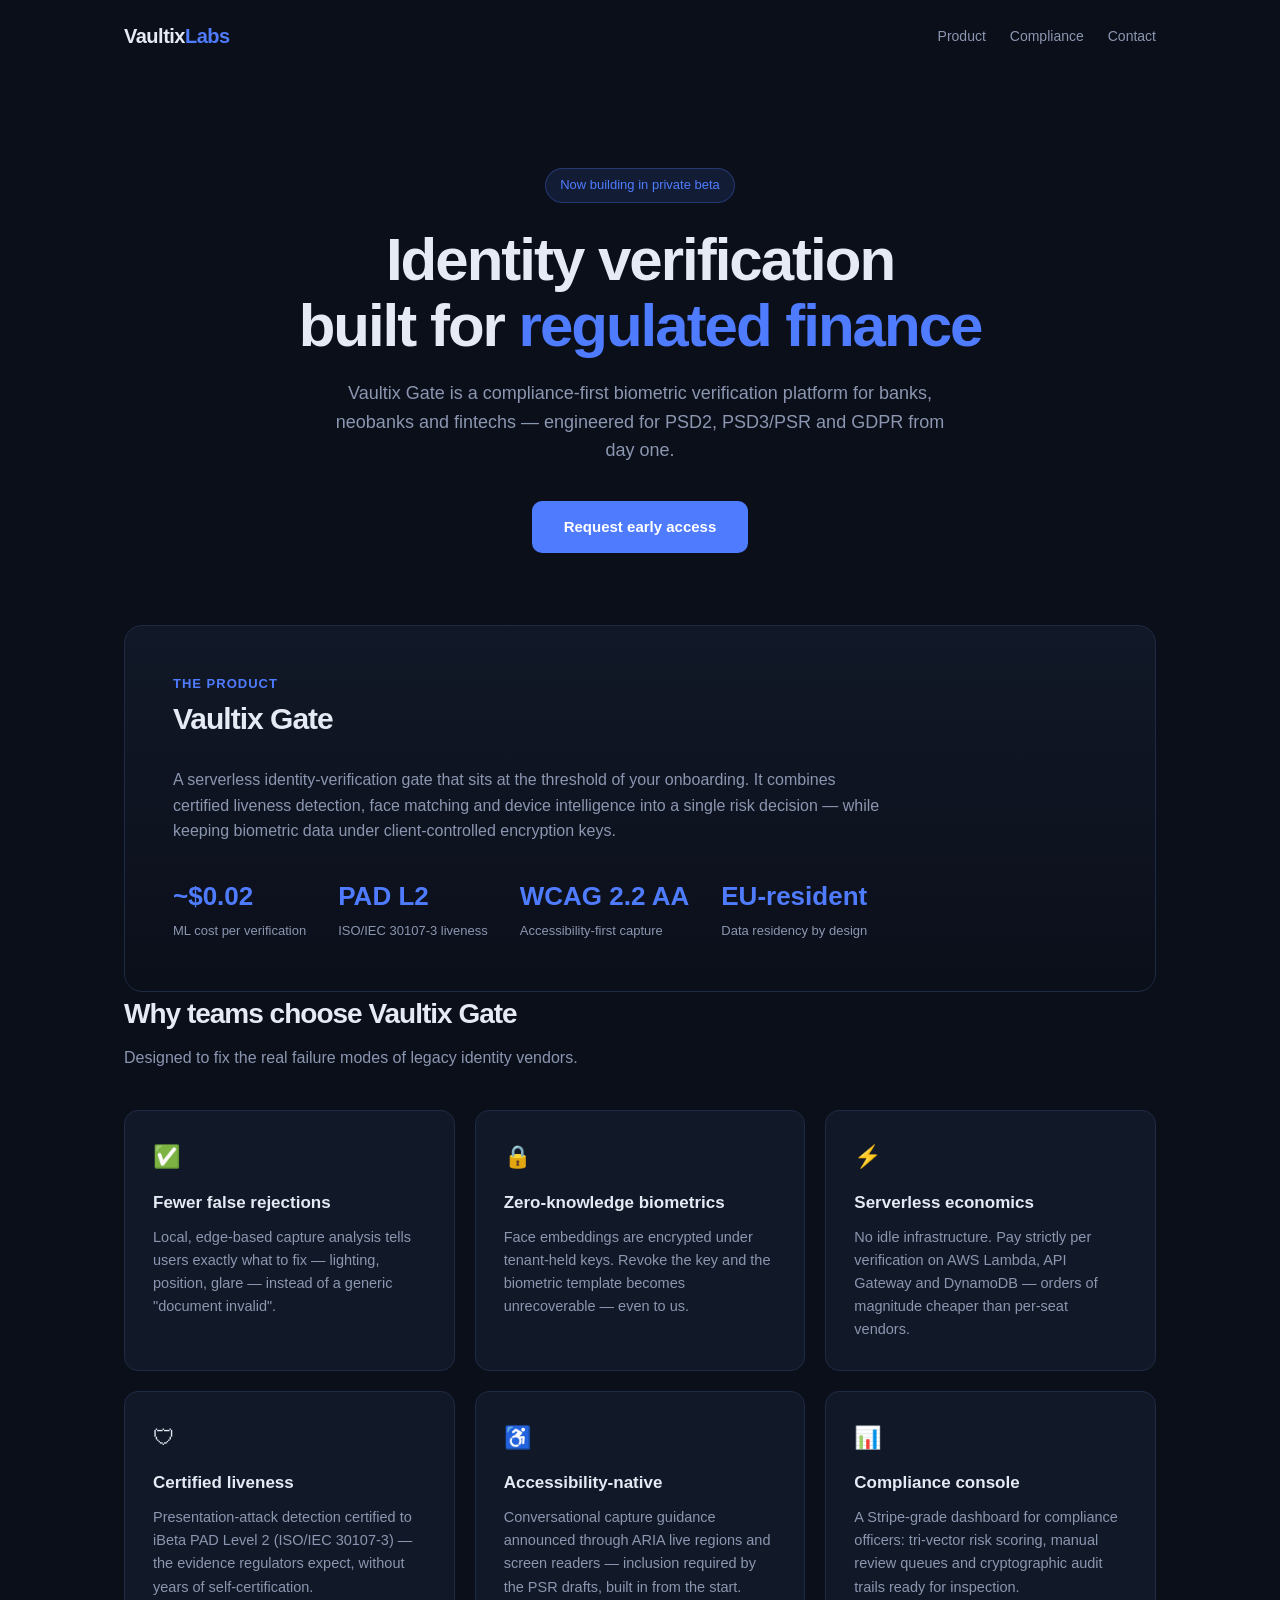
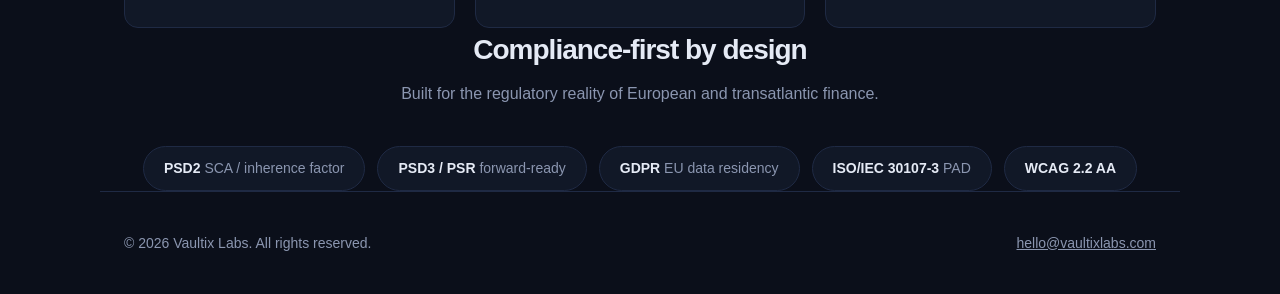
==== index.html @ 45f00c76 "Initial site: Vaultix Labs landing" ====
<!DOCTYPE html>
<html lang="en">
<head>
  <meta charset="UTF-8">
  <meta name="viewport" content="width=device-width, initial-scale=1.0">
  <title>Vaultix Labs — Identity Verification Infrastructure</title>
  <meta name="description" content="Vaultix Gate: compliance-first biometric identity verification for banks, neobanks and fintechs. PSD2/PSD3-ready, GDPR-native, serverless pay-per-use.">
  <link rel="icon" href="data:image/svg+xml,<svg xmlns='http://www.w3.org/2000/svg' viewBox='0 0 100 100'><rect width='100' height='100' rx='20' fill='%230B0F1A'/><path d='M25 25 L50 75 L75 25' stroke='%234F7CFF' stroke-width='10' fill='none' stroke-linecap='round' stroke-linejoin='round'/></svg>">
  <style>
    :root {
      --bg: #0B0F1A;
      --bg-card: #111827;
      --border: #1F2A44;
      --text: #E5EAF5;
      --text-dim: #8B96B0;
      --accent: #4F7CFF;
      --accent-soft: rgba(79, 124, 255, 0.12);
    }
    * { margin: 0; padding: 0; box-sizing: border-box; }
    body {
      font-family: -apple-system, BlinkMacSystemFont, 'Segoe UI', Roboto, Inter, sans-serif;
      background: var(--bg); color: var(--text); line-height: 1.6;
    }
    .container { max-width: 1080px; margin: 0 auto; padding: 0 24px; }

    nav {
      display: flex; justify-content: space-between; align-items: center;
      padding: 20px 24px; max-width: 1080px; margin: 0 auto;
    }
    .logo { font-size: 20px; font-weight: 700; letter-spacing: -0.5px; }
    .logo span { color: var(--accent); }
    .nav-links { display: flex; gap: 24px; }
    .nav-links a { color: var(--text-dim); text-decoration: none; font-size: 14px; }
    .nav-links a:hover { color: var(--text); }

    .hero { text-align: center; padding: 96px 24px 72px; }
    .hero .tag {
      display: inline-block; font-size: 13px; color: var(--accent);
      background: var(--accent-soft); border: 1px solid rgba(79,124,255,.3);
      padding: 6px 14px; border-radius: 999px; margin-bottom: 24px;
    }
    .hero h1 {
      font-size: clamp(36px, 6vw, 60px); font-weight: 800;
      letter-spacing: -2px; line-height: 1.1; margin-bottom: 20px;
    }
    .hero h1 em { font-style: normal; color: var(--accent); }
    .hero p { font-size: 18px; color: var(--text-dim); max-width: 640px; margin: 0 auto 36px; }
    .cta {
      display: inline-block; background: var(--accent); color: #fff;
      padding: 14px 32px; border-radius: 10px; text-decoration: none;
      font-weight: 600; font-size: 15px;
    }
    .cta:hover { filter: brightness(1.15); }

    section { padding: 64px 0; }
    .section-title { font-size: 28px; font-weight: 700; letter-spacing: -1px; margin-bottom: 8px; }
    .section-sub { color: var(--text-dim); margin-bottom: 40px; }

    .grid { display: grid; grid-template-columns: repeat(auto-fit, minmax(300px, 1fr)); gap: 20px; }
    .card {
      background: var(--bg-card); border: 1px solid var(--border);
      border-radius: 14px; padding: 28px;
    }
    .card h3 { font-size: 17px; margin-bottom: 10px; }
    .card p { color: var(--text-dim); font-size: 14.5px; }
    .card .icon { font-size: 22px; margin-bottom: 14px; }

    .badges { display: flex; flex-wrap: wrap; gap: 12px; justify-content: center; }
    .badge {
      border: 1px solid var(--border); border-radius: 999px;
      padding: 10px 20px; font-size: 14px; color: var(--text-dim);
      background: var(--bg-card);
    }
    .badge strong { color: var(--text); }

    .product {
      background: linear-gradient(180deg, var(--bg-card), transparent);
      border: 1px solid var(--border); border-radius: 18px; padding: 48px;
      display: grid; grid-template-columns: 1fr; gap: 24px;
    }
    .product .eyebrow { color: var(--accent); font-size: 13px; font-weight: 600; letter-spacing: 1px; text-transform: uppercase; }
    .product h2 { font-size: 30px; letter-spacing: -1px; }
    .product p { color: var(--text-dim); font-size: 16px; max-width: 720px; }
    .metrics { display: flex; flex-wrap: wrap; gap: 32px; margin-top: 8px; }
    .metric b { display: block; font-size: 26px; color: var(--accent); }
    .metric span { font-size: 13px; color: var(--text-dim); }

    footer {
      border-top: 1px solid var(--border); padding: 40px 24px;
      display: flex; justify-content: space-between; align-items: center;
      flex-wrap: wrap; gap: 16px; max-width: 1080px; margin: 0 auto;
      color: var(--text-dim); font-size: 14px;
    }
    footer a { color: var(--text-dim); }

    @media (max-width: 640px) {
      .nav-links { display: none; }
      .hero { padding: 64px 16px 48px; }
      .product { padding: 32px 24px; }
    }
  </style>
</head>
<body>
  <nav>
    <div class="logo">Vaultix<span>Labs</span></div>
    <div class="nav-links">
      <a href="#product">Product</a>
      <a href="#compliance">Compliance</a>
      <a href="mailto:hello@vaultixlabs.com">Contact</a>
    </div>
  </nav>

  <header class="hero">
    <div class="tag">Now building in private beta</div>
    <h1>Identity verification<br>built for <em>regulated finance</em></h1>
    <p>Vaultix Gate is a compliance-first biometric verification platform for banks, neobanks and fintechs — engineered for PSD2, PSD3/PSR and GDPR from day one.</p>
    <a class="cta" href="mailto:hello@vaultixlabs.com">Request early access</a>
  </header>

  <section id="product" class="container">
    <div class="product">
      <div>
        <div class="eyebrow">The product</div>
        <h2>Vaultix Gate</h2>
      </div>
      <p>A serverless identity-verification gate that sits at the threshold of your onboarding. It combines certified liveness detection, face matching and device intelligence into a single risk decision — while keeping biometric data under client-controlled encryption keys.</p>
      <div class="metrics">
        <div class="metric"><b>~$0.02</b><span>ML cost per verification</span></div>
        <div class="metric"><b>PAD L2</b><span>ISO/IEC 30107-3 liveness</span></div>
        <div class="metric"><b>WCAG 2.2 AA</b><span>Accessibility-first capture</span></div>
        <div class="metric"><b>EU-resident</b><span>Data residency by design</span></div>
      </div>
    </div>
  </section>

  <section class="container">
    <h2 class="section-title">Why teams choose Vaultix Gate</h2>
    <p class="section-sub">Designed to fix the real failure modes of legacy identity vendors.</p>
    <div class="grid">
      <div class="card">
        <div class="icon">&#9989;</div>
        <h3>Fewer false rejections</h3>
        <p>Local, edge-based capture analysis tells users exactly what to fix — lighting, position, glare — instead of a generic "document invalid".</p>
      </div>
      <div class="card">
        <div class="icon">&#128274;</div>
        <h3>Zero-knowledge biometrics</h3>
        <p>Face embeddings are encrypted under tenant-held keys. Revoke the key and the biometric template becomes unrecoverable — even to us.</p>
      </div>
      <div class="card">
        <div class="icon">&#9889;</div>
        <h3>Serverless economics</h3>
        <p>No idle infrastructure. Pay strictly per verification on AWS Lambda, API Gateway and DynamoDB — orders of magnitude cheaper than per-seat vendors.</p>
      </div>
      <div class="card">
        <div class="icon">&#128737;</div>
        <h3>Certified liveness</h3>
        <p>Presentation-attack detection certified to iBeta PAD Level 2 (ISO/IEC 30107-3) — the evidence regulators expect, without years of self-certification.</p>
      </div>
      <div class="card">
        <div class="icon">&#9855;</div>
        <h3>Accessibility-native</h3>
        <p>Conversational capture guidance announced through ARIA live regions and screen readers — inclusion required by the PSR drafts, built in from the start.</p>
      </div>
      <div class="card">
        <div class="icon">&#128202;</div>
        <h3>Compliance console</h3>
        <p>A Stripe-grade dashboard for compliance officers: tri-vector risk scoring, manual review queues and cryptographic audit trails ready for inspection.</p>
      </div>
    </div>
  </section>

  <section id="compliance" class="container">
    <h2 class="section-title" style="text-align:center">Compliance-first by design</h2>
    <p class="section-sub" style="text-align:center">Built for the regulatory reality of European and transatlantic finance.</p>
    <div class="badges">
      <div class="badge"><strong>PSD2</strong> SCA / inherence factor</div>
      <div class="badge"><strong>PSD3 / PSR</strong> forward-ready</div>
      <div class="badge"><strong>GDPR</strong> EU data residency</div>
      <div class="badge"><strong>ISO/IEC 30107-3</strong> PAD</div>
      <div class="badge"><strong>WCAG 2.2 AA</strong></div>
    </div>
  </section>

  <footer>
    <div>© 2026 Vaultix Labs. All rights reserved.</div>
    <div><a href="mailto:hello@vaultixlabs.com">hello@vaultixlabs.com</a></div>
  </footer>
</body>
</html>
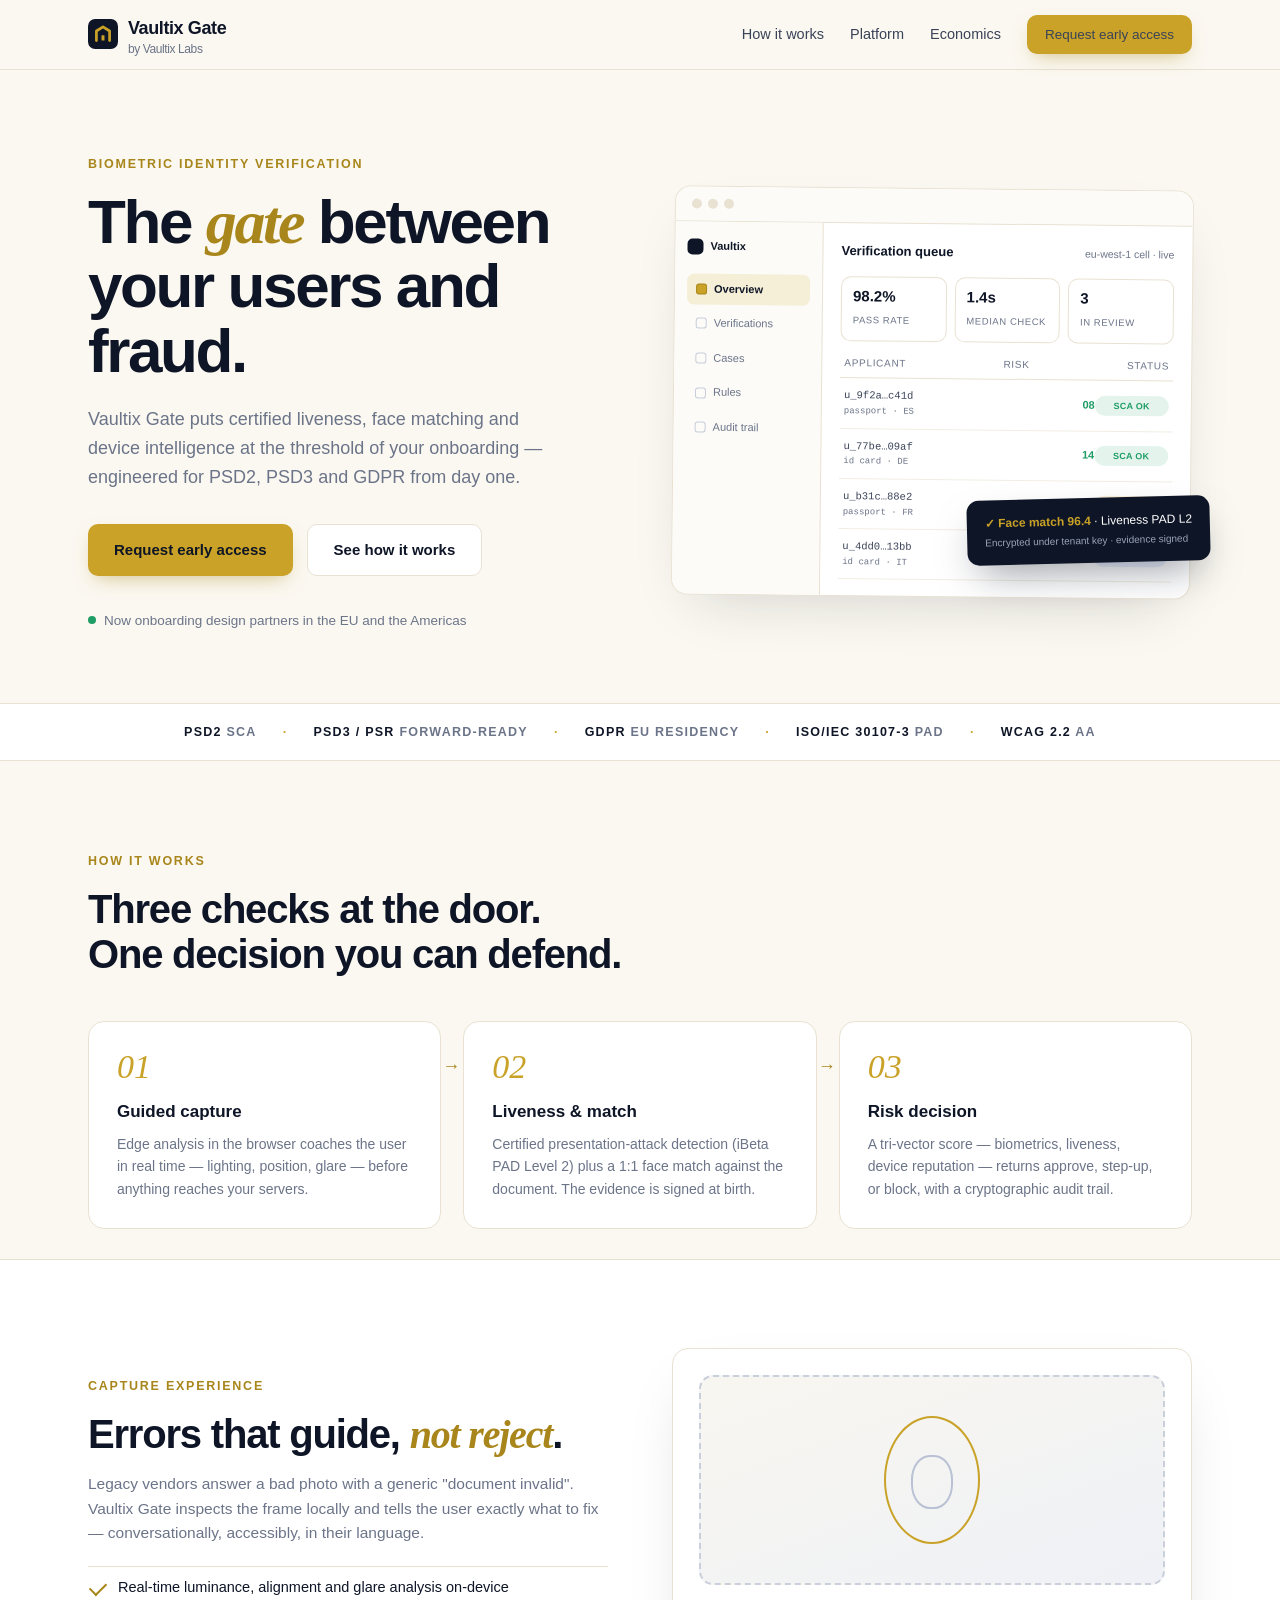
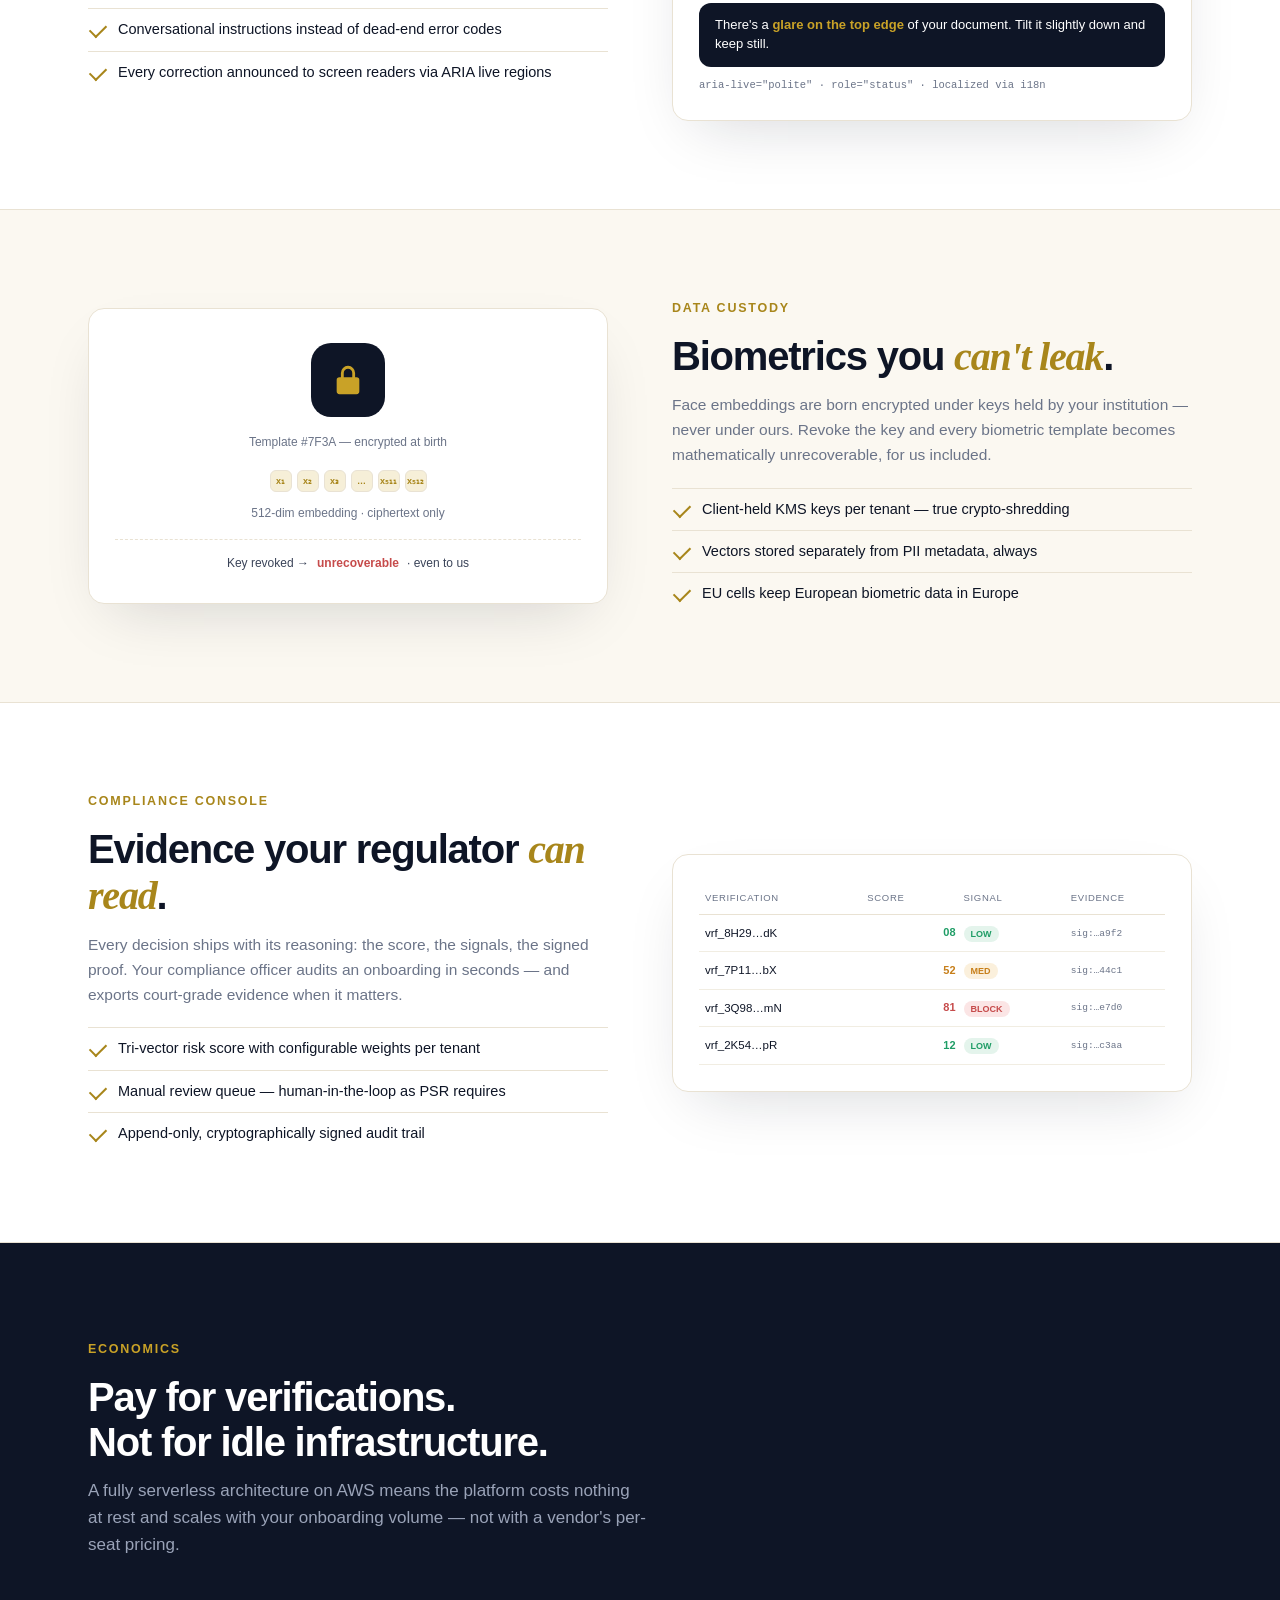
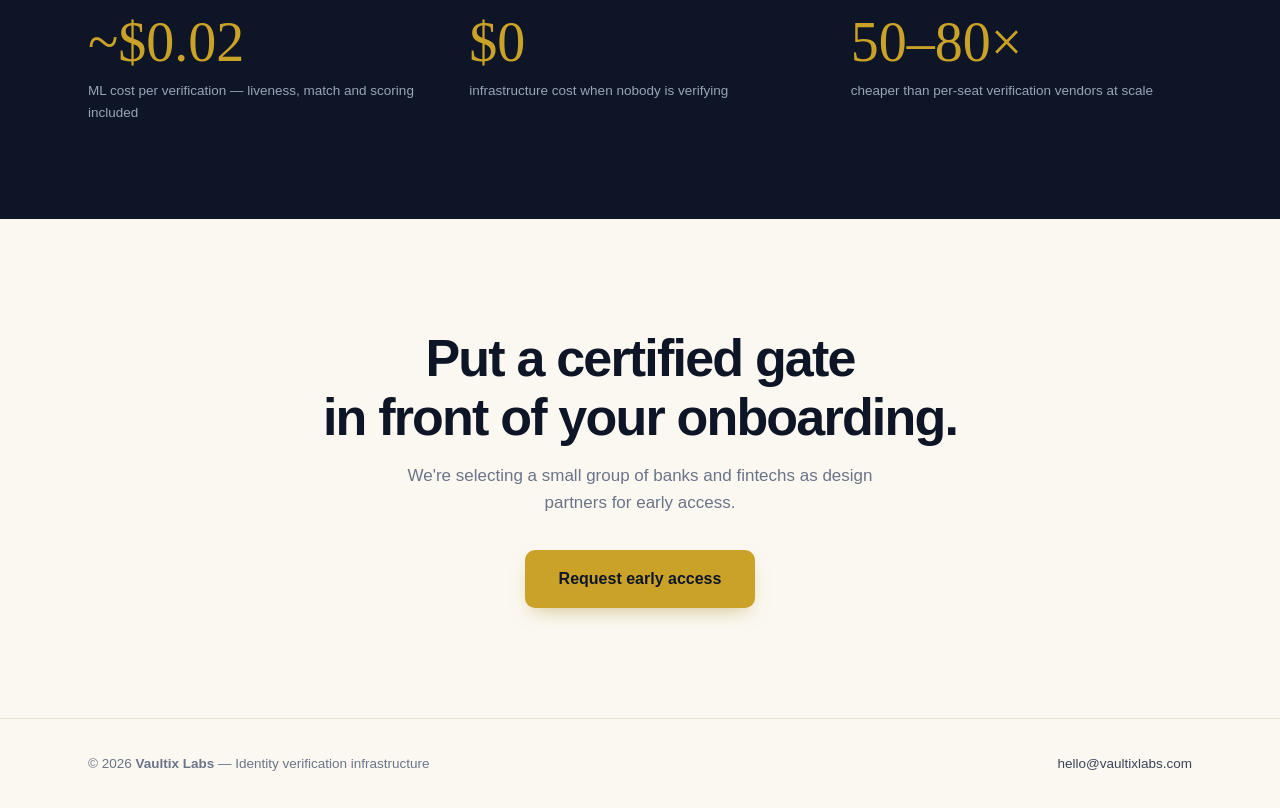
==== commit c3582dd2: "Redesign landing: editorial light theme, product mockup, zigzag features" ====
--- a/index.html
+++ b/index.html
@@ -3,188 +3,421 @@
 <head>
   <meta charset="UTF-8">
   <meta name="viewport" content="width=device-width, initial-scale=1.0">
-  <title>Vaultix Labs — Identity Verification Infrastructure</title>
-  <meta name="description" content="Vaultix Gate: compliance-first biometric identity verification for banks, neobanks and fintechs. PSD2/PSD3-ready, GDPR-native, serverless pay-per-use.">
-  <link rel="icon" href="data:image/svg+xml,<svg xmlns='http://www.w3.org/2000/svg' viewBox='0 0 100 100'><rect width='100' height='100' rx='20' fill='%230B0F1A'/><path d='M25 25 L50 75 L75 25' stroke='%234F7CFF' stroke-width='10' fill='none' stroke-linecap='round' stroke-linejoin='round'/></svg>">
+  <title>Vaultix Gate — Biometric identity verification for regulated finance</title>
+  <meta name="description" content="Vaultix Gate by Vaultix Labs: compliance-first biometric identity verification for banks, neobanks and fintechs. Certified liveness, client-held keys, pay-per-verification.">
+  <link rel="icon" href="data:image/svg+xml,<svg xmlns='http://www.w3.org/2000/svg' viewBox='0 0 100 100'><rect width='100' height='100' rx='22' fill='%230E1526'/><path d='M28 72 V40 L50 26 L72 40 V72' stroke='%23C9A227' stroke-width='8' fill='none' stroke-linecap='round' stroke-linejoin='round'/><rect x='45' y='54' width='10' height='18' rx='2' fill='%23C9A227'/></svg>">
   <style>
     :root {
-      --bg: #0B0F1A;
-      --bg-card: #111827;
-      --border: #1F2A44;
-      --text: #E5EAF5;
-      --text-dim: #8B96B0;
-      --accent: #4F7CFF;
-      --accent-soft: rgba(79, 124, 255, 0.12);
+      --cream: #FBF8F1;
+      --paper: #FFFFFF;
+      --ink: #0E1526;
+      --ink-soft: #3A4358;
+      --muted: #6B7488;
+      --gold: #C9A227;
+      --gold-deep: #A8861B;
+      --gold-tint: #F6EFD8;
+      --line: #E9E2D3;
+      --green: #1F9D66;
+      --amber: #C77F1A;
+      --red: #C64B4B;
+      --radius: 16px;
+      --shadow: 0 24px 60px -24px rgba(14,21,38,.18);
     }
     * { margin: 0; padding: 0; box-sizing: border-box; }
+    html { scroll-behavior: smooth; }
     body {
-      font-family: -apple-system, BlinkMacSystemFont, 'Segoe UI', Roboto, Inter, sans-serif;
-      background: var(--bg); color: var(--text); line-height: 1.6;
-    }
-    .container { max-width: 1080px; margin: 0 auto; padding: 0 24px; }
-
+      font-family: -apple-system, BlinkMacSystemFont, 'Segoe UI', Roboto, 'Helvetica Neue', Arial, sans-serif;
+      background: var(--cream); color: var(--ink); line-height: 1.6;
+      -webkit-font-smoothing: antialiased;
+    }
+    .serif { font-family: Georgia, 'Times New Roman', serif; font-style: italic; color: var(--gold-deep); }
+    .container { max-width: 1160px; margin: 0 auto; padding: 0 28px; }
+    .eyebrow {
+      font-size: 12.5px; font-weight: 700; letter-spacing: .14em;
+      text-transform: uppercase; color: var(--gold-deep); margin-bottom: 16px;
+    }
+    h2 { font-size: clamp(28px, 3.6vw, 40px); font-weight: 800; letter-spacing: -1.2px; line-height: 1.12; }
+    .lead { color: var(--muted); font-size: 17px; }
+    .btn {
+      display: inline-flex; align-items: center; gap: 8px;
+      font-weight: 650; font-size: 15px; padding: 13px 26px;
+      border-radius: 10px; text-decoration: none; transition: .18s;
+    }
+    .btn-gold { background: var(--gold); color: var(--ink); box-shadow: 0 8px 20px -8px rgba(168,134,27,.55); }
+    .btn-gold:hover { background: var(--gold-deep); color: #fff; transform: translateY(-1px); }
+    .btn-ghost { border: 1.5px solid var(--line); color: var(--ink); background: var(--paper); }
+    .btn-ghost:hover { border-color: var(--gold); }
+
+    /* ---------- NAV ---------- */
     nav {
-      display: flex; justify-content: space-between; align-items: center;
-      padding: 20px 24px; max-width: 1080px; margin: 0 auto;
-    }
-    .logo { font-size: 20px; font-weight: 700; letter-spacing: -0.5px; }
-    .logo span { color: var(--accent); }
-    .nav-links { display: flex; gap: 24px; }
-    .nav-links a { color: var(--text-dim); text-decoration: none; font-size: 14px; }
-    .nav-links a:hover { color: var(--text); }
-
-    .hero { text-align: center; padding: 96px 24px 72px; }
-    .hero .tag {
-      display: inline-block; font-size: 13px; color: var(--accent);
-      background: var(--accent-soft); border: 1px solid rgba(79,124,255,.3);
-      padding: 6px 14px; border-radius: 999px; margin-bottom: 24px;
-    }
-    .hero h1 {
-      font-size: clamp(36px, 6vw, 60px); font-weight: 800;
-      letter-spacing: -2px; line-height: 1.1; margin-bottom: 20px;
-    }
-    .hero h1 em { font-style: normal; color: var(--accent); }
-    .hero p { font-size: 18px; color: var(--text-dim); max-width: 640px; margin: 0 auto 36px; }
-    .cta {
-      display: inline-block; background: var(--accent); color: #fff;
-      padding: 14px 32px; border-radius: 10px; text-decoration: none;
-      font-weight: 600; font-size: 15px;
-    }
-    .cta:hover { filter: brightness(1.15); }
-
-    section { padding: 64px 0; }
-    .section-title { font-size: 28px; font-weight: 700; letter-spacing: -1px; margin-bottom: 8px; }
-    .section-sub { color: var(--text-dim); margin-bottom: 40px; }
-
-    .grid { display: grid; grid-template-columns: repeat(auto-fit, minmax(300px, 1fr)); gap: 20px; }
-    .card {
-      background: var(--bg-card); border: 1px solid var(--border);
-      border-radius: 14px; padding: 28px;
-    }
-    .card h3 { font-size: 17px; margin-bottom: 10px; }
-    .card p { color: var(--text-dim); font-size: 14.5px; }
-    .card .icon { font-size: 22px; margin-bottom: 14px; }
-
-    .badges { display: flex; flex-wrap: wrap; gap: 12px; justify-content: center; }
-    .badge {
-      border: 1px solid var(--border); border-radius: 999px;
-      padding: 10px 20px; font-size: 14px; color: var(--text-dim);
-      background: var(--bg-card);
-    }
-    .badge strong { color: var(--text); }
-
-    .product {
-      background: linear-gradient(180deg, var(--bg-card), transparent);
-      border: 1px solid var(--border); border-radius: 18px; padding: 48px;
-      display: grid; grid-template-columns: 1fr; gap: 24px;
-    }
-    .product .eyebrow { color: var(--accent); font-size: 13px; font-weight: 600; letter-spacing: 1px; text-transform: uppercase; }
-    .product h2 { font-size: 30px; letter-spacing: -1px; }
-    .product p { color: var(--text-dim); font-size: 16px; max-width: 720px; }
-    .metrics { display: flex; flex-wrap: wrap; gap: 32px; margin-top: 8px; }
-    .metric b { display: block; font-size: 26px; color: var(--accent); }
-    .metric span { font-size: 13px; color: var(--text-dim); }
-
-    footer {
-      border-top: 1px solid var(--border); padding: 40px 24px;
-      display: flex; justify-content: space-between; align-items: center;
-      flex-wrap: wrap; gap: 16px; max-width: 1080px; margin: 0 auto;
-      color: var(--text-dim); font-size: 14px;
-    }
-    footer a { color: var(--text-dim); }
-
-    @media (max-width: 640px) {
-      .nav-links { display: none; }
-      .hero { padding: 64px 16px 48px; }
-      .product { padding: 32px 24px; }
+      position: sticky; top: 0; z-index: 50;
+      background: rgba(251,248,241,.88); backdrop-filter: blur(10px);
+      border-bottom: 1px solid var(--line);
+    }
+    .nav-inner { max-width: 1160px; margin: 0 auto; padding: 14px 28px; display: flex; align-items: center; justify-content: space-between; }
+    .brand { display: flex; align-items: center; gap: 10px; font-weight: 800; font-size: 18px; letter-spacing: -.4px; text-decoration: none; color: var(--ink); }
+    .brand .mark { width: 30px; height: 30px; }
+    .brand small { font-weight: 500; color: var(--muted); font-size: 12px; display: block; line-height: 1; }
+    .nav-links { display: flex; align-items: center; gap: 26px; }
+    .nav-links a { color: var(--ink-soft); text-decoration: none; font-size: 14.5px; font-weight: 500; }
+    .nav-links a:hover { color: var(--ink); }
+    .nav-links .btn { padding: 9px 18px; font-size: 13.5px; }
+
+    /* ---------- HERO ---------- */
+    .hero { padding: 84px 0 72px; }
+    .hero-grid { display: grid; grid-template-columns: 1.02fr 1fr; gap: 56px; align-items: center; }
+    .hero h1 { font-size: clamp(40px, 5.2vw, 62px); font-weight: 800; letter-spacing: -2.4px; line-height: 1.04; margin-bottom: 22px; }
+    .hero .sub { font-size: 18px; color: var(--muted); max-width: 470px; margin-bottom: 32px; }
+    .hero .cta-row { display: flex; gap: 14px; flex-wrap: wrap; margin-bottom: 34px; }
+    .hero .proof { font-size: 13.5px; color: var(--muted); display: flex; align-items: center; gap: 8px; }
+    .proof .dot { width: 8px; height: 8px; border-radius: 50%; background: var(--green); }
+
+    /* ---------- PRODUCT MOCKUP ---------- */
+    .mockup-wrap { position: relative; }
+    .mockup {
+      background: var(--paper); border: 1px solid var(--line);
+      border-radius: var(--radius); box-shadow: var(--shadow); overflow: hidden;
+      transform: rotate(.6deg);
+    }
+    .mock-chrome { display: flex; gap: 6px; padding: 12px 16px; border-bottom: 1px solid var(--line); background: #FCFBF8; }
+    .mock-chrome i { width: 10px; height: 10px; border-radius: 50%; background: var(--line); }
+    .mock-body { display: grid; grid-template-columns: 148px 1fr; min-height: 360px; }
+    .mock-side { border-right: 1px solid var(--line); padding: 16px 12px; background: #FCFBF8; }
+    .mock-side .logo-row { display: flex; align-items: center; gap: 7px; margin-bottom: 18px; }
+    .mock-side .logo-row i { width: 16px; height: 16px; border-radius: 5px; background: var(--ink); }
+    .mock-side .logo-row b { font-size: 11px; }
+    .nav-item { font-size: 11px; color: var(--muted); padding: 7px 9px; border-radius: 7px; margin-bottom: 3px; display: flex; align-items: center; gap: 7px; }
+    .nav-item i { width: 11px; height: 11px; border-radius: 3px; border: 1.5px solid #C7CDD9; }
+    .nav-item.on { background: var(--gold-tint); color: var(--ink); font-weight: 600; }
+    .nav-item.on i { border-color: var(--gold-deep); background: var(--gold); }
+    .mock-main { padding: 18px 18px 16px; }
+    .mock-title { display: flex; justify-content: space-between; align-items: center; margin-bottom: 14px; }
+    .mock-title b { font-size: 13px; }
+    .mock-title span { font-size: 10.5px; color: var(--muted); }
+    .kpis { display: flex; gap: 8px; margin-bottom: 14px; }
+    .kpi { flex: 1; border: 1px solid var(--line); border-radius: 10px; padding: 10px 11px; }
+    .kpi b { font-size: 15px; display: block; line-height: 1.2; }
+    .kpi span { font-size: 9.5px; color: var(--muted); text-transform: uppercase; letter-spacing: .06em; }
+    .queue-head { display: flex; justify-content: space-between; font-size: 10px; color: var(--muted); text-transform: uppercase; letter-spacing: .07em; padding: 0 4px 6px; border-bottom: 1px solid var(--line); }
+    .qrow { display: grid; grid-template-columns: 1fr 44px 74px; align-items: center; padding: 9px 4px; border-bottom: 1px solid #F1EDE2; font-size: 11px; }
+    .qrow .hash { font-family: 'SF Mono', Consolas, monospace; font-size: 10.5px; color: var(--ink-soft); }
+    .qrow .hash small { display: block; font-size: 9px; color: var(--muted); font-family: inherit; }
+    .pill { font-size: 9px; font-weight: 700; padding: 3px 8px; border-radius: 999px; text-align: center; letter-spacing: .03em; }
+    .pill.low { background: #E4F4EC; color: var(--green); }
+    .pill.med { background: #FBF0DC; color: var(--amber); }
+    .pill.rev { background: #EAEFFD; color: #4F6FD8; }
+    .score { font-weight: 700; font-size: 11px; text-align: right; }
+    .score.low { color: var(--green); } .score.med { color: var(--amber); }
+    .float-card {
+      position: absolute; right: -18px; bottom: 34px;
+      background: var(--ink); color: #fff; border-radius: 12px;
+      padding: 14px 18px; box-shadow: 0 18px 40px -14px rgba(14,21,38,.5);
+      font-size: 12px; transform: rotate(-1.4deg);
+    }
+    .float-card .chk { color: var(--gold); font-weight: 700; }
+    .float-card small { display: block; color: #9AA3B8; font-size: 10px; margin-top: 2px; }
+
+    /* ---------- TRUST STRIP ---------- */
+    .trust { border-top: 1px solid var(--line); border-bottom: 1px solid var(--line); background: var(--paper); }
+    .trust-inner { display: flex; justify-content: center; flex-wrap: wrap; gap: 10px 26px; padding: 18px 28px; font-size: 12.5px; letter-spacing: .1em; text-transform: uppercase; font-weight: 600; color: var(--muted); }
+    .trust-inner b { color: var(--ink); font-weight: 700; }
+    .trust-inner .sep { color: var(--gold); }
+
+    /* ---------- HOW IT WORKS ---------- */
+    .how { padding: 90px 0 30px; }
+    .steps { display: grid; grid-template-columns: repeat(3, 1fr); gap: 22px; margin-top: 44px; }
+    .step { background: var(--paper); border: 1px solid var(--line); border-radius: var(--radius); padding: 28px; position: relative; }
+    .step .num { font-family: Georgia, serif; font-style: italic; font-size: 34px; color: var(--gold); line-height: 1; margin-bottom: 14px; }
+    .step h3 { font-size: 17px; margin-bottom: 8px; }
+    .step p { font-size: 14px; color: var(--muted); }
+    .step::after {
+      content: '→'; position: absolute; top: 30px; right: -20px; font-size: 18px;
+      color: var(--gold-deep); font-weight: 700;
+    }
+    .step:last-child::after { display: none; }
+
+    /* ---------- ZIGZAG FEATURES ---------- */
+    .feature { padding: 88px 0; }
+    .feature:nth-of-type(even) { background: var(--paper); border-top: 1px solid var(--line); border-bottom: 1px solid var(--line); }
+    .feat-grid { display: grid; grid-template-columns: 1fr 1fr; gap: 64px; align-items: center; }
+    .feat-grid.flip .feat-copy { order: 2; }
+    .feat-copy h2 { margin-bottom: 14px; }
+    .feat-copy p { color: var(--muted); font-size: 15.5px; margin-bottom: 20px; }
+    .feat-copy ul { list-style: none; }
+    .feat-copy li { font-size: 14.5px; padding: 9px 0 9px 30px; position: relative; border-top: 1px solid var(--line); }
+    .feat-copy li::before {
+      content: ''; position: absolute; left: 2px; top: 15px;
+      width: 14px; height: 8px; border-left: 2.5px solid var(--gold-deep);
+      border-bottom: 2.5px solid var(--gold-deep); transform: rotate(-45deg);
+    }
+
+    /* mini visuals inside features */
+    .vis {
+      background: var(--paper); border: 1px solid var(--line); border-radius: var(--radius);
+      box-shadow: var(--shadow); padding: 26px; position: relative; overflow: hidden;
+    }
+    .capture-frame { border: 2px dashed #C9CFDB; border-radius: 14px; height: 210px; display: flex; align-items: center; justify-content: center; position: relative; background: linear-gradient(160deg,#F8F6F0,#EFF1F6); }
+    .face-oval { width: 96px; height: 128px; border: 2.5px solid var(--gold); border-radius: 50%; position: relative; }
+    .face-oval::after { content: ''; position: absolute; left: 50%; top: 30%; width: 38px; height: 50px; border: 2px solid #B9C2D4; border-radius: 45%; transform: translateX(-50%); }
+    .guide-bubble {
+      margin-top: 18px; background: var(--ink); color: #fff; border-radius: 12px;
+      padding: 13px 16px; font-size: 13px; line-height: 1.45;
+    }
+    .guide-bubble b { color: var(--gold); }
+    .aria-tag { margin-top: 10px; font-size: 10.5px; color: var(--muted); font-family: Consolas, monospace; }
+
+    .vault-card { text-align: center; padding: 8px 0 4px; }
+    .keyring { width: 74px; height: 74px; margin: 0 auto 16px; border-radius: 20px; background: var(--ink); display: flex; align-items: center; justify-content: center; }
+    .vector-row { display: flex; justify-content: center; gap: 5px; margin: 18px 0 12px; }
+    .vector-row i { width: 22px; height: 22px; border-radius: 6px; background: var(--gold-tint); border: 1px solid var(--line); font-size: 9px; font-style: normal; display: flex; align-items: center; justify-content: center; color: var(--gold-deep); font-weight: 700; }
+    .vault-card .cap { font-size: 12px; color: var(--muted); }
+    .shred { margin-top: 16px; border-top: 1px dashed var(--line); padding-top: 14px; font-size: 12px; color: var(--ink-soft); display: flex; justify-content: center; gap: 8px; align-items: center; }
+    .shred b { color: var(--red); }
+
+    .mini-table { font-size: 11.5px; width: 100%; }
+    .mini-table .mrow { display: grid; grid-template-columns: 1.4fr .8fr .9fr .8fr; gap: 8px; padding: 9px 6px; border-bottom: 1px solid #F1EDE2; align-items: center; }
+    .mini-table .mrow.head { font-size: 9.5px; text-transform: uppercase; letter-spacing: .07em; color: var(--muted); border-bottom: 1px solid var(--line); }
+    .badge-risk { font-size: 9px; font-weight: 700; padding: 3px 7px; border-radius: 999px; text-align: center; }
+    .badge-risk.low { background: #E4F4EC; color: var(--green); }
+    .badge-risk.med { background: #FBF0DC; color: var(--amber); }
+    .badge-risk.high { background: #FBE5E5; color: var(--red); }
+    .evid { font-family: Consolas, monospace; font-size: 9.5px; color: var(--muted); }
+
+    /* ---------- ECONOMICS ---------- */
+    .econ { padding: 96px 0; background: var(--ink); color: #fff; }
+    .econ .eyebrow { color: var(--gold); }
+    .econ h2 { color: #fff; max-width: 640px; }
+    .econ .lead { color: #9AA3B8; max-width: 560px; margin-top: 12px; }
+    .econ-grid { display: grid; grid-template-columns: repeat(3,1fr); gap: 40px; margin-top: 56px; }
+    .econ .big { font-family: Georgia, serif; font-size: clamp(42px,4.6vw,56px); color: var(--gold); line-height: 1; }
+    .econ .lbl { font-size: 13.5px; color: #9AA3B8; margin-top: 10px; }
+
+    /* ---------- CTA ---------- */
+    .cta-band { padding: 110px 0; text-align: center; }
+    .cta-band h2 { font-size: clamp(32px,4.4vw,52px); letter-spacing: -1.8px; margin-bottom: 16px; }
+    .cta-band .lead { max-width: 520px; margin: 0 auto 34px; }
+
+    footer { border-top: 1px solid var(--line); padding: 34px 0; }
+    .foot-inner { display: flex; justify-content: space-between; align-items: center; flex-wrap: wrap; gap: 14px; font-size: 13.5px; color: var(--muted); }
+    .foot-inner a { color: var(--ink-soft); text-decoration: none; }
+    .foot-inner a:hover { color: var(--gold-deep); }
+
+    @media (max-width: 920px) {
+      .hero-grid, .feat-grid { grid-template-columns: 1fr; gap: 40px; }
+      .feat-grid.flip .feat-copy { order: 0; }
+      .steps { grid-template-columns: 1fr; }
+      .step::after { display: none; }
+      .econ-grid { grid-template-columns: 1fr; gap: 32px; }
+      .float-card { right: 8px; }
+      .nav-links a:not(.btn) { display: none; }
     }
   </style>
 </head>
 <body>
-  <nav>
-    <div class="logo">Vaultix<span>Labs</span></div>
+
+<nav>
+  <div class="nav-inner">
+    <a class="brand" href="#">
+      <svg class="mark" viewBox="0 0 100 100" fill="none"><rect width="100" height="100" rx="24" fill="#0E1526"/><path d="M28 72 V40 L50 26 L72 40 V72" stroke="#C9A227" stroke-width="9" stroke-linecap="round" stroke-linejoin="round"/><rect x="45" y="54" width="10" height="18" rx="2" fill="#C9A227"/></svg>
+      <span>Vaultix Gate<small>by Vaultix Labs</small></span>
+    </a>
     <div class="nav-links">
-      <a href="#product">Product</a>
-      <a href="#compliance">Compliance</a>
-      <a href="mailto:hello@vaultixlabs.com">Contact</a>
-    </div>
-  </nav>
-
-  <header class="hero">
-    <div class="tag">Now building in private beta</div>
-    <h1>Identity verification<br>built for <em>regulated finance</em></h1>
-    <p>Vaultix Gate is a compliance-first biometric verification platform for banks, neobanks and fintechs — engineered for PSD2, PSD3/PSR and GDPR from day one.</p>
-    <a class="cta" href="mailto:hello@vaultixlabs.com">Request early access</a>
-  </header>
-
-  <section id="product" class="container">
-    <div class="product">
-      <div>
-        <div class="eyebrow">The product</div>
-        <h2>Vaultix Gate</h2>
-      </div>
-      <p>A serverless identity-verification gate that sits at the threshold of your onboarding. It combines certified liveness detection, face matching and device intelligence into a single risk decision — while keeping biometric data under client-controlled encryption keys.</p>
-      <div class="metrics">
-        <div class="metric"><b>~$0.02</b><span>ML cost per verification</span></div>
-        <div class="metric"><b>PAD L2</b><span>ISO/IEC 30107-3 liveness</span></div>
-        <div class="metric"><b>WCAG 2.2 AA</b><span>Accessibility-first capture</span></div>
-        <div class="metric"><b>EU-resident</b><span>Data residency by design</span></div>
-      </div>
-    </div>
-  </section>
-
-  <section class="container">
-    <h2 class="section-title">Why teams choose Vaultix Gate</h2>
-    <p class="section-sub">Designed to fix the real failure modes of legacy identity vendors.</p>
-    <div class="grid">
-      <div class="card">
-        <div class="icon">&#9989;</div>
-        <h3>Fewer false rejections</h3>
-        <p>Local, edge-based capture analysis tells users exactly what to fix — lighting, position, glare — instead of a generic "document invalid".</p>
-      </div>
-      <div class="card">
-        <div class="icon">&#128274;</div>
-        <h3>Zero-knowledge biometrics</h3>
-        <p>Face embeddings are encrypted under tenant-held keys. Revoke the key and the biometric template becomes unrecoverable — even to us.</p>
-      </div>
-      <div class="card">
-        <div class="icon">&#9889;</div>
-        <h3>Serverless economics</h3>
-        <p>No idle infrastructure. Pay strictly per verification on AWS Lambda, API Gateway and DynamoDB — orders of magnitude cheaper than per-seat vendors.</p>
-      </div>
-      <div class="card">
-        <div class="icon">&#128737;</div>
-        <h3>Certified liveness</h3>
-        <p>Presentation-attack detection certified to iBeta PAD Level 2 (ISO/IEC 30107-3) — the evidence regulators expect, without years of self-certification.</p>
-      </div>
-      <div class="card">
-        <div class="icon">&#9855;</div>
-        <h3>Accessibility-native</h3>
-        <p>Conversational capture guidance announced through ARIA live regions and screen readers — inclusion required by the PSR drafts, built in from the start.</p>
-      </div>
-      <div class="card">
-        <div class="icon">&#128202;</div>
-        <h3>Compliance console</h3>
-        <p>A Stripe-grade dashboard for compliance officers: tri-vector risk scoring, manual review queues and cryptographic audit trails ready for inspection.</p>
-      </div>
-    </div>
-  </section>
-
-  <section id="compliance" class="container">
-    <h2 class="section-title" style="text-align:center">Compliance-first by design</h2>
-    <p class="section-sub" style="text-align:center">Built for the regulatory reality of European and transatlantic finance.</p>
-    <div class="badges">
-      <div class="badge"><strong>PSD2</strong> SCA / inherence factor</div>
-      <div class="badge"><strong>PSD3 / PSR</strong> forward-ready</div>
-      <div class="badge"><strong>GDPR</strong> EU data residency</div>
-      <div class="badge"><strong>ISO/IEC 30107-3</strong> PAD</div>
-      <div class="badge"><strong>WCAG 2.2 AA</strong></div>
-    </div>
-  </section>
-
-  <footer>
-    <div>© 2026 Vaultix Labs. All rights reserved.</div>
-    <div><a href="mailto:hello@vaultixlabs.com">hello@vaultixlabs.com</a></div>
-  </footer>
+      <a href="#how">How it works</a>
+      <a href="#features">Platform</a>
+      <a href="#economics">Economics</a>
+      <a class="btn btn-gold" href="mailto:hello@vaultixlabs.com">Request early access</a>
+    </div>
+  </div>
+</nav>
+
+<!-- ============ HERO ============ -->
+<header class="hero">
+  <div class="container hero-grid">
+    <div>
+      <div class="eyebrow">Biometric identity verification</div>
+      <h1>The <span class="serif">gate</span> between your users and fraud.</h1>
+      <p class="sub">Vaultix Gate puts certified liveness, face matching and device intelligence at the threshold of your onboarding — engineered for PSD2, PSD3 and GDPR from day one.</p>
+      <div class="cta-row">
+        <a class="btn btn-gold" href="mailto:hello@vaultixlabs.com">Request early access</a>
+        <a class="btn btn-ghost" href="#how">See how it works</a>
+      </div>
+      <div class="proof"><span class="dot"></span> Now onboarding design partners in the EU and the Americas</div>
+    </div>
+
+    <!-- product mockup -->
+    <div class="mockup-wrap">
+      <div class="mockup">
+        <div class="mock-chrome"><i></i><i></i><i></i></div>
+        <div class="mock-body">
+          <div class="mock-side">
+            <div class="logo-row"><i></i><b>Vaultix</b></div>
+            <div class="nav-item on"><i></i>Overview</div>
+            <div class="nav-item"><i></i>Verifications</div>
+            <div class="nav-item"><i></i>Cases</div>
+            <div class="nav-item"><i></i>Rules</div>
+            <div class="nav-item"><i></i>Audit trail</div>
+          </div>
+          <div class="mock-main">
+            <div class="mock-title"><b>Verification queue</b><span>eu-west-1 cell · live</span></div>
+            <div class="kpis">
+              <div class="kpi"><b>98.2%</b><span>pass rate</span></div>
+              <div class="kpi"><b>1.4s</b><span>median check</span></div>
+              <div class="kpi"><b>3</b><span>in review</span></div>
+            </div>
+            <div class="queue-head"><span>Applicant</span><span style="text-align:right">Risk</span><span style="text-align:right">Status</span></div>
+            <div class="qrow"><div class="hash">u_9f2a…c41d<small>passport · ES</small></div><div class="score low">08</div><div class="pill low">SCA OK</div></div>
+            <div class="qrow"><div class="hash">u_77be…09af<small>id card · DE</small></div><div class="score low">14</div><div class="pill low">SCA OK</div></div>
+            <div class="qrow"><div class="hash">u_b31c…88e2<small>passport · FR</small></div><div class="score med">47</div><div class="pill med">STEP-UP</div></div>
+            <div class="qrow"><div class="hash">u_4dd0…13bb<small>id card · IT</small></div><div class="score low">11</div><div class="pill rev">REVIEW</div></div>
+          </div>
+        </div>
+      </div>
+      <div class="float-card">
+        <span class="chk">✓ Face match 96.4</span> · Liveness PAD&nbsp;L2
+        <small>Encrypted under tenant key · evidence signed</small>
+      </div>
+    </div>
+  </div>
+</header>
+
+<!-- ============ TRUST STRIP ============ -->
+<div class="trust">
+  <div class="trust-inner">
+    <span><b>PSD2</b> SCA</span><span class="sep">·</span>
+    <span><b>PSD3 / PSR</b> forward-ready</span><span class="sep">·</span>
+    <span><b>GDPR</b> EU residency</span><span class="sep">·</span>
+    <span><b>ISO/IEC 30107-3</b> PAD</span><span class="sep">·</span>
+    <span><b>WCAG 2.2</b> AA</span>
+  </div>
+</div>
+
+<!-- ============ HOW IT WORKS ============ -->
+<section id="how" class="how">
+  <div class="container">
+    <div class="eyebrow">How it works</div>
+    <h2>Three checks at the door.<br>One decision you can defend.</h2>
+    <div class="steps">
+      <div class="step">
+        <div class="num">01</div>
+        <h3>Guided capture</h3>
+        <p>Edge analysis in the browser coaches the user in real time — lighting, position, glare — before anything reaches your servers.</p>
+      </div>
+      <div class="step">
+        <div class="num">02</div>
+        <h3>Liveness &amp; match</h3>
+        <p>Certified presentation-attack detection (iBeta PAD Level 2) plus a 1:1 face match against the document. The evidence is signed at birth.</p>
+      </div>
+      <div class="step">
+        <div class="num">03</div>
+        <h3>Risk decision</h3>
+        <p>A tri-vector score — biometrics, liveness, device reputation — returns approve, step-up, or block, with a cryptographic audit trail.</p>
+      </div>
+    </div>
+  </div>
+</section>
+
+<!-- ============ FEATURE 1: capture UX ============ -->
+<section id="features" class="feature">
+  <div class="container feat-grid">
+    <div class="feat-copy">
+      <div class="eyebrow">Capture experience</div>
+      <h2>Errors that guide, <span class="serif">not reject</span>.</h2>
+      <p>Legacy vendors answer a bad photo with a generic "document invalid". Vaultix Gate inspects the frame locally and tells the user exactly what to fix — conversationally, accessibly, in their language.</p>
+      <ul>
+        <li>Real-time luminance, alignment and glare analysis on-device</li>
+        <li>Conversational instructions instead of dead-end error codes</li>
+        <li>Every correction announced to screen readers via ARIA live regions</li>
+      </ul>
+    </div>
+    <div class="vis">
+      <div class="capture-frame"><div class="face-oval"></div></div>
+      <div class="guide-bubble">There's a <b>glare on the top edge</b> of your document. Tilt it slightly down and keep still.</div>
+      <div class="aria-tag">aria-live="polite" · role="status" · localized via i18n</div>
+    </div>
+  </div>
+</section>
+
+<!-- ============ FEATURE 2: zero-knowledge ============ -->
+<section class="feature">
+  <div class="container feat-grid flip">
+    <div class="feat-copy">
+      <div class="eyebrow">Data custody</div>
+      <h2>Biometrics you <span class="serif">can't leak</span>.</h2>
+      <p>Face embeddings are born encrypted under keys held by your institution — never under ours. Revoke the key and every biometric template becomes mathematically unrecoverable, for us included.</p>
+      <ul>
+        <li>Client-held KMS keys per tenant — true crypto-shredding</li>
+        <li>Vectors stored separately from PII metadata, always</li>
+        <li>EU cells keep European biometric data in Europe</li>
+      </ul>
+    </div>
+    <div class="vis">
+      <div class="vault-card">
+        <div class="keyring">
+          <svg width="34" height="34" viewBox="0 0 24 24" fill="none"><path d="M12 2a5 5 0 0 0-5 5v3H6a2 2 0 0 0-2 2v8a2 2 0 0 0 2 2h12a2 2 0 0 0 2-2v-8a2 2 0 0 0-2-2h-1V7a5 5 0 0 0-5-5zm-3 8V7a3 3 0 1 1 6 0v3H9z" fill="#C9A227"/></svg>
+        </div>
+        <div class="cap">Template #7F3A — encrypted at birth</div>
+        <div class="vector-row"><i>x₁</i><i>x₂</i><i>x₃</i><i>…</i><i>x₅₁₁</i><i>x₅₁₂</i></div>
+        <div class="cap">512-dim embedding · ciphertext only</div>
+        <div class="shred">Key revoked → <b>unrecoverable</b> · even to us</div>
+      </div>
+    </div>
+  </div>
+</section>
+
+<!-- ============ FEATURE 3: compliance console ============ -->
+<section class="feature">
+  <div class="container feat-grid">
+    <div class="feat-copy">
+      <div class="eyebrow">Compliance console</div>
+      <h2>Evidence your regulator <span class="serif">can read</span>.</h2>
+      <p>Every decision ships with its reasoning: the score, the signals, the signed proof. Your compliance officer audits an onboarding in seconds — and exports court-grade evidence when it matters.</p>
+      <ul>
+        <li>Tri-vector risk score with configurable weights per tenant</li>
+        <li>Manual review queue — human-in-the-loop as PSR requires</li>
+        <li>Append-only, cryptographically signed audit trail</li>
+      </ul>
+    </div>
+    <div class="vis">
+      <div class="mini-table">
+        <div class="mrow head"><span>Verification</span><span>Score</span><span>Signal</span><span>Evidence</span></div>
+        <div class="mrow"><span>vrf_8H29…dK</span><span class="score low">08</span><span><span class="badge-risk low">LOW</span></span><span class="evid">sig:…a9f2</span></div>
+        <div class="mrow"><span>vrf_7P11…bX</span><span class="score med">52</span><span><span class="badge-risk med">MED</span></span><span class="evid">sig:…44c1</span></div>
+        <div class="mrow"><span>vrf_3Q98…mN</span><span class="score" style="color:var(--red)">81</span><span><span class="badge-risk high">BLOCK</span></span><span class="evid">sig:…e7d0</span></div>
+        <div class="mrow"><span>vrf_2K54…pR</span><span class="score low">12</span><span><span class="badge-risk low">LOW</span></span><span class="evid">sig:…c3aa</span></div>
+      </div>
+    </div>
+  </div>
+</section>
+
+<!-- ============ ECONOMICS ============ -->
+<section id="economics" class="econ">
+  <div class="container">
+    <div class="eyebrow">Economics</div>
+    <h2>Pay for verifications.<br>Not for idle infrastructure.</h2>
+    <p class="lead">A fully serverless architecture on AWS means the platform costs nothing at rest and scales with your onboarding volume — not with a vendor's per-seat pricing.</p>
+    <div class="econ-grid">
+      <div><div class="big">~$0.02</div><div class="lbl">ML cost per verification — liveness, match and scoring included</div></div>
+      <div><div class="big">$0</div><div class="lbl">infrastructure cost when nobody is verifying</div></div>
+      <div><div class="big">50–80×</div><div class="lbl">cheaper than per-seat verification vendors at scale</div></div>
+    </div>
+  </div>
+</section>
+
+<!-- ============ CTA ============ -->
+<section class="cta-band">
+  <div class="container">
+    <h2>Put a certified gate<br>in front of your onboarding.</h2>
+    <p class="lead">We're selecting a small group of banks and fintechs as design partners for early access.</p>
+    <a class="btn btn-gold" href="mailto:hello@vaultixlabs.com" style="font-size:16px;padding:16px 34px;">Request early access</a>
+  </div>
+</section>
+
+<footer>
+  <div class="container foot-inner">
+    <span>© 2026 <b>Vaultix Labs</b> — Identity verification infrastructure</span>
+    <span><a href="mailto:hello@vaultixlabs.com">hello@vaultixlabs.com</a></span>
+  </div>
+</footer>
+
 </body>
 </html>
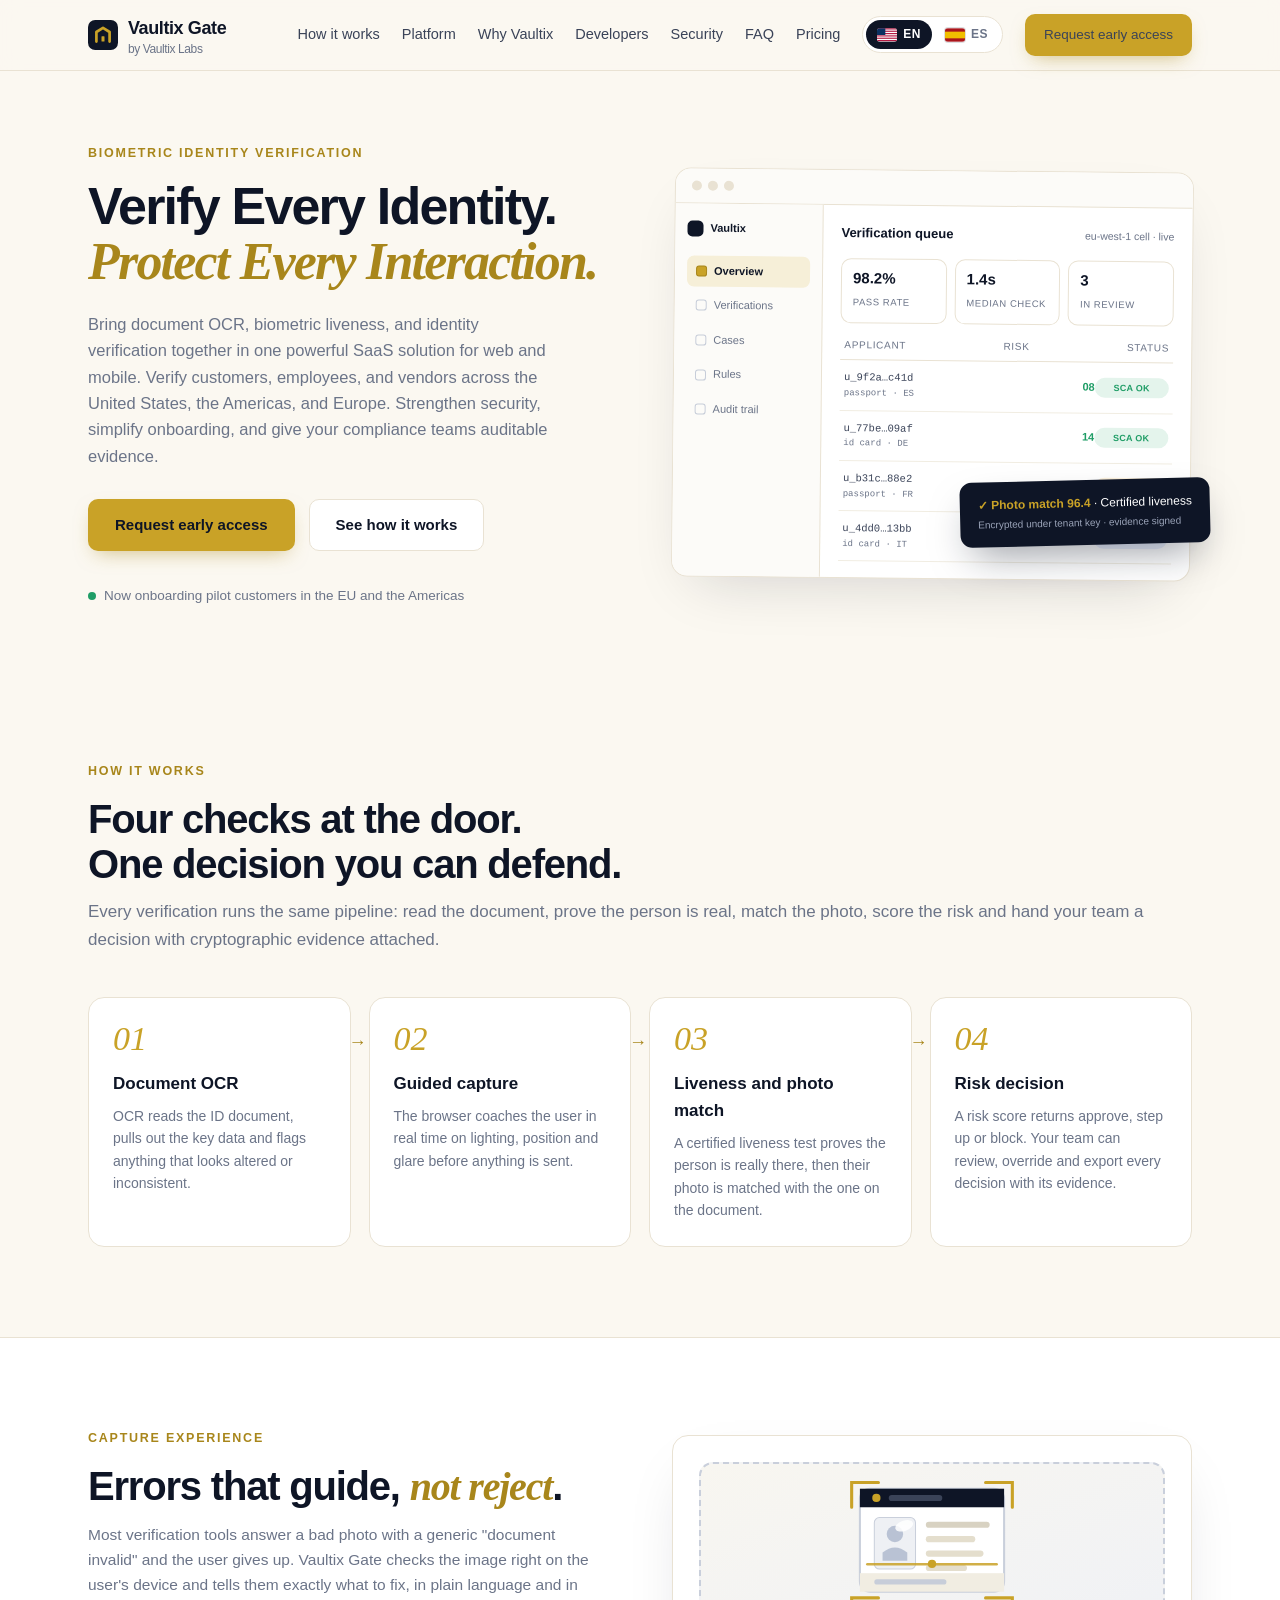
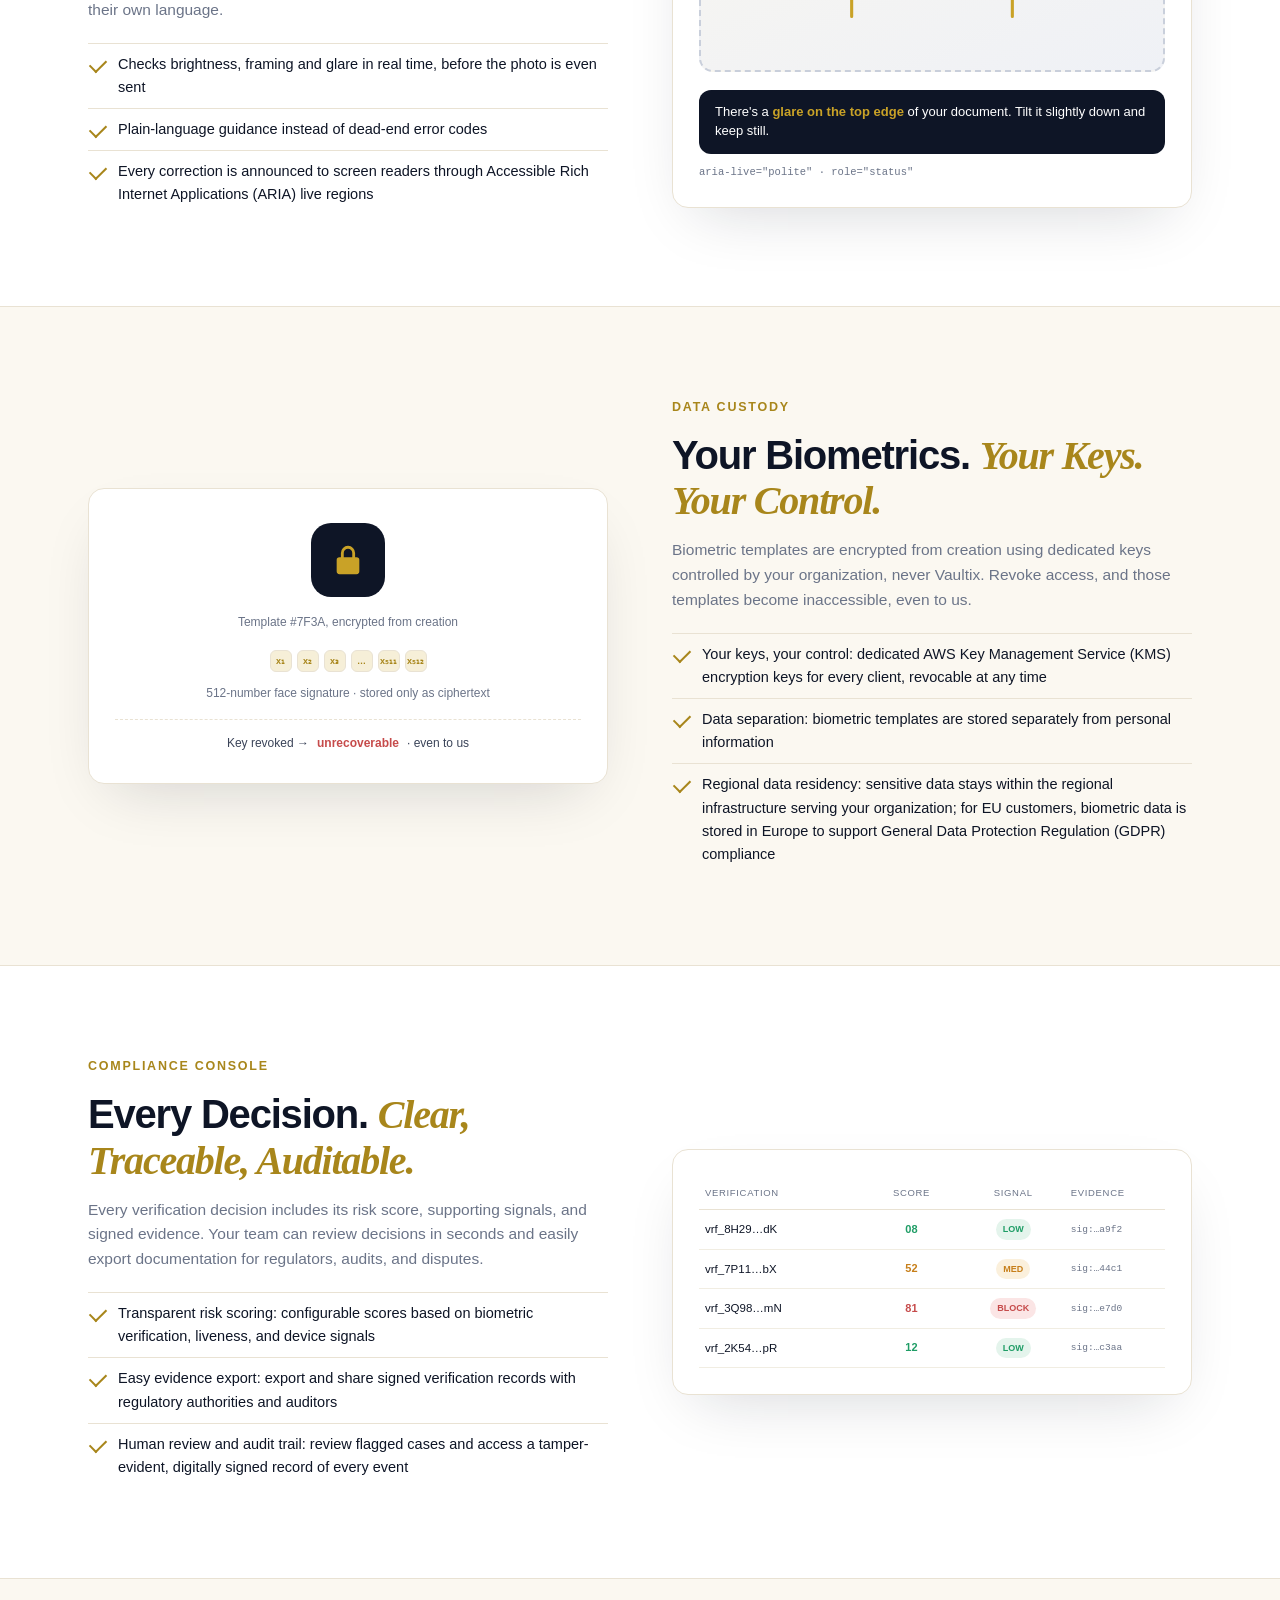
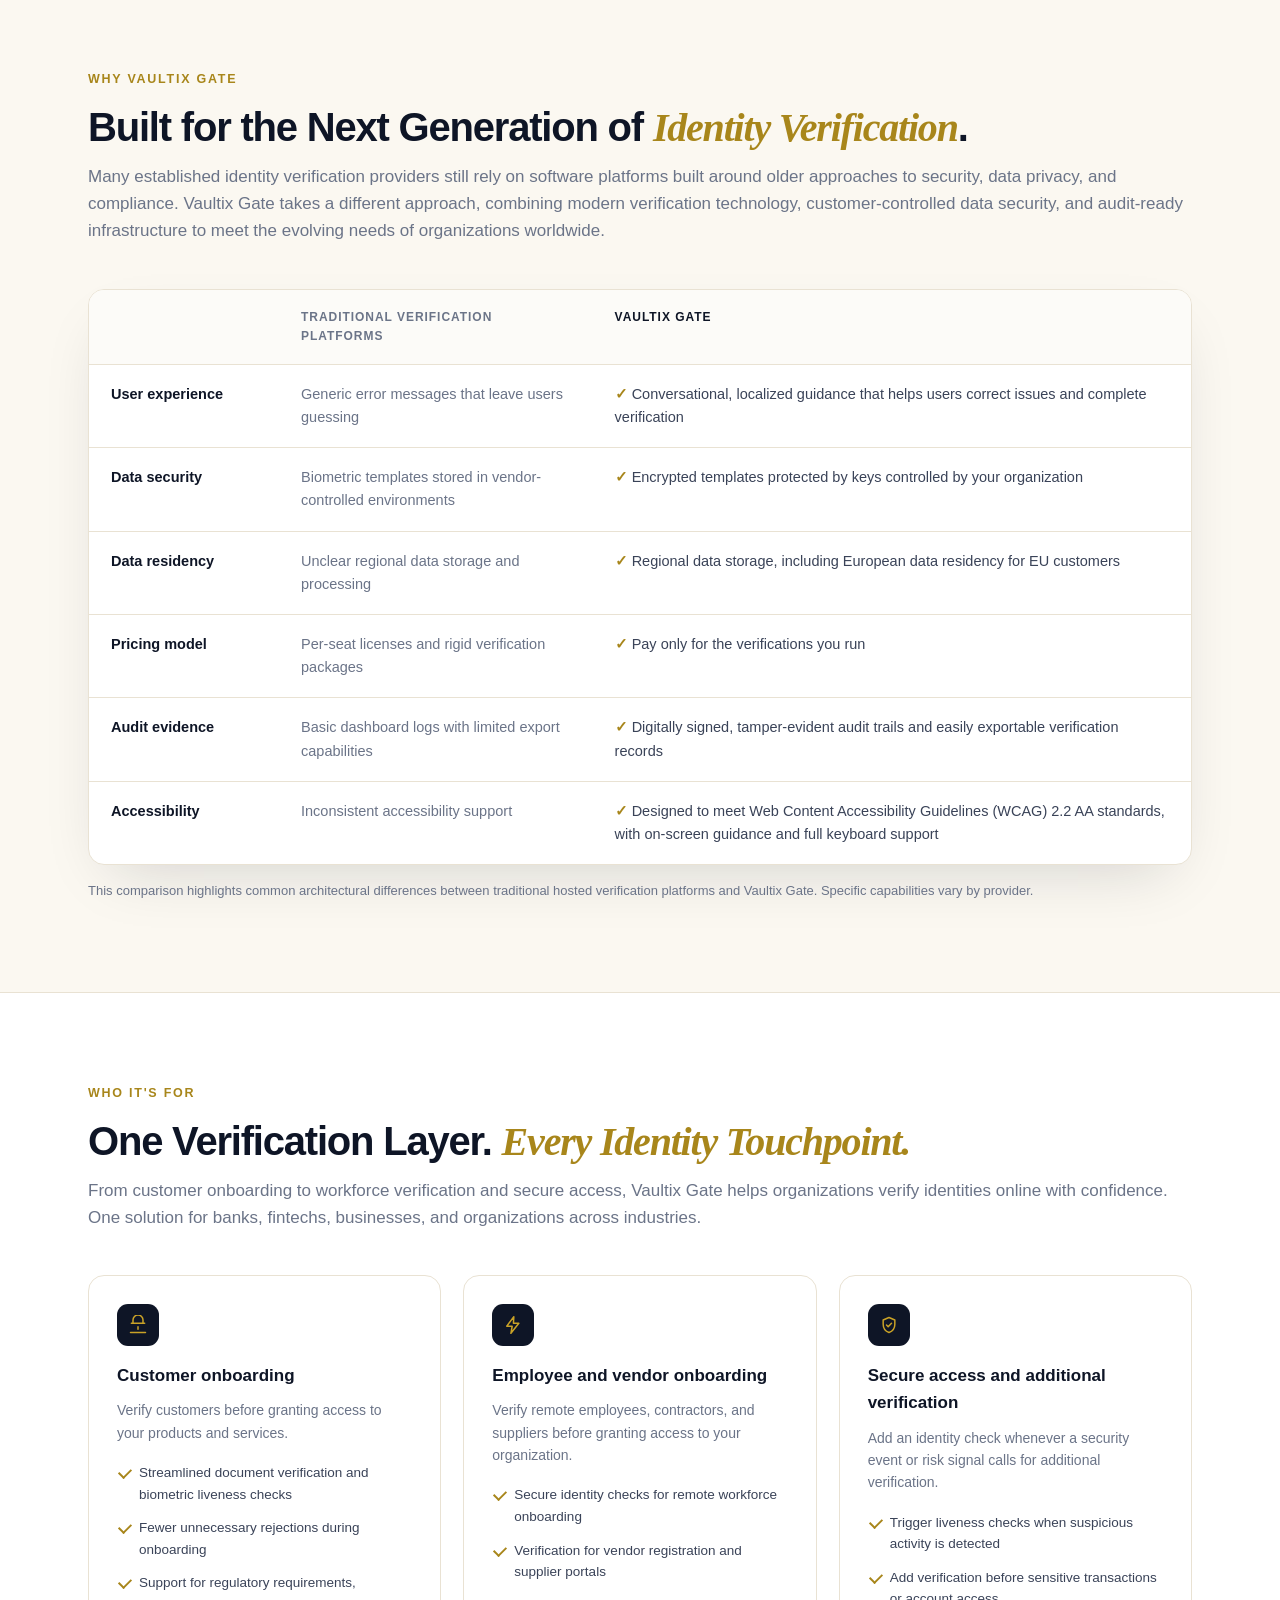
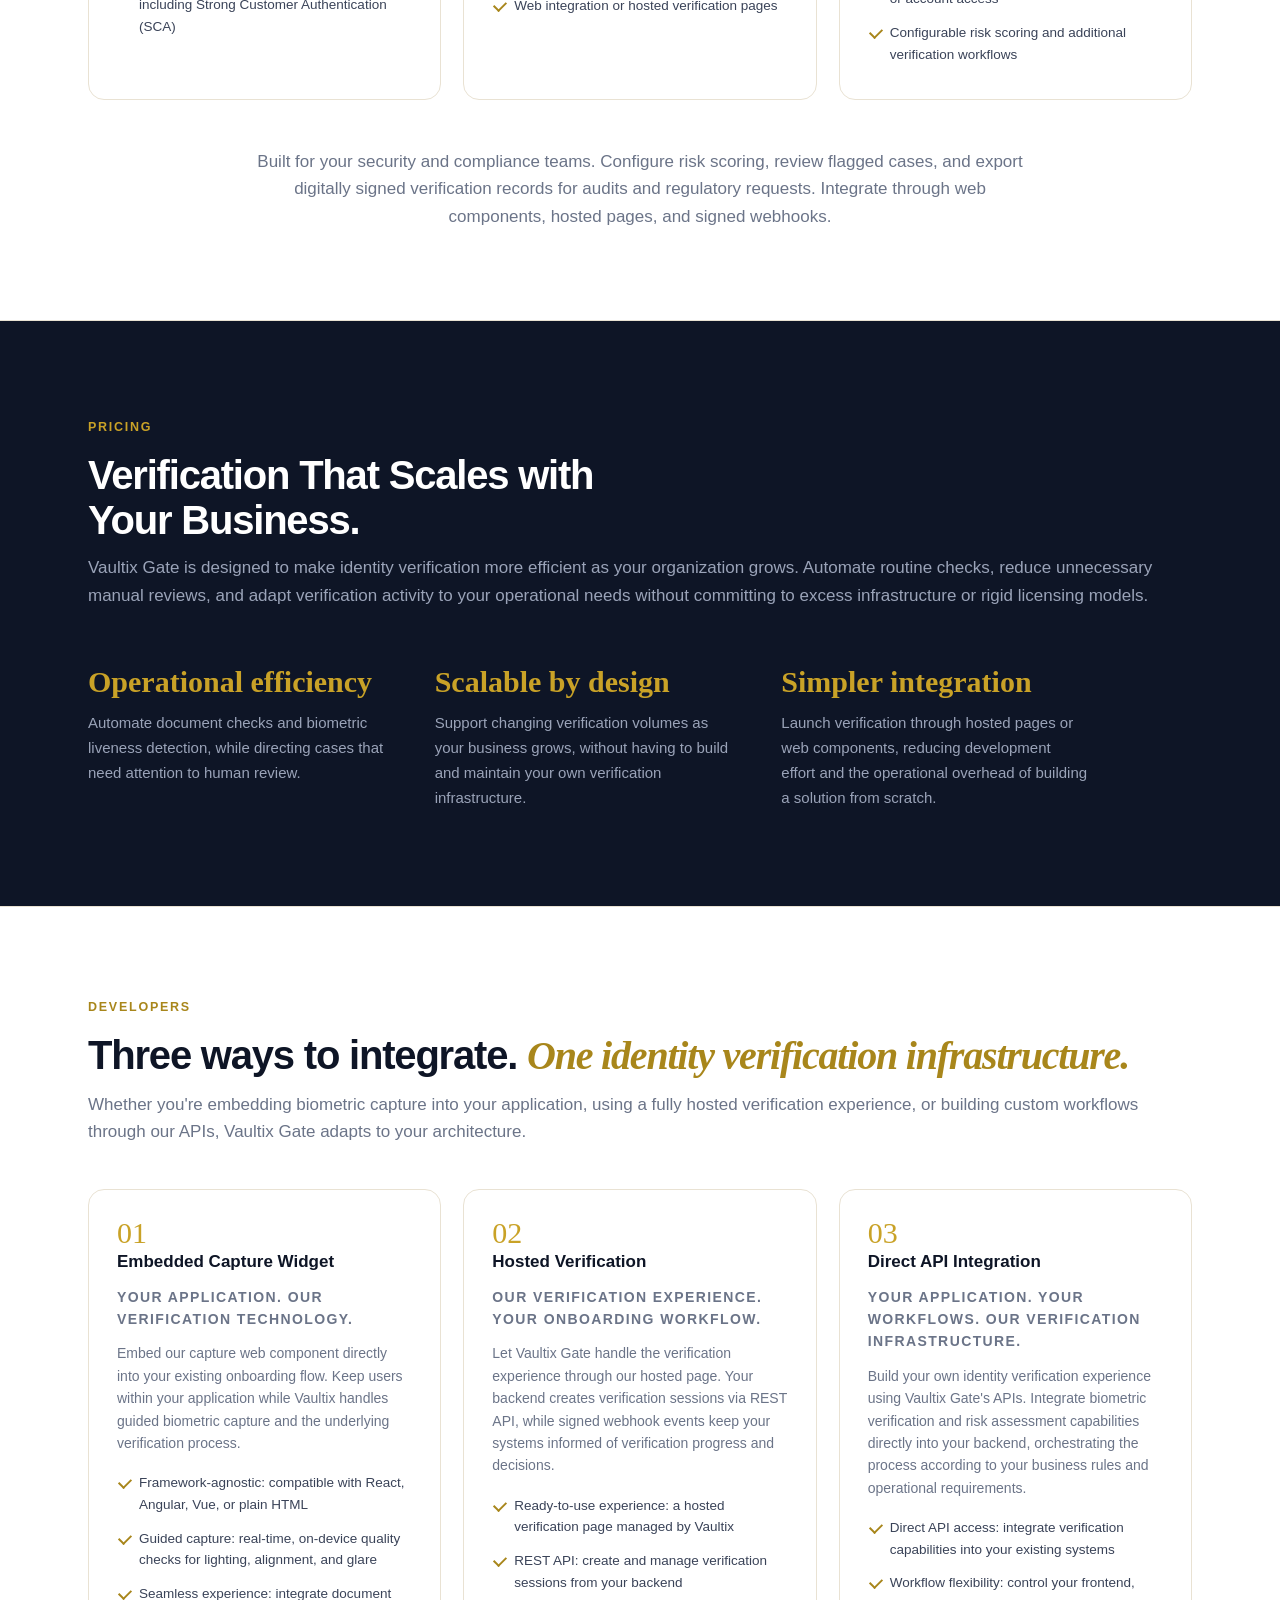
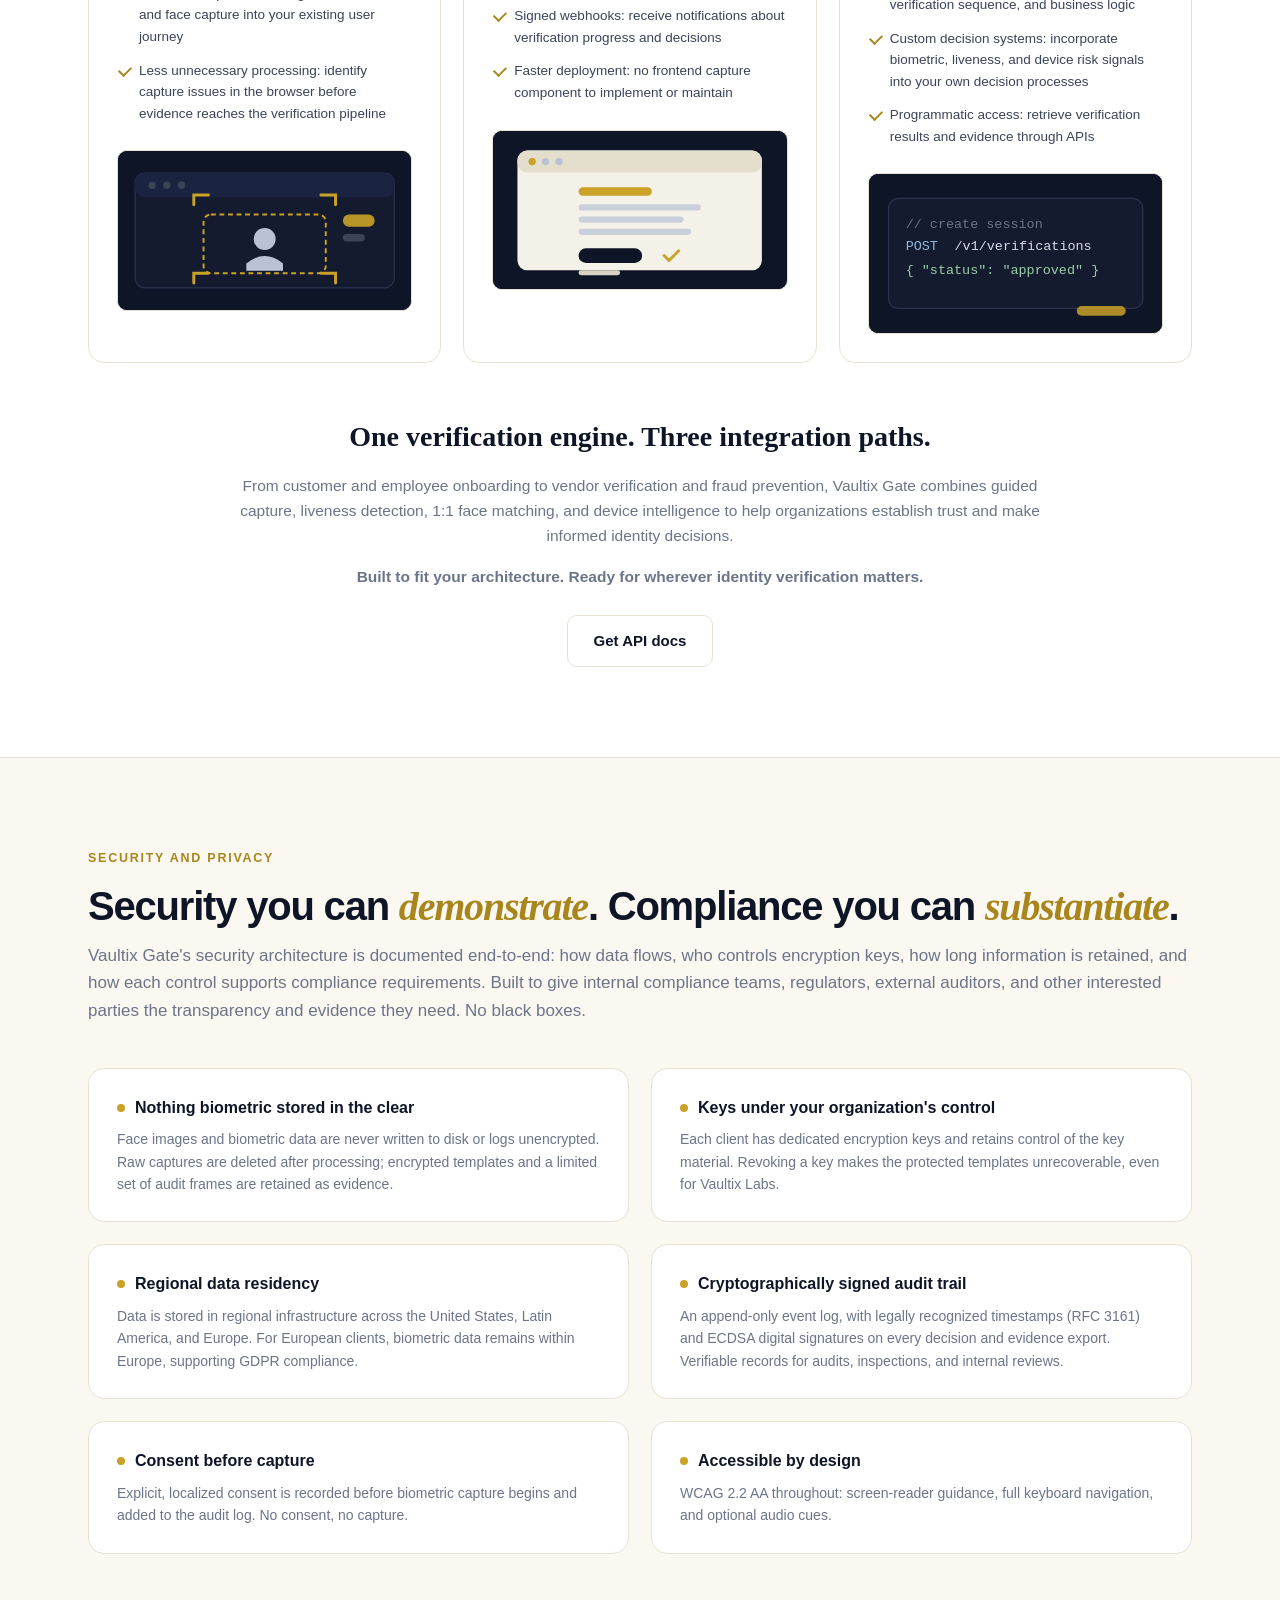
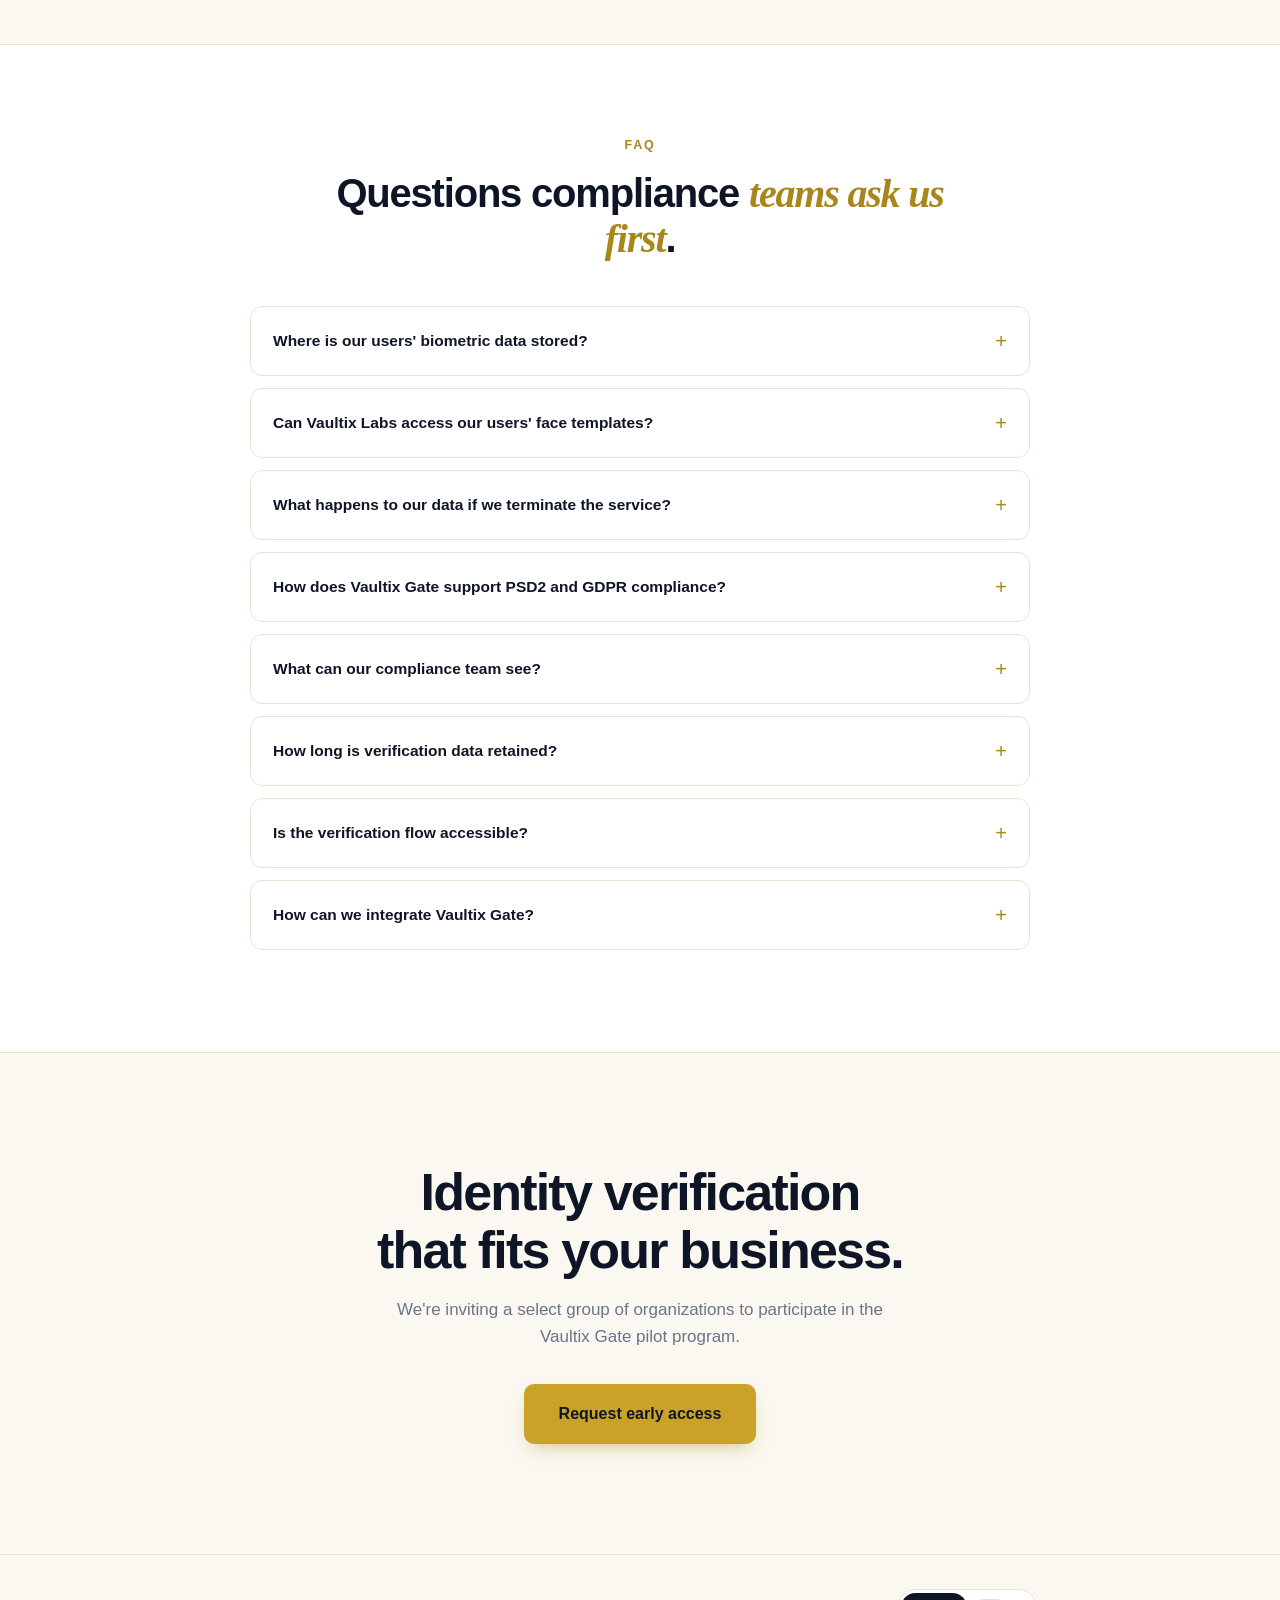
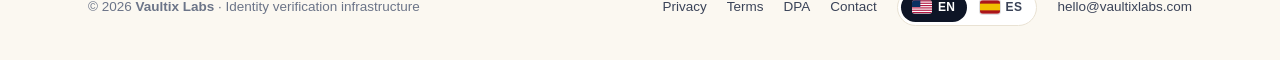
==== commit c7f7de34: "Full bilingual (EN/ES) Vaultix Gate marketing site All pages, shared stylesheet, SEO metadata, and A" ====
--- a/index.html
+++ b/index.html
@@ -3,245 +3,150 @@
 <head>
   <meta charset="UTF-8">
   <meta name="viewport" content="width=device-width, initial-scale=1.0">
-  <title>Vaultix Gate — Biometric identity verification for regulated finance</title>
-  <meta name="description" content="Vaultix Gate by Vaultix Labs: compliance-first biometric identity verification for banks, neobanks and fintechs. Certified liveness, client-held keys, pay-per-verification.">
+  <title>Identity Verification SaaS for Businesses | Vaultix Labs</title>
+  <meta name="description" content="Verify customers, employees, and vendors across the US, the Americas, and Europe. Discover Vaultix Labs, the identity verification SaaS built for business.">
+  <link rel="canonical" href="https://vaultixlabs.com/">
+  <link rel="alternate" hreflang="en" href="https://vaultixlabs.com/">
+  <link rel="alternate" hreflang="es" href="https://vaultixlabs.com/es/">
+  <link rel="alternate" hreflang="x-default" href="https://vaultixlabs.com/">
+
+  <!-- Open Graph -->
+  <meta property="og:type" content="website">
+  <meta property="og:site_name" content="Vaultix Labs">
+  <meta property="og:title" content="Identity Verification SaaS for Businesses | Vaultix Labs">
+  <meta property="og:description" content="Verify customers, employees, and vendors across the US, the Americas, and Europe. Discover Vaultix Labs, the identity verification SaaS built for business.">
+  <meta property="og:url" content="https://vaultixlabs.com/">
+  <meta property="og:locale" content="en_US">
+  <meta property="og:locale:alternate" content="es_ES">
+  <meta property="og:image" content="https://vaultixlabs.com/assets/og-image.png">
+  <meta property="og:image:width" content="1200">
+  <meta property="og:image:height" content="630">
+
+  <!-- Twitter -->
+  <meta name="twitter:card" content="summary_large_image">
+  <meta name="twitter:title" content="Identity Verification SaaS for Businesses | Vaultix Labs">
+  <meta name="twitter:description" content="Verify customers, employees, and vendors across the US, the Americas, and Europe.">
+  <meta name="twitter:image" content="https://vaultixlabs.com/assets/og-image.png">
+
   <link rel="icon" href="data:image/svg+xml,<svg xmlns='http://www.w3.org/2000/svg' viewBox='0 0 100 100'><rect width='100' height='100' rx='22' fill='%230E1526'/><path d='M28 72 V40 L50 26 L72 40 V72' stroke='%23C9A227' stroke-width='8' fill='none' stroke-linecap='round' stroke-linejoin='round'/><rect x='45' y='54' width='10' height='18' rx='2' fill='%23C9A227'/></svg>">
-  <style>
-    :root {
-      --cream: #FBF8F1;
-      --paper: #FFFFFF;
-      --ink: #0E1526;
-      --ink-soft: #3A4358;
-      --muted: #6B7488;
-      --gold: #C9A227;
-      --gold-deep: #A8861B;
-      --gold-tint: #F6EFD8;
-      --line: #E9E2D3;
-      --green: #1F9D66;
-      --amber: #C77F1A;
-      --red: #C64B4B;
-      --radius: 16px;
-      --shadow: 0 24px 60px -24px rgba(14,21,38,.18);
-    }
-    * { margin: 0; padding: 0; box-sizing: border-box; }
-    html { scroll-behavior: smooth; }
-    body {
-      font-family: -apple-system, BlinkMacSystemFont, 'Segoe UI', Roboto, 'Helvetica Neue', Arial, sans-serif;
-      background: var(--cream); color: var(--ink); line-height: 1.6;
-      -webkit-font-smoothing: antialiased;
-    }
-    .serif { font-family: Georgia, 'Times New Roman', serif; font-style: italic; color: var(--gold-deep); }
-    .container { max-width: 1160px; margin: 0 auto; padding: 0 28px; }
-    .eyebrow {
-      font-size: 12.5px; font-weight: 700; letter-spacing: .14em;
-      text-transform: uppercase; color: var(--gold-deep); margin-bottom: 16px;
-    }
-    h2 { font-size: clamp(28px, 3.6vw, 40px); font-weight: 800; letter-spacing: -1.2px; line-height: 1.12; }
-    .lead { color: var(--muted); font-size: 17px; }
-    .btn {
-      display: inline-flex; align-items: center; gap: 8px;
-      font-weight: 650; font-size: 15px; padding: 13px 26px;
-      border-radius: 10px; text-decoration: none; transition: .18s;
-    }
-    .btn-gold { background: var(--gold); color: var(--ink); box-shadow: 0 8px 20px -8px rgba(168,134,27,.55); }
-    .btn-gold:hover { background: var(--gold-deep); color: #fff; transform: translateY(-1px); }
-    .btn-ghost { border: 1.5px solid var(--line); color: var(--ink); background: var(--paper); }
-    .btn-ghost:hover { border-color: var(--gold); }
-
-    /* ---------- NAV ---------- */
-    nav {
-      position: sticky; top: 0; z-index: 50;
-      background: rgba(251,248,241,.88); backdrop-filter: blur(10px);
-      border-bottom: 1px solid var(--line);
-    }
-    .nav-inner { max-width: 1160px; margin: 0 auto; padding: 14px 28px; display: flex; align-items: center; justify-content: space-between; }
-    .brand { display: flex; align-items: center; gap: 10px; font-weight: 800; font-size: 18px; letter-spacing: -.4px; text-decoration: none; color: var(--ink); }
-    .brand .mark { width: 30px; height: 30px; }
-    .brand small { font-weight: 500; color: var(--muted); font-size: 12px; display: block; line-height: 1; }
-    .nav-links { display: flex; align-items: center; gap: 26px; }
-    .nav-links a { color: var(--ink-soft); text-decoration: none; font-size: 14.5px; font-weight: 500; }
-    .nav-links a:hover { color: var(--ink); }
-    .nav-links .btn { padding: 9px 18px; font-size: 13.5px; }
-
-    /* ---------- HERO ---------- */
-    .hero { padding: 84px 0 72px; }
-    .hero-grid { display: grid; grid-template-columns: 1.02fr 1fr; gap: 56px; align-items: center; }
-    .hero h1 { font-size: clamp(40px, 5.2vw, 62px); font-weight: 800; letter-spacing: -2.4px; line-height: 1.04; margin-bottom: 22px; }
-    .hero .sub { font-size: 18px; color: var(--muted); max-width: 470px; margin-bottom: 32px; }
-    .hero .cta-row { display: flex; gap: 14px; flex-wrap: wrap; margin-bottom: 34px; }
-    .hero .proof { font-size: 13.5px; color: var(--muted); display: flex; align-items: center; gap: 8px; }
-    .proof .dot { width: 8px; height: 8px; border-radius: 50%; background: var(--green); }
-
-    /* ---------- PRODUCT MOCKUP ---------- */
-    .mockup-wrap { position: relative; }
-    .mockup {
-      background: var(--paper); border: 1px solid var(--line);
-      border-radius: var(--radius); box-shadow: var(--shadow); overflow: hidden;
-      transform: rotate(.6deg);
-    }
-    .mock-chrome { display: flex; gap: 6px; padding: 12px 16px; border-bottom: 1px solid var(--line); background: #FCFBF8; }
-    .mock-chrome i { width: 10px; height: 10px; border-radius: 50%; background: var(--line); }
-    .mock-body { display: grid; grid-template-columns: 148px 1fr; min-height: 360px; }
-    .mock-side { border-right: 1px solid var(--line); padding: 16px 12px; background: #FCFBF8; }
-    .mock-side .logo-row { display: flex; align-items: center; gap: 7px; margin-bottom: 18px; }
-    .mock-side .logo-row i { width: 16px; height: 16px; border-radius: 5px; background: var(--ink); }
-    .mock-side .logo-row b { font-size: 11px; }
-    .nav-item { font-size: 11px; color: var(--muted); padding: 7px 9px; border-radius: 7px; margin-bottom: 3px; display: flex; align-items: center; gap: 7px; }
-    .nav-item i { width: 11px; height: 11px; border-radius: 3px; border: 1.5px solid #C7CDD9; }
-    .nav-item.on { background: var(--gold-tint); color: var(--ink); font-weight: 600; }
-    .nav-item.on i { border-color: var(--gold-deep); background: var(--gold); }
-    .mock-main { padding: 18px 18px 16px; }
-    .mock-title { display: flex; justify-content: space-between; align-items: center; margin-bottom: 14px; }
-    .mock-title b { font-size: 13px; }
-    .mock-title span { font-size: 10.5px; color: var(--muted); }
-    .kpis { display: flex; gap: 8px; margin-bottom: 14px; }
-    .kpi { flex: 1; border: 1px solid var(--line); border-radius: 10px; padding: 10px 11px; }
-    .kpi b { font-size: 15px; display: block; line-height: 1.2; }
-    .kpi span { font-size: 9.5px; color: var(--muted); text-transform: uppercase; letter-spacing: .06em; }
-    .queue-head { display: flex; justify-content: space-between; font-size: 10px; color: var(--muted); text-transform: uppercase; letter-spacing: .07em; padding: 0 4px 6px; border-bottom: 1px solid var(--line); }
-    .qrow { display: grid; grid-template-columns: 1fr 44px 74px; align-items: center; padding: 9px 4px; border-bottom: 1px solid #F1EDE2; font-size: 11px; }
-    .qrow .hash { font-family: 'SF Mono', Consolas, monospace; font-size: 10.5px; color: var(--ink-soft); }
-    .qrow .hash small { display: block; font-size: 9px; color: var(--muted); font-family: inherit; }
-    .pill { font-size: 9px; font-weight: 700; padding: 3px 8px; border-radius: 999px; text-align: center; letter-spacing: .03em; }
-    .pill.low { background: #E4F4EC; color: var(--green); }
-    .pill.med { background: #FBF0DC; color: var(--amber); }
-    .pill.rev { background: #EAEFFD; color: #4F6FD8; }
-    .score { font-weight: 700; font-size: 11px; text-align: right; }
-    .score.low { color: var(--green); } .score.med { color: var(--amber); }
-    .float-card {
-      position: absolute; right: -18px; bottom: 34px;
-      background: var(--ink); color: #fff; border-radius: 12px;
-      padding: 14px 18px; box-shadow: 0 18px 40px -14px rgba(14,21,38,.5);
-      font-size: 12px; transform: rotate(-1.4deg);
-    }
-    .float-card .chk { color: var(--gold); font-weight: 700; }
-    .float-card small { display: block; color: #9AA3B8; font-size: 10px; margin-top: 2px; }
-
-    /* ---------- TRUST STRIP ---------- */
-    .trust { border-top: 1px solid var(--line); border-bottom: 1px solid var(--line); background: var(--paper); }
-    .trust-inner { display: flex; justify-content: center; flex-wrap: wrap; gap: 10px 26px; padding: 18px 28px; font-size: 12.5px; letter-spacing: .1em; text-transform: uppercase; font-weight: 600; color: var(--muted); }
-    .trust-inner b { color: var(--ink); font-weight: 700; }
-    .trust-inner .sep { color: var(--gold); }
-
-    /* ---------- HOW IT WORKS ---------- */
-    .how { padding: 90px 0 30px; }
-    .steps { display: grid; grid-template-columns: repeat(3, 1fr); gap: 22px; margin-top: 44px; }
-    .step { background: var(--paper); border: 1px solid var(--line); border-radius: var(--radius); padding: 28px; position: relative; }
-    .step .num { font-family: Georgia, serif; font-style: italic; font-size: 34px; color: var(--gold); line-height: 1; margin-bottom: 14px; }
-    .step h3 { font-size: 17px; margin-bottom: 8px; }
-    .step p { font-size: 14px; color: var(--muted); }
-    .step::after {
-      content: '→'; position: absolute; top: 30px; right: -20px; font-size: 18px;
-      color: var(--gold-deep); font-weight: 700;
-    }
-    .step:last-child::after { display: none; }
-
-    /* ---------- ZIGZAG FEATURES ---------- */
-    .feature { padding: 88px 0; }
-    .feature:nth-of-type(even) { background: var(--paper); border-top: 1px solid var(--line); border-bottom: 1px solid var(--line); }
-    .feat-grid { display: grid; grid-template-columns: 1fr 1fr; gap: 64px; align-items: center; }
-    .feat-grid.flip .feat-copy { order: 2; }
-    .feat-copy h2 { margin-bottom: 14px; }
-    .feat-copy p { color: var(--muted); font-size: 15.5px; margin-bottom: 20px; }
-    .feat-copy ul { list-style: none; }
-    .feat-copy li { font-size: 14.5px; padding: 9px 0 9px 30px; position: relative; border-top: 1px solid var(--line); }
-    .feat-copy li::before {
-      content: ''; position: absolute; left: 2px; top: 15px;
-      width: 14px; height: 8px; border-left: 2.5px solid var(--gold-deep);
-      border-bottom: 2.5px solid var(--gold-deep); transform: rotate(-45deg);
-    }
-
-    /* mini visuals inside features */
-    .vis {
-      background: var(--paper); border: 1px solid var(--line); border-radius: var(--radius);
-      box-shadow: var(--shadow); padding: 26px; position: relative; overflow: hidden;
-    }
-    .capture-frame { border: 2px dashed #C9CFDB; border-radius: 14px; height: 210px; display: flex; align-items: center; justify-content: center; position: relative; background: linear-gradient(160deg,#F8F6F0,#EFF1F6); }
-    .face-oval { width: 96px; height: 128px; border: 2.5px solid var(--gold); border-radius: 50%; position: relative; }
-    .face-oval::after { content: ''; position: absolute; left: 50%; top: 30%; width: 38px; height: 50px; border: 2px solid #B9C2D4; border-radius: 45%; transform: translateX(-50%); }
-    .guide-bubble {
-      margin-top: 18px; background: var(--ink); color: #fff; border-radius: 12px;
-      padding: 13px 16px; font-size: 13px; line-height: 1.45;
-    }
-    .guide-bubble b { color: var(--gold); }
-    .aria-tag { margin-top: 10px; font-size: 10.5px; color: var(--muted); font-family: Consolas, monospace; }
-
-    .vault-card { text-align: center; padding: 8px 0 4px; }
-    .keyring { width: 74px; height: 74px; margin: 0 auto 16px; border-radius: 20px; background: var(--ink); display: flex; align-items: center; justify-content: center; }
-    .vector-row { display: flex; justify-content: center; gap: 5px; margin: 18px 0 12px; }
-    .vector-row i { width: 22px; height: 22px; border-radius: 6px; background: var(--gold-tint); border: 1px solid var(--line); font-size: 9px; font-style: normal; display: flex; align-items: center; justify-content: center; color: var(--gold-deep); font-weight: 700; }
-    .vault-card .cap { font-size: 12px; color: var(--muted); }
-    .shred { margin-top: 16px; border-top: 1px dashed var(--line); padding-top: 14px; font-size: 12px; color: var(--ink-soft); display: flex; justify-content: center; gap: 8px; align-items: center; }
-    .shred b { color: var(--red); }
-
-    .mini-table { font-size: 11.5px; width: 100%; }
-    .mini-table .mrow { display: grid; grid-template-columns: 1.4fr .8fr .9fr .8fr; gap: 8px; padding: 9px 6px; border-bottom: 1px solid #F1EDE2; align-items: center; }
-    .mini-table .mrow.head { font-size: 9.5px; text-transform: uppercase; letter-spacing: .07em; color: var(--muted); border-bottom: 1px solid var(--line); }
-    .badge-risk { font-size: 9px; font-weight: 700; padding: 3px 7px; border-radius: 999px; text-align: center; }
-    .badge-risk.low { background: #E4F4EC; color: var(--green); }
-    .badge-risk.med { background: #FBF0DC; color: var(--amber); }
-    .badge-risk.high { background: #FBE5E5; color: var(--red); }
-    .evid { font-family: Consolas, monospace; font-size: 9.5px; color: var(--muted); }
-
-    /* ---------- ECONOMICS ---------- */
-    .econ { padding: 96px 0; background: var(--ink); color: #fff; }
-    .econ .eyebrow { color: var(--gold); }
-    .econ h2 { color: #fff; max-width: 640px; }
-    .econ .lead { color: #9AA3B8; max-width: 560px; margin-top: 12px; }
-    .econ-grid { display: grid; grid-template-columns: repeat(3,1fr); gap: 40px; margin-top: 56px; }
-    .econ .big { font-family: Georgia, serif; font-size: clamp(42px,4.6vw,56px); color: var(--gold); line-height: 1; }
-    .econ .lbl { font-size: 13.5px; color: #9AA3B8; margin-top: 10px; }
-
-    /* ---------- CTA ---------- */
-    .cta-band { padding: 110px 0; text-align: center; }
-    .cta-band h2 { font-size: clamp(32px,4.4vw,52px); letter-spacing: -1.8px; margin-bottom: 16px; }
-    .cta-band .lead { max-width: 520px; margin: 0 auto 34px; }
-
-    footer { border-top: 1px solid var(--line); padding: 34px 0; }
-    .foot-inner { display: flex; justify-content: space-between; align-items: center; flex-wrap: wrap; gap: 14px; font-size: 13.5px; color: var(--muted); }
-    .foot-inner a { color: var(--ink-soft); text-decoration: none; }
-    .foot-inner a:hover { color: var(--gold-deep); }
-
-    @media (max-width: 920px) {
-      .hero-grid, .feat-grid { grid-template-columns: 1fr; gap: 40px; }
-      .feat-grid.flip .feat-copy { order: 0; }
-      .steps { grid-template-columns: 1fr; }
-      .step::after { display: none; }
-      .econ-grid { grid-template-columns: 1fr; gap: 32px; }
-      .float-card { right: 8px; }
-      .nav-links a:not(.btn) { display: none; }
-    }
-  </style>
+  <link rel="stylesheet" href="assets/css/site.css?v=12">
+
+  <script type="application/ld+json">
+  {
+    "@context": "https://schema.org",
+    "@graph": [
+      {
+        "@type": "Organization",
+        "@id": "https://vaultixlabs.com/#org",
+        "name": "Vaultix Labs",
+        "url": "https://vaultixlabs.com/",
+        "email": "hello@vaultixlabs.com",
+        "logo": "https://vaultixlabs.com/assets/logo.svg"
+      },
+      {
+        "@type": "WebSite",
+        "@id": "https://vaultixlabs.com/#website",
+        "url": "https://vaultixlabs.com/",
+        "name": "Vaultix Labs",
+        "publisher": { "@id": "https://vaultixlabs.com/#org" },
+        "inLanguage": ["en", "es"]
+      },
+      {
+        "@type": "SoftwareApplication",
+        "name": "Vaultix Gate",
+        "applicationCategory": "SecurityApplication",
+        "operatingSystem": "Web",
+        "url": "https://vaultixlabs.com/",
+        "description": "Compliance-first biometric identity verification for banks, neobanks and fintechs: certified liveness, face matching, device intelligence and a cryptographic audit trail.",
+        "provider": { "@id": "https://vaultixlabs.com/#org" }
+      },
+      {
+        "@type": "FAQPage",
+        "@id": "https://vaultixlabs.com/#faq",
+        "mainEntity": [
+          {
+            "@type": "Question",
+            "name": "Where is our users' biometric data stored?",
+            "acceptedAnswer": { "@type": "Answer", "text": "Vaultix Gate operates across the United States, Latin America, and Europe. For customers in the European Union, biometric data is stored in Europe, supporting GDPR compliance." }
+          },
+          {
+            "@type": "Question",
+            "name": "Can Vaultix Labs access our users' face templates?",
+            "acceptedAnswer": { "@type": "Answer", "text": "No. Face data is encrypted with keys controlled by your organization. Vaultix operates the matching infrastructure but never holds the key material, making templates unreadable to us." }
+          },
+          {
+            "@type": "Question",
+            "name": "What happens to our data if we terminate the service?",
+            "acceptedAnswer": { "@type": "Answer", "text": "Revoking or destroying your encryption keys makes every stored biometric template mathematically unrecoverable, even to Vaultix. Metadata is deleted or exported according to your retention policy." }
+          },
+          {
+            "@type": "Question",
+            "name": "How does Vaultix Gate support PSD2 and GDPR compliance?",
+            "acceptedAnswer": { "@type": "Answer", "text": "The platform supports GDPR data minimization and EU data residency. Approved verifications can issue a signed SCA attestation for the Payment Services Directive 2 (PSD2) something-you-are factor. We also provide DPIA documentation, including data-flow maps and records of processing." }
+          },
+          {
+            "@type": "Question",
+            "name": "What can our compliance team see?",
+            "acceptedAnswer": { "@type": "Answer", "text": "A dedicated dashboard provides the full verification queue, risk scores based on three signals (face match, liveness, and device reputation), configurable signal weighting, and a review queue for borderline cases. Exportable evidence packages include timestamps and digital signatures." }
+          },
+          {
+            "@type": "Question",
+            "name": "How long is verification data retained?",
+            "acceptedAnswer": { "@type": "Answer", "text": "Retention is configurable per client. Audit frames are stored in tamper-resistant storage, with a default retention period of 12 to 24 months to support dispute resolution and regulatory evidence requirements. Metadata follows your defined retention policy." }
+          },
+          {
+            "@type": "Question",
+            "name": "Is the verification flow accessible?",
+            "acceptedAnswer": { "@type": "Answer", "text": "Yes. The capture widget meets WCAG 2.2 AA, with full keyboard navigation, screen-reader guidance, optional audio cues, and conversational error messages in your users' language." }
+          },
+          {
+            "@type": "Question",
+            "name": "How can we integrate Vaultix Gate?",
+            "acceptedAnswer": { "@type": "Answer", "text": "Choose the integration path that fits your architecture: embed our capture web component in your application, use our hosted verification page, or build a custom experience through direct API integration. Your backend can receive signed webhooks for verification events, and you can test the integration in a sandbox first." }
+          }
+        ]
+      }
+    ]
+  }
+  </script>
 </head>
 <body>
 
 <nav>
   <div class="nav-inner">
-    <a class="brand" href="#">
+    <a class="brand" href="#top">
       <svg class="mark" viewBox="0 0 100 100" fill="none"><rect width="100" height="100" rx="24" fill="#0E1526"/><path d="M28 72 V40 L50 26 L72 40 V72" stroke="#C9A227" stroke-width="9" stroke-linecap="round" stroke-linejoin="round"/><rect x="45" y="54" width="10" height="18" rx="2" fill="#C9A227"/></svg>
       <span>Vaultix Gate<small>by Vaultix Labs</small></span>
     </a>
-    <div class="nav-links">
+    <button class="nav-toggle" id="navToggle" aria-label="Menu" aria-expanded="false">☰</button>
+    <div class="nav-links" id="navLinks">
       <a href="#how">How it works</a>
       <a href="#features">Platform</a>
-      <a href="#economics">Economics</a>
-      <a class="btn btn-gold" href="mailto:hello@vaultixlabs.com">Request early access</a>
+      <a href="#why">Why Vaultix</a>
+      <a href="#developers">Developers</a>
+      <a href="#security">Security</a>
+      <a href="#faq">FAQ</a>
+      <a href="#pricing">Pricing</a>
+      <span class="lang-switch" aria-label="Language">
+        <a href="/" class="active" hreflang="en" aria-label="English" title="English" aria-current="true"><svg class="flag" viewBox="0 0 24 16" aria-hidden="true" focusable="false"><rect width="24" height="16" fill="#fff"/><g fill="#B31942"><rect width="24" height="1.4"/><rect y="2.8" width="24" height="1.4"/><rect y="5.6" width="24" height="1.4"/><rect y="8.4" width="24" height="1.4"/><rect y="11.2" width="24" height="1.4"/><rect y="14" width="24" height="1.4"/></g><rect width="10" height="8" fill="#0A3161"/></svg><span>EN</span></a><a href="/es/" hreflang="es" aria-label="Español" title="Español"><svg class="flag" viewBox="0 0 24 16" aria-hidden="true" focusable="false"><rect width="24" height="16" fill="#AA151B"/><rect y="4" width="24" height="8" fill="#F1BF00"/></svg><span>ES</span></a>
+      </span>
+      <a class="btn btn-gold" href="mailto:hello@vaultixlabs.com?subject=Early%20access%20request">Request early access</a>
     </div>
   </div>
 </nav>
 
 <!-- ============ HERO ============ -->
-<header class="hero">
+<header class="hero" id="top">
   <div class="container hero-grid">
     <div>
       <div class="eyebrow">Biometric identity verification</div>
-      <h1>The <span class="serif">gate</span> between your users and fraud.</h1>
-      <p class="sub">Vaultix Gate puts certified liveness, face matching and device intelligence at the threshold of your onboarding — engineered for PSD2, PSD3 and GDPR from day one.</p>
+      <h1>Verify Every Identity. <span class="serif">Protect Every Interaction.</span></h1>
+      <p class="sub">Bring document OCR, biometric liveness, and identity verification together in one powerful SaaS solution for web and mobile. Verify customers, employees, and vendors across the United States, the Americas, and Europe. Strengthen security, simplify onboarding, and give your compliance teams auditable evidence.</p>
       <div class="cta-row">
-        <a class="btn btn-gold" href="mailto:hello@vaultixlabs.com">Request early access</a>
+        <a class="btn btn-gold" href="mailto:hello@vaultixlabs.com?subject=Early%20access%20request">Request early access</a>
         <a class="btn btn-ghost" href="#how">See how it works</a>
       </div>
-      <div class="proof"><span class="dot"></span> Now onboarding design partners in the EU and the Americas</div>
+      <div class="proof"><span class="dot"></span> Now onboarding pilot customers in the EU and the Americas</div>
     </div>
 
     <!-- product mockup -->
@@ -273,81 +178,101 @@
         </div>
       </div>
       <div class="float-card">
-        <span class="chk">✓ Face match 96.4</span> · Liveness PAD&nbsp;L2
+        <span class="chk">✓ Photo match 96.4</span> · Certified liveness
         <small>Encrypted under tenant key · evidence signed</small>
       </div>
     </div>
   </div>
 </header>
 
-<!-- ============ TRUST STRIP ============ -->
-<div class="trust">
-  <div class="trust-inner">
-    <span><b>PSD2</b> SCA</span><span class="sep">·</span>
-    <span><b>PSD3 / PSR</b> forward-ready</span><span class="sep">·</span>
-    <span><b>GDPR</b> EU residency</span><span class="sep">·</span>
-    <span><b>ISO/IEC 30107-3</b> PAD</span><span class="sep">·</span>
-    <span><b>WCAG 2.2</b> AA</span>
-  </div>
-</div>
-
 <!-- ============ HOW IT WORKS ============ -->
-<section id="how" class="how">
-  <div class="container">
-    <div class="eyebrow">How it works</div>
-    <h2>Three checks at the door.<br>One decision you can defend.</h2>
+<section id="how" class="section">
+  <div class="container">
+    <div class="section-head">
+      <div class="eyebrow">How it works</div>
+      <h2>Four checks at the door.<br>One decision you can defend.</h2>
+      <p class="lead">Every verification runs the same pipeline: read the document, prove the person is real, match the photo, score the risk and hand your team a decision with cryptographic evidence attached.</p>
+    </div>
     <div class="steps">
       <div class="step">
         <div class="num">01</div>
-        <h3>Guided capture</h3>
-        <p>Edge analysis in the browser coaches the user in real time — lighting, position, glare — before anything reaches your servers.</p>
+        <h3>Document OCR</h3>
+        <p>OCR reads the ID document, pulls out the key data and flags anything that looks altered or inconsistent.</p>
       </div>
       <div class="step">
         <div class="num">02</div>
-        <h3>Liveness &amp; match</h3>
-        <p>Certified presentation-attack detection (iBeta PAD Level 2) plus a 1:1 face match against the document. The evidence is signed at birth.</p>
+        <h3>Guided capture</h3>
+        <p>The browser coaches the user in real time on lighting, position and glare before anything is sent.</p>
       </div>
       <div class="step">
         <div class="num">03</div>
+        <h3>Liveness and photo match</h3>
+        <p>A certified liveness test proves the person is really there, then their photo is matched with the one on the document.</p>
+      </div>
+      <div class="step">
+        <div class="num">04</div>
         <h3>Risk decision</h3>
-        <p>A tri-vector score — biometrics, liveness, device reputation — returns approve, step-up, or block, with a cryptographic audit trail.</p>
+        <p>A risk score returns approve, step up or block. Your team can review, override and export every decision with its evidence.</p>
       </div>
     </div>
   </div>
 </section>
 
 <!-- ============ FEATURE 1: capture UX ============ -->
-<section id="features" class="feature">
+<section id="features" class="feature section alt">
   <div class="container feat-grid">
     <div class="feat-copy">
       <div class="eyebrow">Capture experience</div>
       <h2>Errors that guide, <span class="serif">not reject</span>.</h2>
-      <p>Legacy vendors answer a bad photo with a generic "document invalid". Vaultix Gate inspects the frame locally and tells the user exactly what to fix — conversationally, accessibly, in their language.</p>
+      <p>Most verification tools answer a bad photo with a generic "document invalid" and the user gives up. Vaultix Gate checks the image right on the user's device and tells them exactly what to fix, in plain language and in their own language.</p>
       <ul>
-        <li>Real-time luminance, alignment and glare analysis on-device</li>
-        <li>Conversational instructions instead of dead-end error codes</li>
-        <li>Every correction announced to screen readers via ARIA live regions</li>
+        <li>Checks brightness, framing and glare in real time, before the photo is even sent</li>
+        <li>Plain-language guidance instead of dead-end error codes</li>
+        <li>Every correction is announced to screen readers through Accessible Rich Internet Applications (ARIA) live regions</li>
       </ul>
     </div>
     <div class="vis">
-      <div class="capture-frame"><div class="face-oval"></div></div>
+      <div class="capture-frame">
+        <svg viewBox="0 0 280 200" width="100%" height="100%" preserveAspectRatio="xMidYMid meet" aria-hidden="true">
+          <rect x="70" y="24" width="140" height="100" rx="10" fill="#FFFFFF" stroke="#C9CFDB" stroke-width="2"/>
+          <rect x="70" y="24" width="140" height="18" fill="#0E1526"/>
+          <circle cx="86" cy="33" r="4" fill="#C9A227"/>
+          <rect x="98" y="30" width="52" height="6" rx="3" fill="#3A4358"/>
+          <rect x="84" y="52" width="40" height="50" rx="5" fill="#EEF0F4" stroke="#C9CFDB"/>
+          <circle cx="104" cy="68" r="8" fill="#B9C2D4"/>
+          <path d="M92 86 q12 -10 24 0 v8 h-24z" fill="#B9C2D4"/>
+          <ellipse cx="113" cy="60" rx="9" ry="5" fill="#fff" opacity=".85" transform="rotate(-20 113 60)"/>
+          <rect x="134" y="56" width="62" height="6" rx="3" fill="#D8D2C2"/>
+          <rect x="134" y="70" width="48" height="6" rx="3" fill="#E4DECD"/>
+          <rect x="134" y="84" width="56" height="6" rx="3" fill="#E4DECD"/>
+          <rect x="134" y="98" width="40" height="6" rx="3" fill="#E4DECD"/>
+          <rect x="70" y="106" width="140" height="18" fill="#F1EDE2"/>
+          <rect x="84" y="112" width="70" height="5" rx="2.5" fill="#C7CDD9"/>
+          <path d="M62 42 V18 H88" fill="none" stroke="#C9A227" stroke-width="3" stroke-linecap="round"/>
+          <path d="M218 42 V18 H192" fill="none" stroke="#C9A227" stroke-width="3" stroke-linecap="round"/>
+          <path d="M62 148 V130 H88" fill="none" stroke="#C9A227" stroke-width="3" stroke-linecap="round"/>
+          <path d="M218 148 V130 H192" fill="none" stroke="#C9A227" stroke-width="3" stroke-linecap="round"/>
+          <rect x="76" y="96" width="128" height="2.5" rx="1.25" fill="#C9A227" opacity=".85"/>
+          <circle cx="140" cy="97" r="4" fill="#C9A227"/>
+        </svg>
+      </div>
       <div class="guide-bubble">There's a <b>glare on the top edge</b> of your document. Tilt it slightly down and keep still.</div>
-      <div class="aria-tag">aria-live="polite" · role="status" · localized via i18n</div>
+      <div class="aria-tag">aria-live="polite" · role="status"</div>
     </div>
   </div>
 </section>
 
 <!-- ============ FEATURE 2: zero-knowledge ============ -->
-<section class="feature">
+<section class="feature section">
   <div class="container feat-grid flip">
     <div class="feat-copy">
       <div class="eyebrow">Data custody</div>
-      <h2>Biometrics you <span class="serif">can't leak</span>.</h2>
-      <p>Face embeddings are born encrypted under keys held by your institution — never under ours. Revoke the key and every biometric template becomes mathematically unrecoverable, for us included.</p>
+      <h2>Your Biometrics. <span class="serif">Your Keys. Your Control.</span></h2>
+      <p>Biometric templates are encrypted from creation using dedicated keys controlled by your organization, never Vaultix. Revoke access, and those templates become inaccessible, even to us.</p>
       <ul>
-        <li>Client-held KMS keys per tenant — true crypto-shredding</li>
-        <li>Vectors stored separately from PII metadata, always</li>
-        <li>EU cells keep European biometric data in Europe</li>
+        <li>Your keys, your control: dedicated AWS Key Management Service (KMS) encryption keys for every client, revocable at any time</li>
+        <li>Data separation: biometric templates are stored separately from personal information</li>
+        <li>Regional data residency: sensitive data stays within the regional infrastructure serving your organization; for EU customers, biometric data is stored in Europe to support General Data Protection Regulation (GDPR) compliance</li>
       </ul>
     </div>
     <div class="vis">
@@ -355,9 +280,9 @@
         <div class="keyring">
           <svg width="34" height="34" viewBox="0 0 24 24" fill="none"><path d="M12 2a5 5 0 0 0-5 5v3H6a2 2 0 0 0-2 2v8a2 2 0 0 0 2 2h12a2 2 0 0 0 2-2v-8a2 2 0 0 0-2-2h-1V7a5 5 0 0 0-5-5zm-3 8V7a3 3 0 1 1 6 0v3H9z" fill="#C9A227"/></svg>
         </div>
-        <div class="cap">Template #7F3A — encrypted at birth</div>
+        <div class="cap">Template #7F3A, encrypted from creation</div>
         <div class="vector-row"><i>x₁</i><i>x₂</i><i>x₃</i><i>…</i><i>x₅₁₁</i><i>x₅₁₂</i></div>
-        <div class="cap">512-dim embedding · ciphertext only</div>
+        <div class="cap">512-number face signature · stored only as ciphertext</div>
         <div class="shred">Key revoked → <b>unrecoverable</b> · even to us</div>
       </div>
     </div>
@@ -365,16 +290,16 @@
 </section>
 
 <!-- ============ FEATURE 3: compliance console ============ -->
-<section class="feature">
+<section class="feature section alt">
   <div class="container feat-grid">
     <div class="feat-copy">
       <div class="eyebrow">Compliance console</div>
-      <h2>Evidence your regulator <span class="serif">can read</span>.</h2>
-      <p>Every decision ships with its reasoning: the score, the signals, the signed proof. Your compliance officer audits an onboarding in seconds — and exports court-grade evidence when it matters.</p>
+      <h2>Every Decision. <span class="serif">Clear, Traceable, Auditable.</span></h2>
+      <p>Every verification decision includes its risk score, supporting signals, and signed evidence. Your team can review decisions in seconds and easily export documentation for regulators, audits, and disputes.</p>
       <ul>
-        <li>Tri-vector risk score with configurable weights per tenant</li>
-        <li>Manual review queue — human-in-the-loop as PSR requires</li>
-        <li>Append-only, cryptographically signed audit trail</li>
+        <li>Transparent risk scoring: configurable scores based on biometric verification, liveness, and device signals</li>
+        <li>Easy evidence export: export and share signed verification records with regulatory authorities and auditors</li>
+        <li>Human review and audit trail: review flagged cases and access a tamper-evident, digitally signed record of every event</li>
       </ul>
     </div>
     <div class="vis">
@@ -389,16 +314,256 @@
   </div>
 </section>
 
+<!-- ============ WHY VAULTIX (comparison) ============ -->
+<section id="why" class="section">
+  <div class="container">
+    <div class="section-head">
+      <div class="eyebrow">Why Vaultix Gate</div>
+      <h2>Built for the Next Generation of <span class="serif">Identity Verification</span>.</h2>
+      <p class="lead">Many established identity verification providers still rely on software platforms built around older approaches to security, data privacy, and compliance. Vaultix Gate takes a different approach, combining modern verification technology, customer-controlled data security, and audit-ready infrastructure to meet the evolving needs of organizations worldwide.</p>
+    </div>
+    <div class="compare-wrap">
+      <table class="compare">
+        <thead>
+          <tr>
+            <th></th>
+            <th>Traditional verification platforms</th>
+            <th class="us">Vaultix Gate</th>
+          </tr>
+        </thead>
+        <tbody>
+          <tr>
+            <td>User experience</td>
+            <td class="them">Generic error messages that leave users guessing</td>
+            <td class="us-cell"><span class="tick">✓</span> Conversational, localized guidance that helps users correct issues and complete verification</td>
+          </tr>
+          <tr>
+            <td>Data security</td>
+            <td class="them">Biometric templates stored in vendor-controlled environments</td>
+            <td class="us-cell"><span class="tick">✓</span> Encrypted templates protected by keys controlled by your organization</td>
+          </tr>
+          <tr>
+            <td>Data residency</td>
+            <td class="them">Unclear regional data storage and processing</td>
+            <td class="us-cell"><span class="tick">✓</span> Regional data storage, including European data residency for EU customers</td>
+          </tr>
+          <tr>
+            <td>Pricing model</td>
+            <td class="them">Per-seat licenses and rigid verification packages</td>
+            <td class="us-cell"><span class="tick">✓</span> Pay only for the verifications you run</td>
+          </tr>
+          <tr>
+            <td>Audit evidence</td>
+            <td class="them">Basic dashboard logs with limited export capabilities</td>
+            <td class="us-cell"><span class="tick">✓</span> Digitally signed, tamper-evident audit trails and easily exportable verification records</td>
+          </tr>
+          <tr>
+            <td>Accessibility</td>
+            <td class="them">Inconsistent accessibility support</td>
+            <td class="us-cell"><span class="tick">✓</span> Designed to meet Web Content Accessibility Guidelines (WCAG) 2.2 AA standards, with on-screen guidance and full keyboard support</td>
+          </tr>
+        </tbody>
+      </table>
+    </div>
+    <p class="compare-note">This comparison highlights common architectural differences between traditional hosted verification platforms and Vaultix Gate. Specific capabilities vary by provider.</p>
+  </div>
+</section>
+
+<!-- ============ AUDIENCE ============ -->
+<section id="audience" class="section alt">
+  <div class="container">
+    <div class="section-head">
+      <div class="eyebrow">Who it's for</div>
+      <h2>One Verification Layer. <span class="serif">Every Identity Touchpoint.</span></h2>
+      <p class="lead">From customer onboarding to workforce verification and secure access, Vaultix Gate helps organizations verify identities online with confidence. One solution for banks, fintechs, businesses, and organizations across industries.</p>
+    </div>
+    <div class="cards-3">
+      <div class="card">
+        <div class="icon"><svg viewBox="0 0 24 24" fill="none"><path d="M3 21h18M4 10h16M6 10V6a6 6 0 0 1 12 0v4M12 14v3" stroke="#C9A227" stroke-width="1.8" stroke-linecap="round" stroke-linejoin="round"/></svg></div>
+        <h3>Customer onboarding</h3>
+        <p>Verify customers before granting access to your products and services.</p>
+        <ul>
+          <li>Streamlined document verification and biometric liveness checks</li>
+          <li>Fewer unnecessary rejections during onboarding</li>
+          <li>Support for regulatory requirements, including Strong Customer Authentication (SCA)</li>
+        </ul>
+      </div>
+      <div class="card">
+        <div class="icon"><svg viewBox="0 0 24 24" fill="none"><path d="M13 2 4.5 13.5H11L9.5 22 19 10h-6.5L13 2z" stroke="#C9A227" stroke-width="1.8" stroke-linecap="round" stroke-linejoin="round"/></svg></div>
+        <h3>Employee and vendor onboarding</h3>
+        <p>Verify remote employees, contractors, and suppliers before granting access to your organization.</p>
+        <ul>
+          <li>Secure identity checks for remote workforce onboarding</li>
+          <li>Verification for vendor registration and supplier portals</li>
+          <li>Web integration or hosted verification pages</li>
+        </ul>
+      </div>
+      <div class="card">
+        <div class="icon"><svg viewBox="0 0 24 24" fill="none"><path d="M12 3l7 3v5c0 4.5-3 8.5-7 10-4-1.5-7-5.5-7-10V6l7-3z" stroke="#C9A227" stroke-width="1.8" stroke-linecap="round" stroke-linejoin="round"/><path d="M9 12l2 2 4-4" stroke="#C9A227" stroke-width="1.8" stroke-linecap="round" stroke-linejoin="round"/></svg></div>
+        <h3>Secure access and additional verification</h3>
+        <p>Add an identity check whenever a security event or risk signal calls for additional verification.</p>
+        <ul>
+          <li>Trigger liveness checks when suspicious activity is detected</li>
+          <li>Add verification before sensitive transactions or account access</li>
+          <li>Configurable risk scoring and additional verification workflows</li>
+        </ul>
+      </div>
+    </div>
+    <p class="lead" style="margin:48px auto 0;text-align:center;max-width:780px">Built for your security and compliance teams. Configure risk scoring, review flagged cases, and export digitally signed verification records for audits and regulatory requests. Integrate through web components, hosted pages, and signed webhooks.</p>
+  </div>
+</section>
+
 <!-- ============ ECONOMICS ============ -->
-<section id="economics" class="econ">
-  <div class="container">
-    <div class="eyebrow">Economics</div>
-    <h2>Pay for verifications.<br>Not for idle infrastructure.</h2>
-    <p class="lead">A fully serverless architecture on AWS means the platform costs nothing at rest and scales with your onboarding volume — not with a vendor's per-seat pricing.</p>
+<section id="pricing" class="econ">
+  <div class="container">
+    <div class="eyebrow">Pricing</div>
+    <h2>Verification That Scales with <br>Your Business.</h2>
+    <p class="lead">Vaultix Gate is designed to make identity verification more efficient as your organization grows. Automate routine checks, reduce unnecessary manual reviews, and adapt verification activity to your operational needs without committing to excess infrastructure or rigid licensing models.</p>
     <div class="econ-grid">
-      <div><div class="big">~$0.02</div><div class="lbl">ML cost per verification — liveness, match and scoring included</div></div>
-      <div><div class="big">$0</div><div class="lbl">infrastructure cost when nobody is verifying</div></div>
-      <div><div class="big">50–80×</div><div class="lbl">cheaper than per-seat verification vendors at scale</div></div>
+      <div><h3>Operational efficiency</h3><p>Automate document checks and biometric liveness detection, while directing cases that need attention to human review.</p></div>
+      <div><h3>Scalable by design</h3><p>Support changing verification volumes as your business grows, without having to build and maintain your own verification infrastructure.</p></div>
+      <div><h3>Simpler integration</h3><p>Launch verification through hosted pages or web components, reducing development effort and the operational overhead of building a solution from scratch.</p></div>
+    </div>
+  </div>
+</section>
+
+<!-- ============ DEVELOPERS ============ -->
+<section id="developers" class="section alt">
+  <div class="container">
+    <div class="section-head">
+      <div class="eyebrow">Developers</div>
+      <h2>Three ways to integrate. <span class="serif">One identity verification infrastructure.</span></h2>
+      <p class="lead">Whether you're embedding biometric capture into your application, using a fully hosted verification experience, or building custom workflows through our APIs, Vaultix Gate adapts to your architecture.</p>
+    </div>
+    <div class="cards-3">
+      <div class="card">
+        <div class="int-num">01</div>
+        <h3>Embedded Capture Widget</h3>
+        <p class="int-sub">Your application. Our verification technology.</p>
+        <p>Embed our capture web component directly into your existing onboarding flow. Keep users within your application while Vaultix handles guided biometric capture and the underlying verification process.</p>
+        <ul>
+          <li>Framework-agnostic: compatible with React, Angular, Vue, or plain HTML</li>
+          <li>Guided capture: real-time, on-device quality checks for lighting, alignment, and glare</li>
+          <li>Seamless experience: integrate document and face capture into your existing user journey</li>
+          <li>Less unnecessary processing: identify capture issues in the browser before evidence reaches the verification pipeline</li>
+        </ul>
+        <div class="int-visual"><svg viewBox="0 0 240 130" xmlns="http://www.w3.org/2000/svg" role="img" aria-label="Embedded capture widget inside an application"><rect width="240" height="130" fill="#0E1526"/><rect x="14" y="18" width="212" height="94" rx="8" fill="#141B2E" stroke="#2A3350"/><rect x="14" y="18" width="212" height="20" rx="8" fill="#1A2340"/><circle cx="28" cy="28" r="3" fill="#3A4358"/><circle cx="40" cy="28" r="3" fill="#3A4358"/><circle cx="52" cy="28" r="3" fill="#3A4358"/><rect x="70" y="52" width="100" height="48" rx="6" fill="none" stroke="#C9A227" stroke-width="1.6" stroke-dasharray="4 3"/><path d="M62 44 V36 H74" fill="none" stroke="#C9A227" stroke-width="2.4" stroke-linecap="round"/><path d="M178 44 V36 H166" fill="none" stroke="#C9A227" stroke-width="2.4" stroke-linecap="round"/><path d="M62 108 V100 H74" fill="none" stroke="#C9A227" stroke-width="2.4" stroke-linecap="round"/><path d="M178 108 V100 H166" fill="none" stroke="#C9A227" stroke-width="2.4" stroke-linecap="round"/><circle cx="120" cy="72" r="9" fill="#B9C2D4"/><path d="M105 92 q15 -12 30 0 v6 h-30z" fill="#B9C2D4"/><rect x="184" y="52" width="26" height="10" rx="5" fill="#C9A227" opacity=".9"/><rect x="184" y="68" width="18" height="6" rx="3" fill="#3A4358"/></svg></div>
+      </div>
+      <div class="card">
+        <div class="int-num">02</div>
+        <h3>Hosted Verification</h3>
+        <p class="int-sub">Our verification experience. Your onboarding workflow.</p>
+        <p>Let Vaultix Gate handle the verification experience through our hosted page. Your backend creates verification sessions via REST API, while signed webhook events keep your systems informed of verification progress and decisions.</p>
+        <ul>
+          <li>Ready-to-use experience: a hosted verification page managed by Vaultix</li>
+          <li>REST API: create and manage verification sessions from your backend</li>
+          <li>Signed webhooks: receive notifications about verification progress and decisions</li>
+          <li>Faster deployment: no frontend capture component to implement or maintain</li>
+        </ul>
+        <div class="int-visual"><svg viewBox="0 0 240 130" xmlns="http://www.w3.org/2000/svg" role="img" aria-label="Hosted verification page"><rect width="240" height="130" fill="#0E1526"/><rect x="20" y="16" width="200" height="98" rx="8" fill="#F4F1E8"/><rect x="20" y="16" width="200" height="18" rx="8" fill="#E4DECD"/><circle cx="32" cy="25" r="3" fill="#C9A227"/><circle cx="43" cy="25" r="3" fill="#B9C2D4"/><circle cx="54" cy="25" r="3" fill="#B9C2D4"/><rect x="70" y="46" width="60" height="7" rx="3.5" fill="#C9A227"/><rect x="70" y="60" width="100" height="5" rx="2.5" fill="#C9CFDB"/><rect x="70" y="70" width="86" height="5" rx="2.5" fill="#C9CFDB"/><rect x="70" y="80" width="92" height="5" rx="2.5" fill="#C9CFDB"/><rect x="70" y="96" width="52" height="12" rx="6" fill="#0E1526"/><path d="M140 102 l4 4 8 -8" fill="none" stroke="#C9A227" stroke-width="2.4" stroke-linecap="round" stroke-linejoin="round"/><rect x="70" y="114" width="34" height="4" rx="2" fill="#D8D2C2"/></svg></div>
+      </div>
+      <div class="card">
+        <div class="int-num">03</div>
+        <h3>Direct API Integration</h3>
+        <p class="int-sub">Your application. Your workflows. Our verification infrastructure.</p>
+        <p>Build your own identity verification experience using Vaultix Gate's APIs. Integrate biometric verification and risk assessment capabilities directly into your backend, orchestrating the process according to your business rules and operational requirements.</p>
+        <ul>
+          <li>Direct API access: integrate verification capabilities into your existing systems</li>
+          <li>Workflow flexibility: control your frontend, verification sequence, and business logic</li>
+          <li>Custom decision systems: incorporate biometric, liveness, and device risk signals into your own decision processes</li>
+          <li>Programmatic access: retrieve verification results and evidence through APIs</li>
+        </ul>
+        <div class="int-visual"><svg viewBox="0 0 240 130" xmlns="http://www.w3.org/2000/svg" role="img" aria-label="Direct API integration"><rect width="240" height="130" fill="#0E1526"/><rect x="16" y="20" width="208" height="90" rx="8" fill="#141B2E" stroke="#2A3350"/><text x="30" y="44" font-family="Consolas, monospace" font-size="11" fill="#6B7488">// create session</text><text x="30" y="62" font-family="Consolas, monospace" font-size="11" fill="#8FB8DE">POST</text><text x="70" y="62" font-family="Consolas, monospace" font-size="11" fill="#D7DCE8">/v1/verifications</text><text x="30" y="82" font-family="Consolas, monospace" font-size="11" fill="#9AD0A5">{ "status": "approved" }</text><rect x="170" y="108" width="40" height="8" rx="4" fill="#C9A227" opacity=".85"/></svg></div>
+      </div>
+    </div>
+    <div class="int-footer">
+      <h3>One verification engine. Three integration paths.</h3>
+      <p>From customer and employee onboarding to vendor verification and fraud prevention, Vaultix Gate combines guided capture, liveness detection, 1:1 face matching, and device intelligence to help organizations establish trust and make informed identity decisions.</p>
+      <p class="int-tag">Built to fit your architecture. Ready for wherever identity verification matters.</p>
+      <div style="margin-top:26px">
+        <a class="btn btn-ghost" href="mailto:hello@vaultixlabs.com?subject=API%20%26%20integration%20docs">Get API docs</a>
+      </div>
+    </div>
+  </div>
+</section>
+
+<!-- ============ SECURITY ============ -->
+<section id="security" class="section">
+  <div class="container">
+    <div class="section-head">
+      <div class="eyebrow">Security and privacy</div>
+      <h2>Security you can <span class="serif">demonstrate</span>. Compliance you can <span class="serif">substantiate</span>.</h2>
+      <p class="lead">Vaultix Gate's security architecture is documented end-to-end: how data flows, who controls encryption keys, how long information is retained, and how each control supports compliance requirements. Built to give internal compliance teams, regulators, external auditors, and other interested parties the transparency and evidence they need. No black boxes.</p>
+    </div>
+    <div class="sec-grid">
+      <div class="sec-card">
+        <h3><span class="dot-i"></span>Nothing biometric stored in the clear</h3>
+        <p>Face images and biometric data are never written to disk or logs unencrypted. Raw captures are deleted after processing; encrypted templates and a limited set of audit frames are retained as evidence.</p>
+      </div>
+      <div class="sec-card">
+        <h3><span class="dot-i"></span>Keys under your organization's control</h3>
+        <p>Each client has dedicated encryption keys and retains control of the key material. Revoking a key makes the protected templates unrecoverable, even for Vaultix Labs.</p>
+      </div>
+      <div class="sec-card">
+        <h3><span class="dot-i"></span>Regional data residency</h3>
+        <p>Data is stored in regional infrastructure across the United States, Latin America, and Europe. For European clients, biometric data remains within Europe, supporting GDPR compliance.</p>
+      </div>
+      <div class="sec-card">
+        <h3><span class="dot-i"></span>Cryptographically signed audit trail</h3>
+        <p>An append-only event log, with legally recognized timestamps (RFC 3161) and ECDSA digital signatures on every decision and evidence export. Verifiable records for audits, inspections, and internal reviews.</p>
+      </div>
+      <div class="sec-card">
+        <h3><span class="dot-i"></span>Consent before capture</h3>
+        <p>Explicit, localized consent is recorded before biometric capture begins and added to the audit log. No consent, no capture.</p>
+      </div>
+      <div class="sec-card">
+        <h3><span class="dot-i"></span>Accessible by design</h3>
+        <p>WCAG 2.2 AA throughout: screen-reader guidance, full keyboard navigation, and optional audio cues.</p>
+      </div>
+    </div>
+  </div>
+</section>
+
+<!-- ============ FAQ ============ -->
+<section id="faq" class="section alt">
+  <div class="container">
+    <div class="section-head" style="margin-left:auto;margin-right:auto;text-align:center">
+      <div class="eyebrow">FAQ</div>
+      <h2>Questions compliance <span class="serif">teams ask us first</span>.</h2>
+    </div>
+    <div class="faq-list">
+      <details class="faq">
+        <summary>Where is our users' biometric data stored?</summary>
+        <div class="faq-body"><p>Vaultix Gate operates across the United States, Latin America, and Europe. For customers in the European Union, biometric data is stored in Europe, supporting GDPR compliance.</p></div>
+      </details>
+      <details class="faq">
+        <summary>Can Vaultix Labs access our users' face templates?</summary>
+        <div class="faq-body"><p>No. Face data is encrypted with keys controlled by your organization. Vaultix operates the matching infrastructure but never holds the key material, making templates unreadable to us.</p></div>
+      </details>
+      <details class="faq">
+        <summary>What happens to our data if we terminate the service?</summary>
+        <div class="faq-body"><p>Revoking or destroying your encryption keys makes every stored biometric template mathematically unrecoverable, even to Vaultix. Metadata is deleted or exported according to your retention policy.</p></div>
+      </details>
+      <details class="faq">
+        <summary>How does Vaultix Gate support PSD2 and GDPR compliance?</summary>
+        <div class="faq-body"><p>The platform supports GDPR data minimization and EU data residency. Approved verifications can issue a signed SCA attestation for the Payment Services Directive 2 (PSD2) "something you are" factor. We also provide DPIA documentation, including data-flow maps and records of processing.</p></div>
+      </details>
+      <details class="faq">
+        <summary>What can our compliance team see?</summary>
+        <div class="faq-body"><p>A dedicated dashboard provides the full verification queue, risk scores based on three signals (face match, liveness, and device reputation), configurable signal weighting, and a review queue for borderline cases. Exportable evidence packages include timestamps and digital signatures.</p></div>
+      </details>
+      <details class="faq">
+        <summary>How long is verification data retained?</summary>
+        <div class="faq-body"><p>Retention is configurable per client. Audit frames are stored in tamper-resistant storage, with a default retention period of 12 to 24 months to support dispute resolution and regulatory evidence requirements. Metadata follows your defined retention policy.</p></div>
+      </details>
+      <details class="faq">
+        <summary>Is the verification flow accessible?</summary>
+        <div class="faq-body"><p>Yes. The capture widget meets WCAG 2.2 AA, with full keyboard navigation, screen-reader guidance, optional audio cues, and conversational error messages in your users' language.</p></div>
+      </details>
+      <details class="faq">
+        <summary>How can we integrate Vaultix Gate?</summary>
+        <div class="faq-body"><p>Choose the integration path that fits your architecture: embed our capture web component in your application, use our hosted verification page, or build a custom experience through direct API integration. Your backend can receive signed webhooks for verification events, and you can test the integration in a sandbox first.</p></div>
+      </details>
     </div>
   </div>
 </section>
@@ -406,18 +571,48 @@
 <!-- ============ CTA ============ -->
 <section class="cta-band">
   <div class="container">
-    <h2>Put a certified gate<br>in front of your onboarding.</h2>
-    <p class="lead">We're selecting a small group of banks and fintechs as design partners for early access.</p>
-    <a class="btn btn-gold" href="mailto:hello@vaultixlabs.com" style="font-size:16px;padding:16px 34px;">Request early access</a>
+    <h2>Identity verification<br>that fits your business.</h2>
+    <p class="lead">We're inviting a select group of organizations to participate in the Vaultix Gate pilot program.</p>
+    <a class="btn btn-gold" href="mailto:hello@vaultixlabs.com?subject=Early%20access%20request" style="font-size:16px;padding:16px 34px;">Request early access</a>
   </div>
 </section>
 
 <footer>
   <div class="container foot-inner">
-    <span>© 2026 <b>Vaultix Labs</b> — Identity verification infrastructure</span>
-    <span><a href="mailto:hello@vaultixlabs.com">hello@vaultixlabs.com</a></span>
+    <span>© 2026 <b>Vaultix Labs</b> · Identity verification infrastructure</span>
+    <div class="foot-links">
+      <a href="/privacy/">Privacy</a>
+      <a href="/terms/">Terms</a>
+      <a href="/dpa/">DPA</a>
+      <a href="/contact/">Contact</a>
+      <span class="lang-switch">
+        <a href="/" class="active" hreflang="en" aria-label="English" title="English" aria-current="true"><svg class="flag" viewBox="0 0 24 16" aria-hidden="true" focusable="false"><rect width="24" height="16" fill="#fff"/><g fill="#B31942"><rect width="24" height="1.4"/><rect y="2.8" width="24" height="1.4"/><rect y="5.6" width="24" height="1.4"/><rect y="8.4" width="24" height="1.4"/><rect y="11.2" width="24" height="1.4"/><rect y="14" width="24" height="1.4"/></g><rect width="10" height="8" fill="#0A3161"/></svg><span>EN</span></a><a href="/es/" hreflang="es" aria-label="Español" title="Español"><svg class="flag" viewBox="0 0 24 16" aria-hidden="true" focusable="false"><rect width="24" height="16" fill="#AA151B"/><rect y="4" width="24" height="8" fill="#F1BF00"/></svg><span>ES</span></a>
+      </span>
+      <a href="mailto:hello@vaultixlabs.com">hello@vaultixlabs.com</a>
+    </div>
   </div>
 </footer>
+
+<script>
+  (function () {
+    var toggle = document.getElementById('navToggle');
+    var links = document.getElementById('navLinks');
+    toggle.addEventListener('click', function () {
+      var open = links.classList.toggle('open');
+      toggle.setAttribute('aria-expanded', open);
+    });
+    document.addEventListener('keydown', function (e) {
+      if (e.key === 'Escape' && links.classList.contains('open')) {
+        links.classList.remove('open');
+        toggle.setAttribute('aria-expanded', 'false');
+        toggle.focus();
+      }
+    });
+    links.addEventListener('click', function (e) {
+      if (e.target.tagName === 'A') links.classList.remove('open');
+    });
+  })();
+</script>
 
 </body>
 </html>
--- a/assets/css/site.css
+++ b/assets/css/site.css
@@ -0,0 +1,414 @@
+:root {
+  --cream: #FBF8F1;
+  --paper: #FFFFFF;
+  --ink: #0E1526;
+  --ink-soft: #3A4358;
+  --muted: #6B7488;
+  --gold: #C9A227;
+  --gold-deep: #A8861B;
+  --gold-tint: #F6EFD8;
+  --line: #E9E2D3;
+  --green: #1F9D66;
+  --amber: #C77F1A;
+  --red: #C64B4B;
+  --radius: 16px;
+  --shadow: 0 24px 60px -24px rgba(14,21,38,.18);
+  --maxw: 1160px;
+}
+* { margin: 0; padding: 0; box-sizing: border-box; }
+html { scroll-behavior: smooth; scroll-padding-top: 84px; }
+body {
+  font-family: -apple-system, BlinkMacSystemFont, 'Segoe UI', Roboto, 'Helvetica Neue', Arial, sans-serif;
+  background: var(--cream); color: var(--ink); line-height: 1.6;
+  -webkit-font-smoothing: antialiased;
+  overflow-x: hidden;
+}
+.serif { font-family: Georgia, 'Times New Roman', serif; font-style: italic; color: var(--gold-deep); }
+.container { max-width: var(--maxw); margin: 0 auto; padding: 0 28px; }
+.eyebrow {
+  font-size: 12.5px; font-weight: 700; letter-spacing: .14em;
+  text-transform: uppercase; color: var(--gold-deep); margin-bottom: 16px;
+}
+h2 { font-size: clamp(28px, 3.6vw, 40px); font-weight: 800; letter-spacing: -1.2px; line-height: 1.12; }
+h3 { font-size: 17px; margin-bottom: 8px; }
+.lead { color: var(--muted); font-size: 17px; }
+.section { padding: 90px 0; }
+.section.alt { background: var(--paper); border-top: 1px solid var(--line); border-bottom: 1px solid var(--line); }
+.section-head { max-width: 640px; margin-bottom: 44px; }
+#security .section-head,
+#how .section-head,
+#why .section-head,
+#audience .section-head,
+#developers .section-head { max-width: none; }
+.section-head .lead { margin-top: 12px; }
+
+.btn {
+  display: inline-flex; align-items: center; gap: 8px;
+  font-weight: 650; font-size: 15px; padding: 13px 26px;
+  border-radius: 10px; text-decoration: none; transition: .18s;
+  border: 1.5px solid transparent; cursor: pointer;
+}
+.btn-gold { background: var(--gold); color: var(--ink); box-shadow: 0 8px 20px -8px rgba(168,134,27,.55); }
+.btn-gold:hover { background: var(--gold-deep); color: #fff; transform: translateY(-1px); }
+.btn-ghost { border-color: var(--line); color: var(--ink); background: var(--paper); }
+.btn-ghost:hover { border-color: var(--gold); }
+
+/* ---------- NAV ---------- */
+nav {
+  position: sticky; top: 0; z-index: 50;
+  background: rgba(251,248,241,.88); backdrop-filter: blur(10px);
+  border-bottom: 1px solid var(--line);
+}
+.nav-inner { max-width: var(--maxw); margin: 0 auto; padding: 14px 28px; display: flex; align-items: center; justify-content: space-between; gap: 16px; }
+.brand { display: flex; align-items: center; gap: 10px; font-weight: 800; font-size: 18px; letter-spacing: -.4px; text-decoration: none; color: var(--ink); }
+.brand .mark { width: 30px; height: 30px; }
+.brand small { font-weight: 500; color: var(--muted); font-size: 12px; display: block; line-height: 1; }
+.nav-links { display: flex; align-items: center; gap: 22px; }
+.nav-links a { color: var(--ink-soft); text-decoration: none; font-size: 14.5px; font-weight: 500; }
+.nav-links a:hover { color: var(--ink); }
+.nav-links .btn { padding: 9px 18px; font-size: 13.5px; }
+.lang-switch {
+  display: inline-flex; align-items: center; gap: 2px;
+  background: var(--paper); border: 1px solid var(--line);
+  border-radius: 999px; padding: 3px;
+}
+.lang-switch a {
+  display: inline-flex; align-items: center; gap: 6px;
+  color: var(--muted); text-decoration: none;
+  font-size: 12px; font-weight: 700; letter-spacing: .04em;
+  padding: 5px 11px; border-radius: 999px; transition: .15s;
+}
+.lang-switch a:hover { color: var(--ink); }
+.lang-switch a.active { background: var(--ink); color: #fff; }
+.lang-switch .flag {
+  width: 20px; height: 14px; border-radius: 3px; flex: none; display: block;
+  box-shadow: 0 0 0 1px rgba(14,21,38,.14);
+}
+.nav-toggle { display: none; background: none; border: 1.5px solid var(--line); border-radius: 8px; padding: 8px 10px; font-size: 16px; cursor: pointer; color: var(--ink); }
+
+/* ---------- HERO ---------- */
+.hero { padding: 72px 0 64px; }
+.hero-grid { display: grid; grid-template-columns: 1.02fr 1fr; gap: 56px; align-items: center; }
+.hero h1 { font-size: clamp(34px, 4.4vw, 52px); font-weight: 800; letter-spacing: -1.8px; line-height: 1.06; margin-bottom: 22px; }
+.hero .sub { font-size: 16.5px; color: var(--muted); max-width: 470px; margin-bottom: 30px; }
+.hero .cta-row { display: flex; gap: 14px; flex-wrap: wrap; margin-bottom: 34px; }
+.hero .proof { font-size: 13.5px; color: var(--muted); display: flex; align-items: center; gap: 8px; }
+.proof .dot { width: 8px; height: 8px; border-radius: 50%; background: var(--green); }
+
+/* ---------- PRODUCT MOCKUP ---------- */
+.mockup-wrap { position: relative; }
+.mockup {
+  background: var(--paper); border: 1px solid var(--line);
+  border-radius: var(--radius); box-shadow: var(--shadow); overflow: hidden;
+  transform: rotate(.6deg);
+}
+.mock-chrome { display: flex; gap: 6px; padding: 12px 16px; border-bottom: 1px solid var(--line); background: #FCFBF8; }
+.mock-chrome i { width: 10px; height: 10px; border-radius: 50%; background: var(--line); }
+.mock-body { display: grid; grid-template-columns: 148px 1fr; min-height: 360px; }
+.mock-side { border-right: 1px solid var(--line); padding: 16px 12px; background: #FCFBF8; }
+.mock-side .logo-row { display: flex; align-items: center; gap: 7px; margin-bottom: 18px; }
+.mock-side .logo-row i { width: 16px; height: 16px; border-radius: 5px; background: var(--ink); }
+.mock-side .logo-row b { font-size: 11px; }
+.nav-item { font-size: 11px; color: var(--muted); padding: 7px 9px; border-radius: 7px; margin-bottom: 3px; display: flex; align-items: center; gap: 7px; }
+.nav-item i { width: 11px; height: 11px; border-radius: 3px; border: 1.5px solid #C7CDD9; }
+.nav-item.on { background: var(--gold-tint); color: var(--ink); font-weight: 600; }
+.nav-item.on i { border-color: var(--gold-deep); background: var(--gold); }
+.mock-main { padding: 18px 18px 16px; }
+.mock-title { display: flex; justify-content: space-between; align-items: center; margin-bottom: 14px; }
+.mock-title b { font-size: 13px; }
+.mock-title span { font-size: 10.5px; color: var(--muted); }
+.kpis { display: flex; gap: 8px; margin-bottom: 14px; }
+.kpi { flex: 1; border: 1px solid var(--line); border-radius: 10px; padding: 10px 11px; }
+.kpi b { font-size: 15px; display: block; line-height: 1.2; }
+.kpi span { font-size: 9.5px; color: var(--muted); text-transform: uppercase; letter-spacing: .06em; }
+.queue-head { display: flex; justify-content: space-between; font-size: 10px; color: var(--muted); text-transform: uppercase; letter-spacing: .07em; padding: 0 4px 6px; border-bottom: 1px solid var(--line); }
+.qrow { display: grid; grid-template-columns: 1fr 44px 74px; align-items: center; padding: 9px 4px; border-bottom: 1px solid #F1EDE2; font-size: 11px; }
+.qrow .hash { font-family: 'SF Mono', Consolas, monospace; font-size: 10.5px; color: var(--ink-soft); }
+.qrow .hash small { display: block; font-size: 9px; color: var(--muted); font-family: inherit; }
+.pill { font-size: 9px; font-weight: 700; padding: 3px 8px; border-radius: 999px; text-align: center; letter-spacing: .03em; }
+.pill.low { background: #E4F4EC; color: var(--green); }
+.pill.med { background: #FBF0DC; color: var(--amber); }
+.pill.rev { background: #EAEFFD; color: #4F6FD8; }
+.score { font-weight: 700; font-size: 11px; text-align: right; }
+.score.low { color: var(--green); } .score.med { color: var(--amber); }
+.float-card {
+  position: absolute; right: -18px; bottom: 34px;
+  background: var(--ink); color: #fff; border-radius: 12px;
+  padding: 14px 18px; box-shadow: 0 18px 40px -14px rgba(14,21,38,.5);
+  font-size: 12px; transform: rotate(-1.4deg);
+}
+.float-card .chk { color: var(--gold); font-weight: 700; }
+.float-card small { display: block; color: #9AA3B8; font-size: 10px; margin-top: 2px; }
+
+/* ---------- HOW IT WORKS ---------- */
+.steps { display: grid; grid-template-columns: repeat(4, 1fr); gap: 18px; margin-top: 44px; }
+.step { background: var(--paper); border: 1px solid var(--line); border-radius: var(--radius); padding: 24px; position: relative; }
+.step .num { font-family: Georgia, serif; font-style: italic; font-size: 34px; color: var(--gold); line-height: 1; margin-bottom: 14px; }
+.step h3 { font-size: 17px; margin-bottom: 8px; }
+.step p { font-size: 14px; color: var(--muted); }
+.step::after {
+  content: '→'; position: absolute; top: 30px; right: -17px; font-size: 18px;
+  color: var(--gold-deep); font-weight: 700;
+}
+.step:last-child::after { display: none; }
+
+/* ---------- ZIGZAG FEATURES ---------- */
+.feat-grid { display: grid; grid-template-columns: 1fr 1fr; gap: 64px; align-items: center; }
+.feat-grid.flip .feat-copy { order: 2; }
+.feat-copy h2 { margin-bottom: 14px; }
+.feat-copy p { color: var(--muted); font-size: 15.5px; margin-bottom: 20px; }
+.feat-copy ul { list-style: none; }
+.feat-copy li { font-size: 14.5px; padding: 9px 0 9px 30px; position: relative; border-top: 1px solid var(--line); }
+.feat-copy li::before {
+  content: ''; position: absolute; left: 2px; top: 15px;
+  width: 14px; height: 8px; border-left: 2.5px solid var(--gold-deep);
+  border-bottom: 2.5px solid var(--gold-deep); transform: rotate(-45deg);
+}
+
+/* mini visuals inside features */
+.vis {
+  background: var(--paper); border: 1px solid var(--line); border-radius: var(--radius);
+  box-shadow: var(--shadow); padding: 26px; position: relative; overflow: hidden;
+}
+.capture-frame { border: 2px dashed #C9CFDB; border-radius: 14px; height: 210px; display: flex; align-items: center; justify-content: center; position: relative; background: linear-gradient(160deg,#F8F6F0,#EFF1F6); }
+.face-oval { width: 96px; height: 128px; border: 2.5px solid var(--gold); border-radius: 50%; position: relative; }
+.face-oval::after { content: ''; position: absolute; left: 50%; top: 30%; width: 38px; height: 50px; border: 2px solid #B9C2D4; border-radius: 45%; transform: translateX(-50%); }
+.guide-bubble {
+  margin-top: 18px; background: var(--ink); color: #fff; border-radius: 12px;
+  padding: 13px 16px; font-size: 13px; line-height: 1.45;
+}
+.guide-bubble b { color: var(--gold); }
+.aria-tag { margin-top: 10px; font-size: 10.5px; color: var(--muted); font-family: Consolas, monospace; }
+
+.vault-card { text-align: center; padding: 8px 0 4px; }
+.keyring { width: 74px; height: 74px; margin: 0 auto 16px; border-radius: 20px; background: var(--ink); display: flex; align-items: center; justify-content: center; }
+.vector-row { display: flex; justify-content: center; gap: 5px; margin: 18px 0 12px; }
+.vector-row i { width: 22px; height: 22px; border-radius: 6px; background: var(--gold-tint); border: 1px solid var(--line); font-size: 9px; font-style: normal; display: flex; align-items: center; justify-content: center; color: var(--gold-deep); font-weight: 700; }
+.vault-card .cap { font-size: 12px; color: var(--muted); }
+.shred { margin-top: 16px; border-top: 1px dashed var(--line); padding-top: 14px; font-size: 12px; color: var(--ink-soft); display: flex; justify-content: center; gap: 8px; align-items: center; }
+.shred b { color: var(--red); }
+
+.mini-table { font-size: 11.5px; width: 100%; }
+.mini-table .mrow { display: grid; grid-template-columns: 1.4fr .8fr .9fr .8fr; gap: 8px; padding: 9px 6px; border-bottom: 1px solid #F1EDE2; align-items: center; }
+.mini-table .mrow.head { font-size: 9.5px; text-transform: uppercase; letter-spacing: .07em; color: var(--muted); border-bottom: 1px solid var(--line); }
+.mini-table .score { text-align: center; }
+.mini-table .badge-risk { display: block; width: fit-content; margin: 0 auto; }
+.mini-table .mrow.head span:nth-child(2),
+.mini-table .mrow.head span:nth-child(3) { text-align: center; }
+.badge-risk { font-size: 9px; font-weight: 700; padding: 3px 7px; border-radius: 999px; text-align: center; }
+.badge-risk.low { background: #E4F4EC; color: var(--green); }
+.badge-risk.med { background: #FBF0DC; color: var(--amber); }
+.badge-risk.high { background: #FBE5E5; color: var(--red); }
+.evid { font-family: Consolas, monospace; font-size: 9.5px; color: var(--muted); }
+
+/* ---------- COMPARE TABLE ---------- */
+.compare-wrap { overflow-x: auto; border: 1px solid var(--line); border-radius: var(--radius); background: var(--paper); box-shadow: var(--shadow); }
+table.compare { width: 100%; border-collapse: collapse; min-width: 720px; font-size: 14.5px; }
+table.compare th, table.compare td { padding: 18px 22px; text-align: left; vertical-align: top; border-bottom: 1px solid var(--line); }
+table.compare thead th { font-size: 12px; text-transform: uppercase; letter-spacing: .08em; color: var(--muted); background: #FCFBF8; }
+table.compare thead th.us { color: var(--ink); }
+table.compare td:first-child { font-weight: 650; color: var(--ink); width: 190px; }
+table.compare td.them { color: var(--muted); }
+table.compare td.us-cell { color: var(--ink-soft); }
+table.compare .tick { color: var(--gold-deep); font-weight: 700; }
+table.compare .cross { color: #B9C2D4; }
+table.compare tbody tr:last-child td { border-bottom: none; }
+.compare-note { font-size: 13px; color: var(--muted); margin-top: 16px; }
+
+/* ---------- AUDIENCE CARDS ---------- */
+.cards-3 { display: grid; grid-template-columns: repeat(3, 1fr); gap: 22px; }
+.card { background: var(--paper); border: 1px solid var(--line); border-radius: var(--radius); padding: 28px; }
+.card .icon {
+  width: 42px; height: 42px; border-radius: 11px; background: var(--ink);
+  display: flex; align-items: center; justify-content: center; margin-bottom: 16px;
+}
+.card .icon svg { width: 20px; height: 20px; }
+.card h3 { font-size: 17px; margin-bottom: 10px; }
+.card p { font-size: 14px; color: var(--muted); }
+.card ul { list-style: none; margin-top: 12px; }
+.card li { font-size: 13.5px; color: var(--ink-soft); padding: 6px 0 6px 22px; position: relative; }
+.card li::before {
+  content: ''; position: absolute; left: 2px; top: 12px;
+  width: 10px; height: 6px; border-left: 2px solid var(--gold-deep);
+  border-bottom: 2px solid var(--gold-deep); transform: rotate(-45deg);
+}
+
+/* ---------- PLANS ---------- */
+.plans { display: grid; grid-template-columns: repeat(3, 1fr); gap: 22px; margin-top: 44px; }
+.plan { background: var(--paper); border: 1px solid var(--line); border-radius: var(--radius); padding: 30px 28px; display: flex; flex-direction: column; }
+.plan.featured { border: 1.5px solid var(--gold); box-shadow: var(--shadow); position: relative; }
+.plan .flag { position: absolute; top: -12px; left: 24px; background: var(--gold); color: var(--ink); font-size: 11px; font-weight: 700; letter-spacing: .06em; text-transform: uppercase; padding: 4px 12px; border-radius: 999px; }
+.plan h3 { font-size: 18px; margin-bottom: 6px; }
+.plan .price-note { font-size: 13.5px; color: var(--muted); margin-bottom: 18px; min-height: 40px; }
+.plan ul { list-style: none; flex: 1; }
+.plan li { font-size: 14px; color: var(--ink-soft); padding: 8px 0 8px 26px; position: relative; border-top: 1px solid #F1EDE2; }
+.plan li::before {
+  content: ''; position: absolute; left: 4px; top: 15px;
+  width: 11px; height: 7px; border-left: 2px solid var(--gold-deep);
+  border-bottom: 2px solid var(--gold-deep); transform: rotate(-45deg);
+}
+.plan .btn { margin-top: 22px; justify-content: center; }
+
+/* ---------- DEVELOPERS ---------- */
+.int-num { font-family: Georgia, 'Times New Roman', serif; font-size: 30px; color: var(--gold); line-height: 1; }
+.int-sub { font-size: 11.5px; letter-spacing: .1em; text-transform: uppercase; color: var(--gold); margin: 8px 0 12px; font-weight: 600; }
+.int-visual { margin-top: 20px; border-radius: 10px; overflow: hidden; border: 1px solid var(--line); background: var(--ink); }
+.int-visual svg { display: block; width: 100%; height: auto; }
+.int-footer { margin: 52px auto 0; text-align: center; max-width: 800px; }
+.int-footer h3 { font-family: Georgia, 'Times New Roman', serif; font-size: clamp(22px, 2.4vw, 28px); margin-bottom: 14px; }
+.int-footer p { color: var(--muted); font-size: 15.5px; }
+.int-tag { color: var(--gold); font-weight: 600; margin-top: 16px !important; }
+.dev-grid { display: grid; grid-template-columns: 1fr 1.1fr; gap: 56px; align-items: center; }
+.code-block {
+  background: var(--ink); border-radius: var(--radius); padding: 22px 24px;
+  font-family: 'SF Mono', Consolas, 'Courier New', monospace; font-size: 13px;
+  line-height: 1.75; color: #D7DCE8; overflow-x: auto; box-shadow: var(--shadow);
+}
+.code-block .c-tag { color: var(--gold); }
+.code-block .c-attr { color: #8FB8DE; }
+.code-block .c-str { color: #9AD0A5; }
+.code-block .c-cmt { color: #6B7488; }
+.code-block .c-fn { color: #E3B8F0; }
+.dev-bullets { list-style: none; margin-top: 24px; }
+.dev-bullets li { font-size: 14.5px; padding: 9px 0 9px 30px; position: relative; border-top: 1px solid var(--line); }
+.dev-bullets li::before {
+  content: ''; position: absolute; left: 2px; top: 15px;
+  width: 14px; height: 8px; border-left: 2.5px solid var(--gold-deep);
+  border-bottom: 2.5px solid var(--gold-deep); transform: rotate(-45deg);
+}
+
+/* ---------- SECURITY CARDS ---------- */
+.sec-grid { display: grid; grid-template-columns: repeat(2, 1fr); gap: 22px; margin-top: 44px; }
+.sec-card { background: var(--paper); border: 1px solid var(--line); border-radius: var(--radius); padding: 26px 28px; }
+.sec-card h3 { font-size: 16px; margin-bottom: 8px; display: flex; align-items: center; gap: 10px; }
+.sec-card h3 .dot-i { width: 8px; height: 8px; border-radius: 50%; background: var(--gold); flex: none; }
+.sec-card p { font-size: 14px; color: var(--muted); }
+.sec-card code { font-family: Consolas, monospace; font-size: 12.5px; background: var(--gold-tint); padding: 1px 6px; border-radius: 5px; color: var(--ink); }
+
+/* ---------- FAQ ---------- */
+.faq-list { max-width: 780px; margin: 40px auto 0; }
+details.faq { background: var(--paper); border: 1px solid var(--line); border-radius: 12px; margin-bottom: 12px; overflow: hidden; }
+details.faq summary {
+  cursor: pointer; padding: 18px 22px; font-size: 15.5px; font-weight: 650;
+  list-style: none; display: flex; justify-content: space-between; align-items: center; gap: 16px;
+}
+details.faq summary::-webkit-details-marker { display: none; }
+details.faq summary::after {
+  content: '+'; font-size: 20px; font-weight: 400; color: var(--gold-deep); flex: none;
+  transition: transform .2s;
+}
+details.faq[open] summary::after { content: '–'; }
+details.faq .faq-body { padding: 0 22px 18px; font-size: 14.5px; color: var(--muted); }
+details.faq .faq-body p + p { margin-top: 10px; }
+
+/* ---------- ECONOMICS ---------- */
+.econ { padding: 96px 0; background: var(--ink); color: #fff; }
+.econ .eyebrow { color: var(--gold); }
+.econ h2 { color: #fff; max-width: 640px; }
+.econ .lead { color: #9AA3B8; margin-top: 12px; }
+.econ-grid { display: grid; grid-template-columns: repeat(3, 1fr); gap: 40px; margin-top: 56px; max-width: 1000px; }
+.econ h3 { font-family: Georgia, 'Times New Roman', serif; font-size: clamp(24px, 2.4vw, 30px); color: var(--gold); margin: 0 0 12px; line-height: 1.15; }
+.econ-grid p { color: #9AA3B8; font-size: 15px; line-height: 1.65; margin: 0; }
+.econ .big { font-family: Georgia, serif; font-size: clamp(42px, 4.6vw, 56px); color: var(--gold); line-height: 1; }
+.econ .lbl { font-size: 13.5px; color: #9AA3B8; margin-top: 10px; }
+
+/* ---------- CTA ---------- */
+.cta-band { padding: 110px 0; text-align: center; }
+.cta-band h2 { font-size: clamp(32px,4.4vw,52px); letter-spacing: -1.8px; margin-bottom: 16px; }
+.cta-band .lead { max-width: 520px; margin: 0 auto 34px; }
+
+/* ---------- FOOTER ---------- */
+footer { border-top: 1px solid var(--line); padding: 34px 0; }
+.foot-inner { display: flex; justify-content: space-between; align-items: center; flex-wrap: wrap; gap: 14px; font-size: 13.5px; color: var(--muted); }
+.foot-inner a { color: var(--ink-soft); text-decoration: none; }
+.foot-inner a:hover { color: var(--gold-deep); }
+.foot-links { display: flex; gap: 8px 20px; align-items: center; flex-wrap: wrap; }
+
+/* ---------- LEGAL DOCS ---------- */
+.legal-doc { max-width: 780px; margin: 0 auto; padding: 56px 0 90px; }
+.legal-doc h1 { font-size: clamp(30px, 4vw, 42px); font-weight: 800; letter-spacing: -1.4px; line-height: 1.1; margin-bottom: 10px; }
+.legal-doc .updated { font-size: 13.5px; color: var(--muted); margin-bottom: 36px; }
+.legal-doc h2 { font-size: 21px; margin: 36px 0 12px; letter-spacing: -.5px; }
+.legal-doc h3 { font-size: 16.5px; margin: 24px 0 8px; }
+.legal-doc p { font-size: 15px; color: var(--ink-soft); margin-bottom: 12px; }
+.legal-doc ul, .legal-doc ol { font-size: 15px; color: var(--ink-soft); margin: 0 0 14px 22px; }
+.legal-doc li { margin-bottom: 6px; }
+.legal-doc strong { color: var(--ink); }
+.legal-doc a { color: var(--gold-deep); }
+.legal-doc table { width: 100%; border-collapse: collapse; font-size: 14px; margin: 14px 0 20px; }
+.legal-doc th, .legal-doc td { border: 1px solid var(--line); padding: 10px 14px; text-align: left; vertical-align: top; }
+.legal-doc th { background: #FCFBF8; font-weight: 700; color: var(--ink); }
+.legal-doc .placeholder { background: var(--gold-tint); padding: 0 4px; border-radius: 4px; }
+
+/* ---------- CONTACT PAGE ---------- */
+.contact-grid { display: grid; grid-template-columns: 1fr 1.1fr; gap: 56px; align-items: start; padding: 60px 0 90px; }
+.contact-info h2 { margin-bottom: 14px; }
+.contact-info p { color: var(--muted); font-size: 15.5px; margin-bottom: 26px; max-width: 440px; }
+.contact-info .mail-big { font-size: 20px; font-weight: 750; color: var(--ink); text-decoration: none; border-bottom: 2px solid var(--gold); padding-bottom: 2px; }
+.contact-info .mail-big:hover { color: var(--gold-deep); }
+.contact-info ul { list-style: none; margin-top: 28px; }
+.contact-info li { font-size: 14px; color: var(--ink-soft); padding: 8px 0 8px 26px; position: relative; }
+.contact-info li::before {
+  content: ''; position: absolute; left: 2px; top: 14px;
+  width: 12px; height: 7px; border-left: 2px solid var(--gold-deep);
+  border-bottom: 2px solid var(--gold-deep); transform: rotate(-45deg);
+}
+.contact-form { background: var(--paper); border: 1px solid var(--line); border-radius: var(--radius); padding: 32px; box-shadow: var(--shadow); }
+.contact-form h2 { font-size: 22px; margin-bottom: 20px; letter-spacing: -.6px; }
+.field { margin-bottom: 16px; }
+.field label { display: block; font-size: 13px; font-weight: 650; color: var(--ink-soft); margin-bottom: 6px; }
+.field input, .field select, .field textarea {
+  width: 100%; font: inherit; font-size: 14.5px; color: var(--ink);
+  padding: 12px 14px; border: 1.5px solid var(--line); border-radius: 10px;
+  background: var(--cream); transition: border-color .15s;
+}
+.field input:focus, .field select:focus, .field textarea:focus { outline: none; border-color: var(--gold); background: #fff; }
+.field textarea { min-height: 110px; resize: vertical; }
+.field-row { display: grid; grid-template-columns: 1fr 1fr; gap: 14px; }
+.form-note { font-size: 12.5px; color: var(--muted); margin-top: 12px; }
+.form-status { font-size: 13.5px; margin-top: 12px; min-height: 20px; }
+.form-status.ok { color: var(--green); }
+
+/* ---------- RESPONSIVE ---------- */
+@media (max-width: 980px) {
+  .hero-grid, .feat-grid, .dev-grid, .contact-grid { grid-template-columns: 1fr; gap: 40px; }
+  .feat-grid.flip .feat-copy { order: 0; }
+  .cards-3, .plans, .sec-grid, .steps, .econ-grid { grid-template-columns: 1fr; }
+  .econ-grid { gap: 32px; }
+  .step::after { display: none; }
+  .float-card { right: 8px; }
+  .nav-toggle { display: block; }
+  .nav-links {
+    display: none; position: absolute; top: 100%; left: 0; right: 0;
+    background: var(--cream); border-bottom: 1px solid var(--line);
+    box-shadow: 0 24px 40px -24px rgba(14,21,38,.25);
+    flex-direction: column; align-items: stretch; padding: 10px 28px 24px; gap: 4px;
+    max-height: calc(100vh - 70px); overflow-y: auto;
+  }
+  .nav-links.open { display: flex; }
+  .nav-links a { padding: 10px 0; border-top: 1px solid #F1EDE2; }
+  .nav-links a.btn { margin-top: 12px; border-top: none; justify-content: center; }
+  .nav-links .lang-switch { align-self: flex-start; margin-top: 8px; }
+  .foot-inner { flex-direction: column; align-items: flex-start; }
+  .foot-links { justify-content: flex-start; }
+}
+
+@media (max-width: 640px) {
+  .container { padding: 0 18px; }
+  .section { padding: 60px 0; }
+  .hero { padding: 56px 0 48px; }
+  .cta-band { padding: 72px 0; }
+  .hero .sub { font-size: 16.5px; }
+  .mockup { transform: none; }
+  .float-card {
+    position: relative; right: auto; bottom: auto;
+    margin-top: 16px; transform: none; display: inline-block;
+  }
+  .field-row { grid-template-columns: 1fr; }
+  .contact-form { padding: 24px 20px; }
+  .foot-inner { align-items: center; text-align: center; }
+  .foot-links { justify-content: center; }
+  .legal-doc table { display: block; overflow-x: auto; }
+  .brand small { display: none; }
+  .qrow { font-size: 10.5px; }
+}
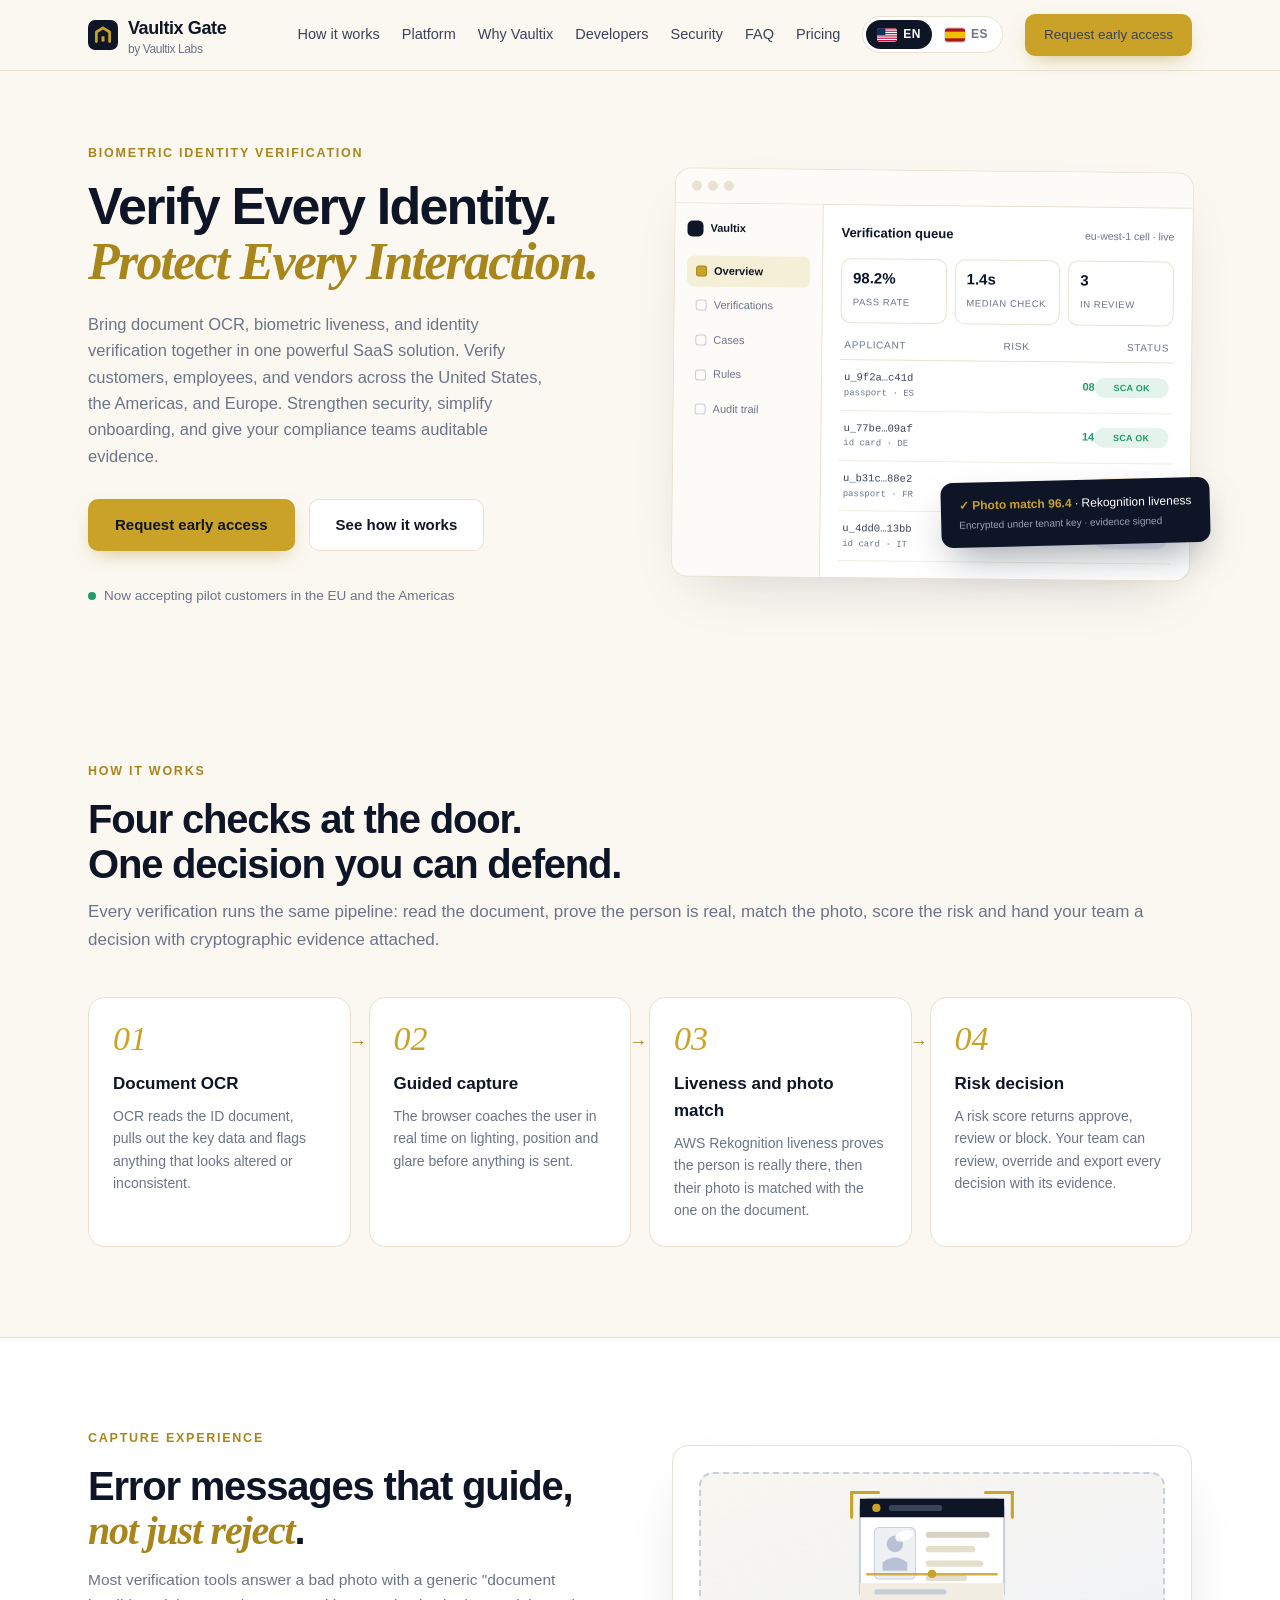
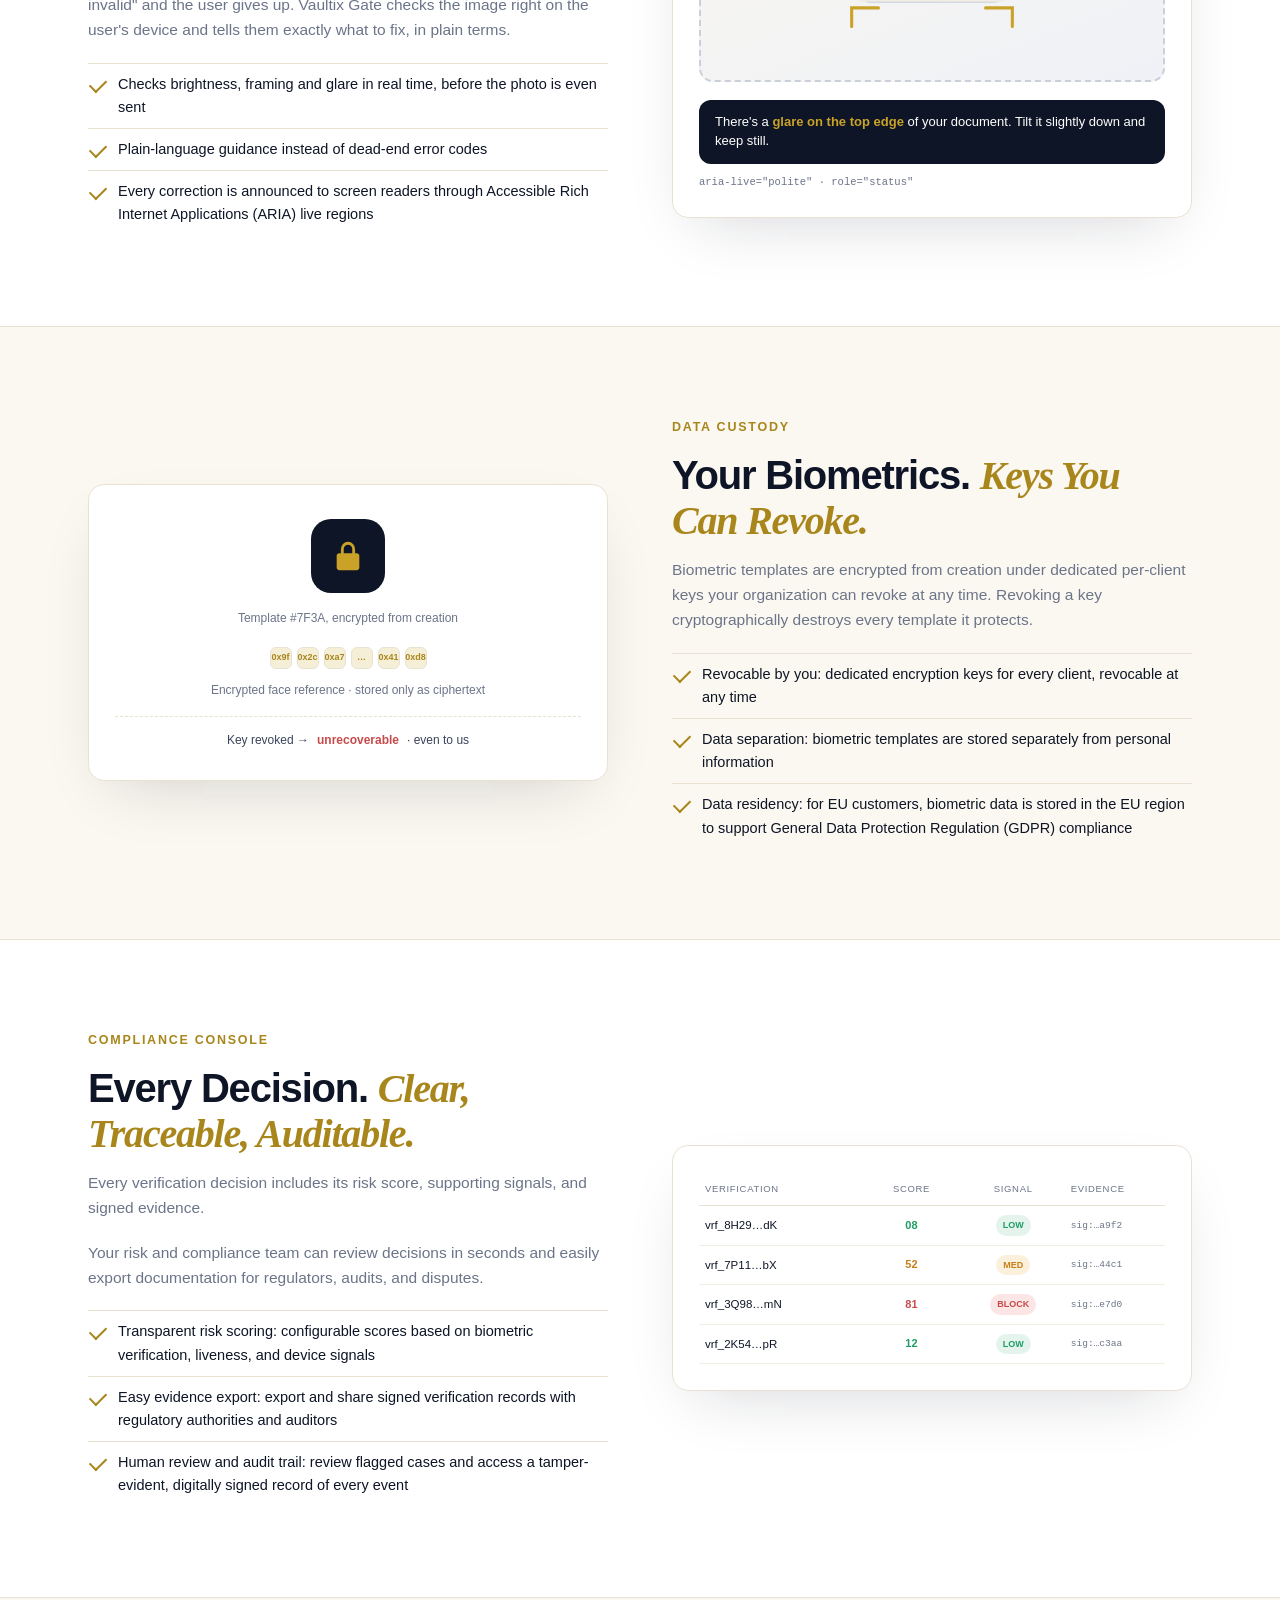
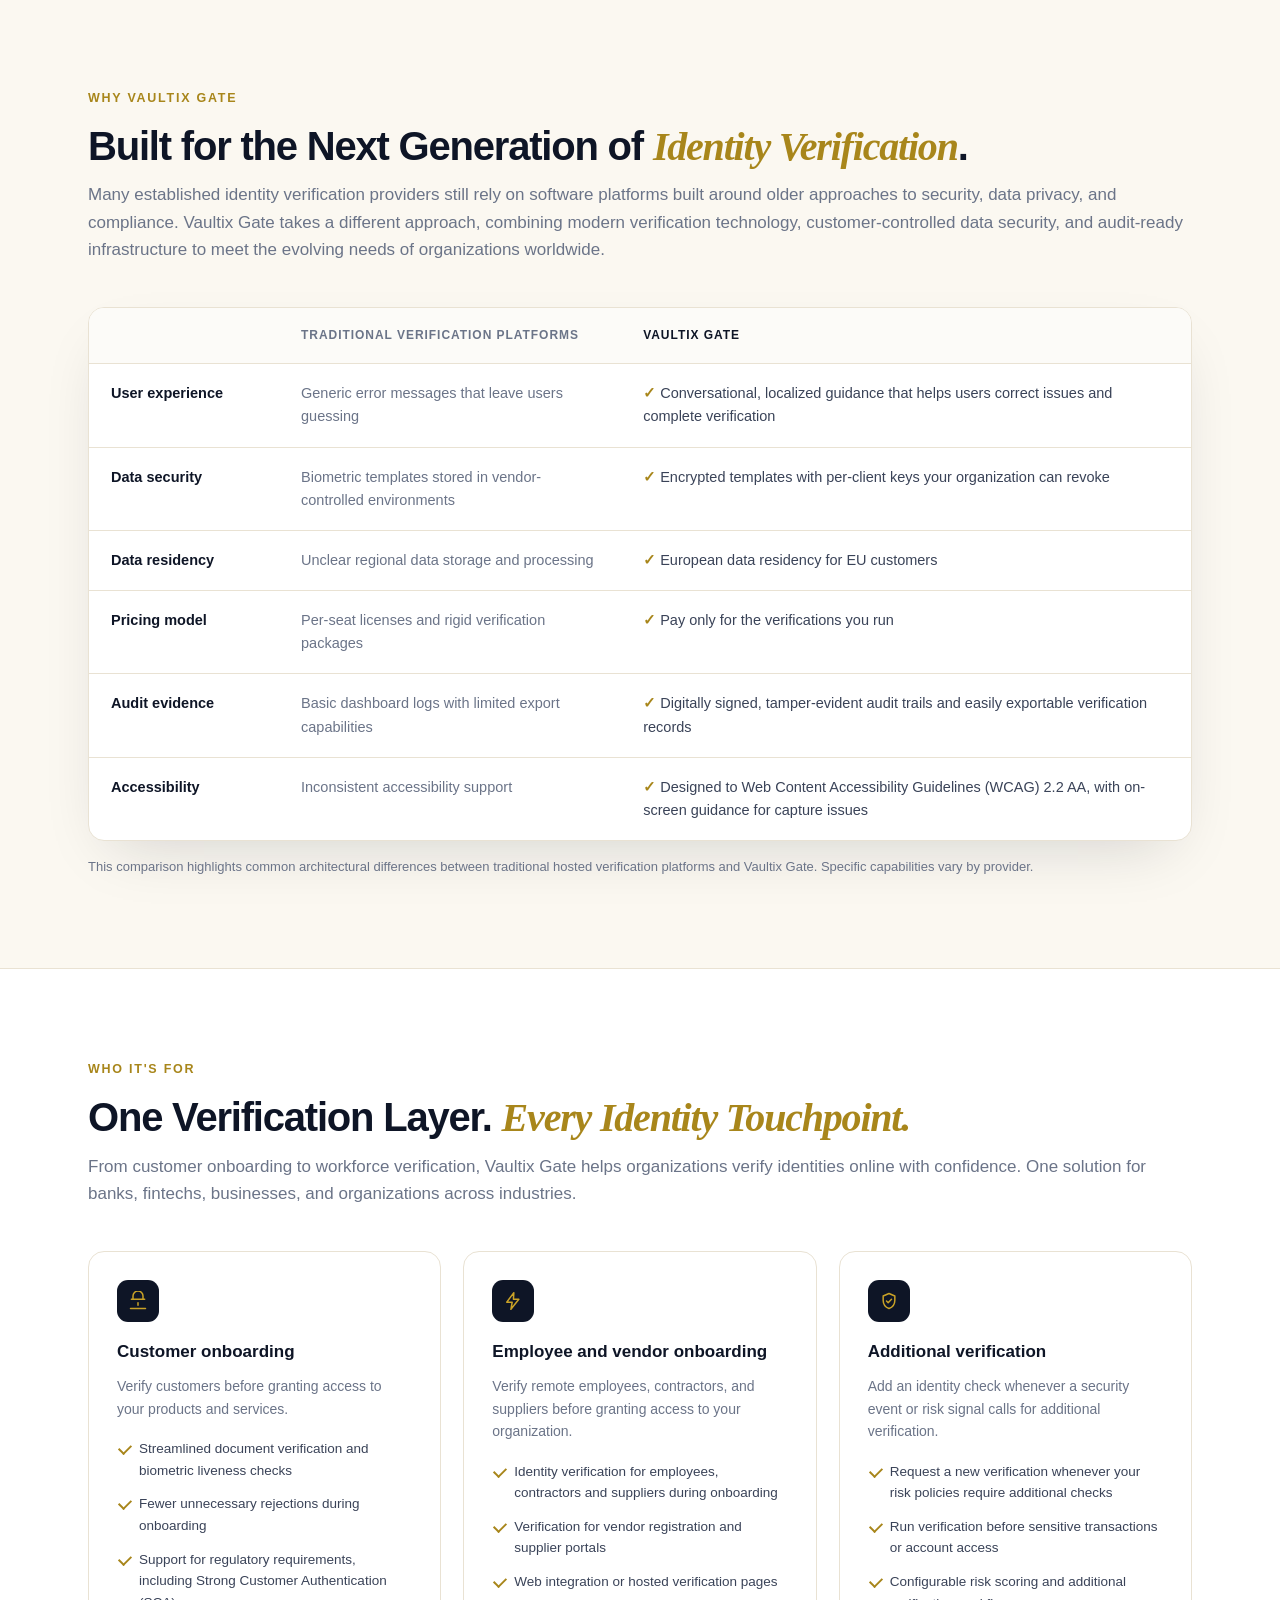
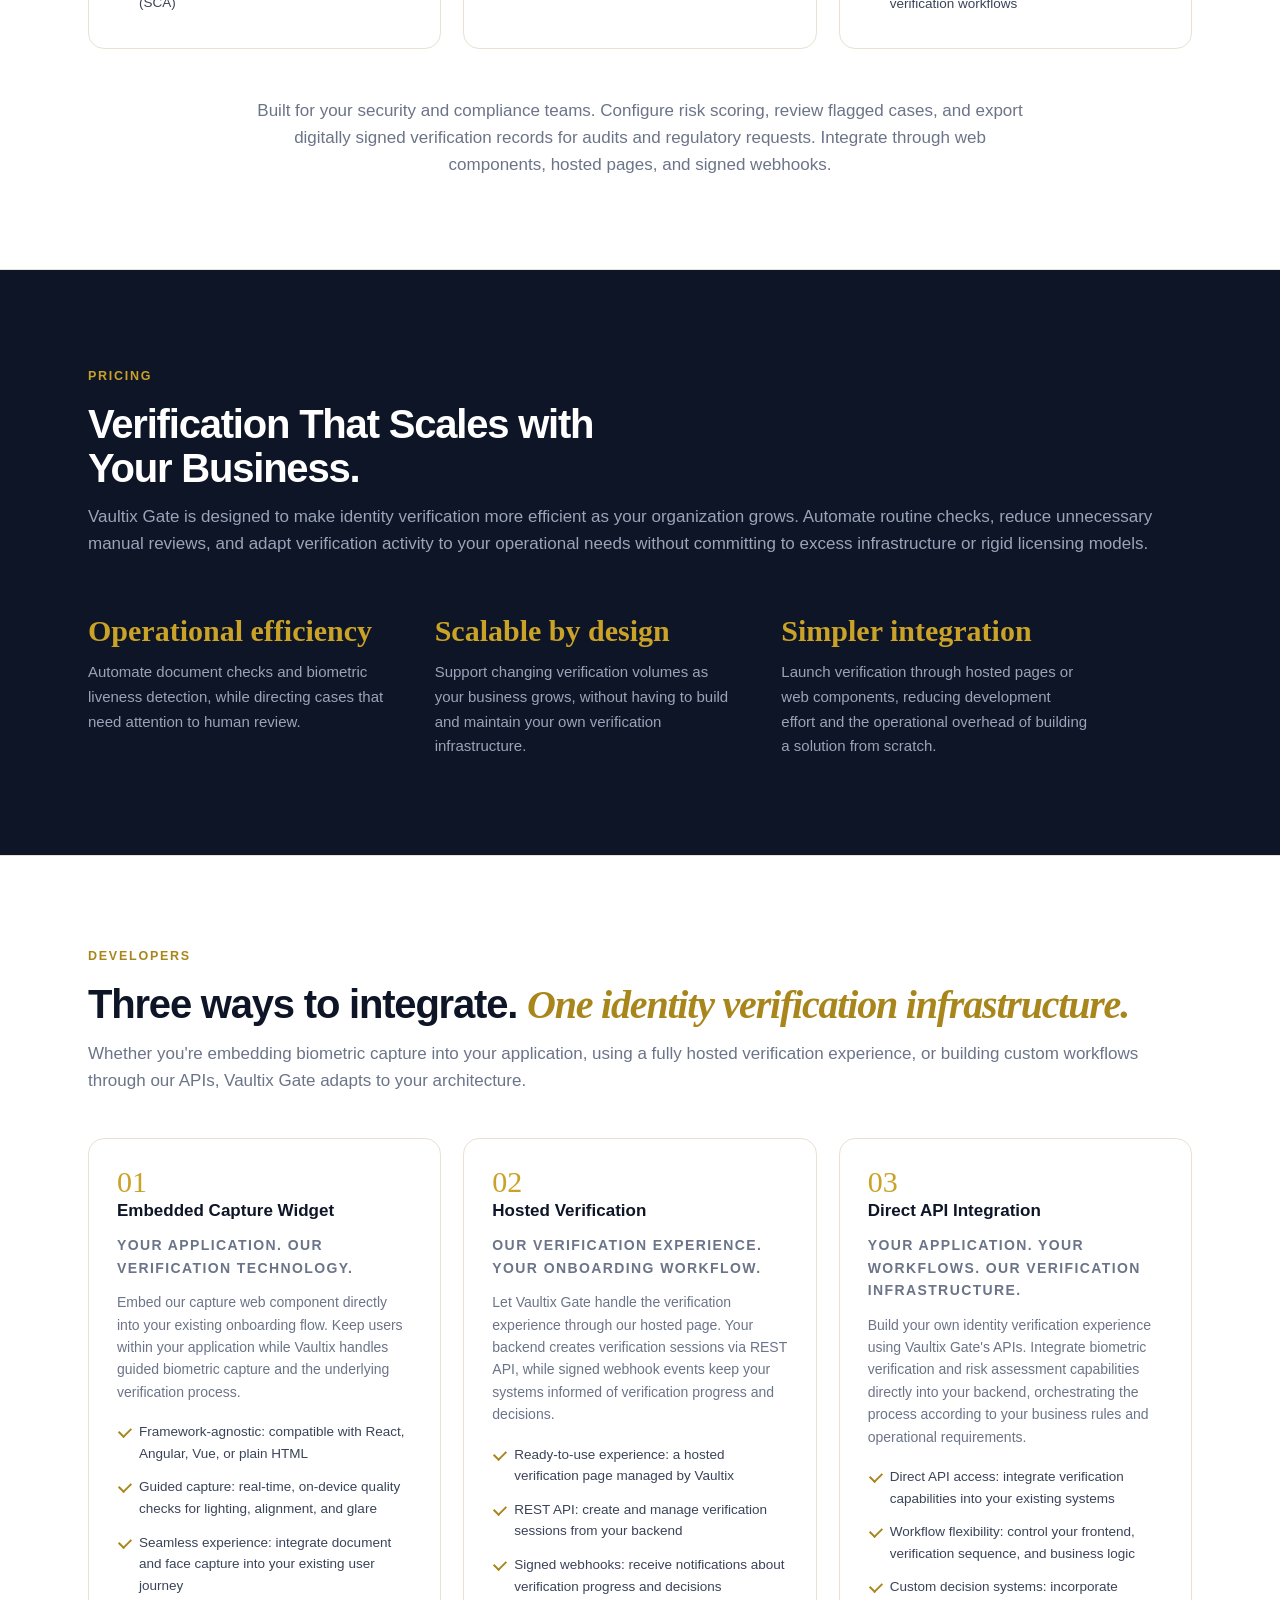
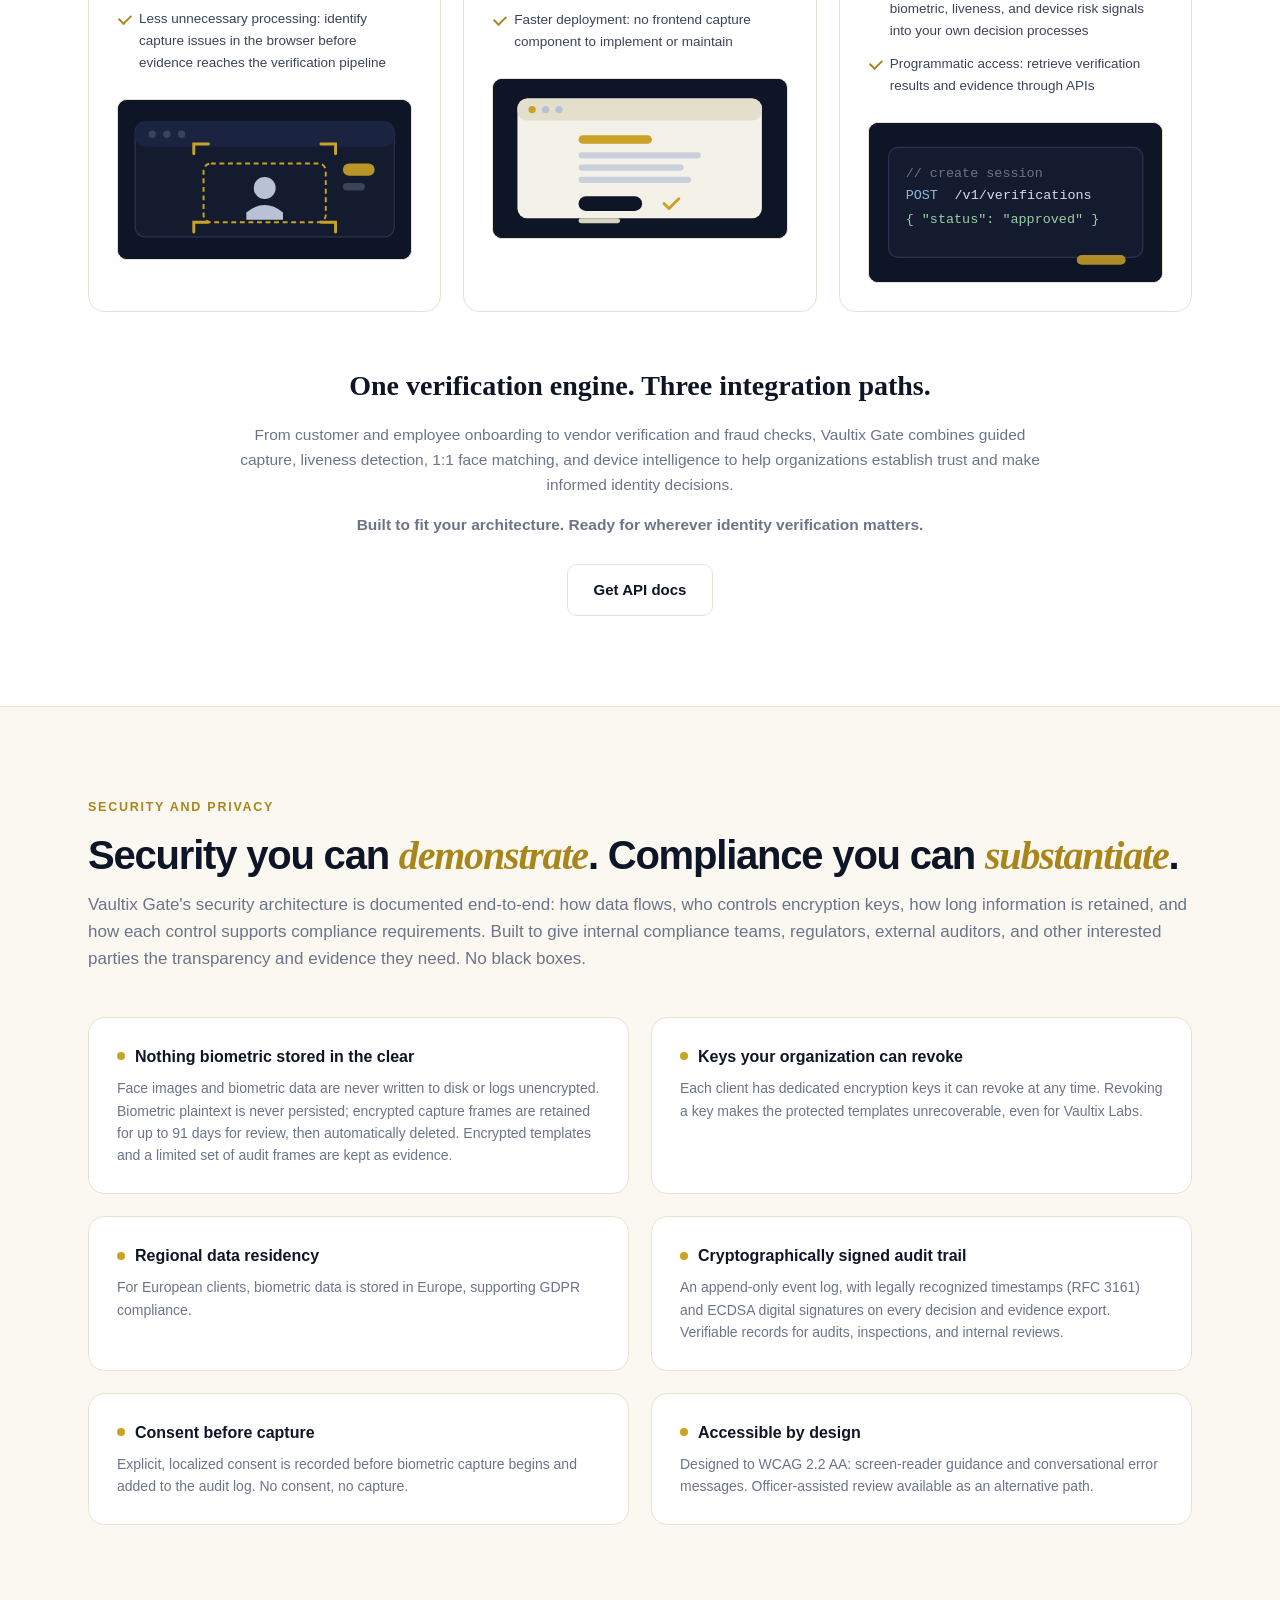
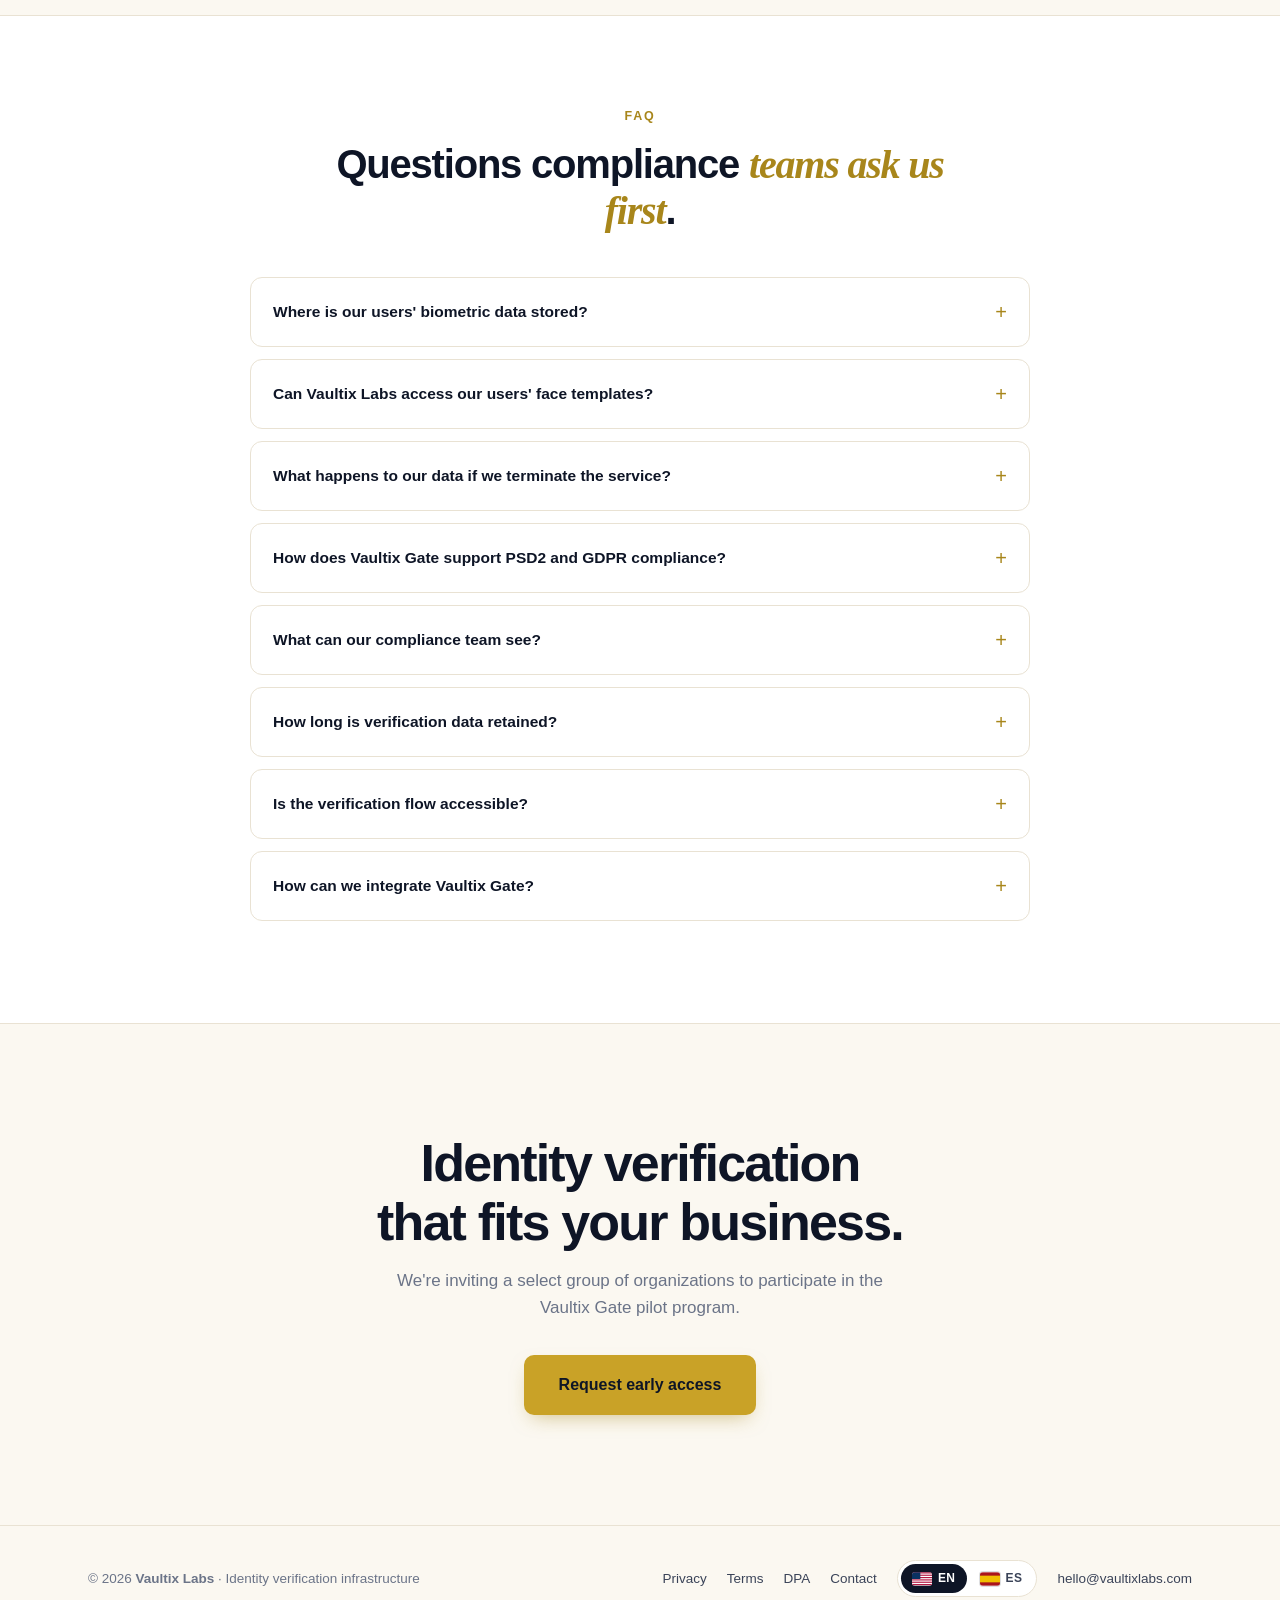
==== commit 94af65a5: "Address automated site audit: tighten copy and fix ES phrasing Copy revisions across EN/ES pages res" ====
--- a/index.html
+++ b/index.html
@@ -57,7 +57,7 @@
         "applicationCategory": "SecurityApplication",
         "operatingSystem": "Web",
         "url": "https://vaultixlabs.com/",
-        "description": "Compliance-first biometric identity verification for banks, neobanks and fintechs: certified liveness, face matching, device intelligence and a cryptographic audit trail.",
+        "description": "Compliance-first biometric identity verification for banks, neobanks and fintechs: AWS Rekognition liveness, face matching, device intelligence and a cryptographic audit trail.",
         "provider": { "@id": "https://vaultixlabs.com/#org" }
       },
       {
@@ -67,12 +67,12 @@
           {
             "@type": "Question",
             "name": "Where is our users' biometric data stored?",
-            "acceptedAnswer": { "@type": "Answer", "text": "Vaultix Gate operates across the United States, Latin America, and Europe. For customers in the European Union, biometric data is stored in Europe, supporting GDPR compliance." }
+            "acceptedAnswer": { "@type": "Answer", "text": "Vaultix Gate serves organizations across Europe, the United States, and Latin America. For customers in the European Union, biometric data is stored in Europe, supporting GDPR compliance." }
           },
           {
             "@type": "Question",
             "name": "Can Vaultix Labs access our users' face templates?",
-            "acceptedAnswer": { "@type": "Answer", "text": "No. Face data is encrypted with keys controlled by your organization. Vaultix operates the matching infrastructure but never holds the key material, making templates unreadable to us." }
+            "acceptedAnswer": { "@type": "Answer", "text": "No. Face data is encrypted under dedicated per-client keys your organization can revoke at any time. Revoking a key makes every template it protects cryptographically unrecoverable, even for Vaultix." }
           },
           {
             "@type": "Question",
@@ -87,17 +87,17 @@
           {
             "@type": "Question",
             "name": "What can our compliance team see?",
-            "acceptedAnswer": { "@type": "Answer", "text": "A dedicated dashboard provides the full verification queue, risk scores based on three signals (face match, liveness, and device reputation), configurable signal weighting, and a review queue for borderline cases. Exportable evidence packages include timestamps and digital signatures." }
+            "acceptedAnswer": { "@type": "Answer", "text": "A dedicated dashboard provides the full verification queue, risk scores based on three signals (face match, liveness, and device signals), per-tenant review policies, and a review queue for borderline cases. Exportable evidence packages include timestamps and digital signatures." }
           },
           {
             "@type": "Question",
             "name": "How long is verification data retained?",
-            "acceptedAnswer": { "@type": "Answer", "text": "Retention is configurable per client. Audit frames are stored in tamper-resistant storage, with a default retention period of 12 to 24 months to support dispute resolution and regulatory evidence requirements. Metadata follows your defined retention policy." }
+            "acceptedAnswer": { "@type": "Answer", "text": "Retention is configurable per client. Encrypted capture frames are kept for up to 91 days for review and then deleted; evidence objects are retained in tamper-proof storage for a configurable period of 90 days to 10 years. Metadata follows your defined retention policy." }
           },
           {
             "@type": "Question",
             "name": "Is the verification flow accessible?",
-            "acceptedAnswer": { "@type": "Answer", "text": "Yes. The capture widget meets WCAG 2.2 AA, with full keyboard navigation, screen-reader guidance, optional audio cues, and conversational error messages in your users' language." }
+            "acceptedAnswer": { "@type": "Answer", "text": "Yes. Vaultix Gate is designed to WCAG 2.2 AA, with screen-reader guidance and conversational error messages in plain language. An officer-assisted review path is available as an alternative." }
           },
           {
             "@type": "Question",
@@ -141,12 +141,12 @@
     <div>
       <div class="eyebrow">Biometric identity verification</div>
       <h1>Verify Every Identity. <span class="serif">Protect Every Interaction.</span></h1>
-      <p class="sub">Bring document OCR, biometric liveness, and identity verification together in one powerful SaaS solution for web and mobile. Verify customers, employees, and vendors across the United States, the Americas, and Europe. Strengthen security, simplify onboarding, and give your compliance teams auditable evidence.</p>
+      <p class="sub">Bring document OCR, biometric liveness, and identity verification together in one powerful SaaS solution. Verify customers, employees, and vendors across the United States, the Americas, and Europe. Strengthen security, simplify onboarding, and give your compliance teams auditable evidence.</p>
       <div class="cta-row">
         <a class="btn btn-gold" href="mailto:hello@vaultixlabs.com?subject=Early%20access%20request">Request early access</a>
         <a class="btn btn-ghost" href="#how">See how it works</a>
       </div>
-      <div class="proof"><span class="dot"></span> Now onboarding pilot customers in the EU and the Americas</div>
+      <div class="proof"><span class="dot"></span> Now accepting pilot customers in the EU and the Americas</div>
     </div>
 
     <!-- product mockup -->
@@ -172,13 +172,13 @@
             <div class="queue-head"><span>Applicant</span><span style="text-align:right">Risk</span><span style="text-align:right">Status</span></div>
             <div class="qrow"><div class="hash">u_9f2a…c41d<small>passport · ES</small></div><div class="score low">08</div><div class="pill low">SCA OK</div></div>
             <div class="qrow"><div class="hash">u_77be…09af<small>id card · DE</small></div><div class="score low">14</div><div class="pill low">SCA OK</div></div>
-            <div class="qrow"><div class="hash">u_b31c…88e2<small>passport · FR</small></div><div class="score med">47</div><div class="pill med">STEP-UP</div></div>
+            <div class="qrow"><div class="hash">u_b31c…88e2<small>passport · FR</small></div><div class="score med">47</div><div class="pill med">REVIEW</div></div>
             <div class="qrow"><div class="hash">u_4dd0…13bb<small>id card · IT</small></div><div class="score low">11</div><div class="pill rev">REVIEW</div></div>
           </div>
         </div>
       </div>
       <div class="float-card">
-        <span class="chk">✓ Photo match 96.4</span> · Certified liveness
+        <span class="chk">✓ Photo match 96.4</span> · Rekognition liveness
         <small>Encrypted under tenant key · evidence signed</small>
       </div>
     </div>
@@ -207,12 +207,12 @@
       <div class="step">
         <div class="num">03</div>
         <h3>Liveness and photo match</h3>
-        <p>A certified liveness test proves the person is really there, then their photo is matched with the one on the document.</p>
+        <p>AWS Rekognition liveness proves the person is really there, then their photo is matched with the one on the document.</p>
       </div>
       <div class="step">
         <div class="num">04</div>
         <h3>Risk decision</h3>
-        <p>A risk score returns approve, step up or block. Your team can review, override and export every decision with its evidence.</p>
+        <p>A risk score returns approve, review or block. Your team can review, override and export every decision with its evidence.</p>
       </div>
     </div>
   </div>
@@ -223,8 +223,8 @@
   <div class="container feat-grid">
     <div class="feat-copy">
       <div class="eyebrow">Capture experience</div>
-      <h2>Errors that guide, <span class="serif">not reject</span>.</h2>
-      <p>Most verification tools answer a bad photo with a generic "document invalid" and the user gives up. Vaultix Gate checks the image right on the user's device and tells them exactly what to fix, in plain language and in their own language.</p>
+      <h2>Error messages that guide, <span class="serif">not just reject</span>.</h2>
+      <p>Most verification tools answer a bad photo with a generic "document invalid" and the user gives up. Vaultix Gate checks the image right on the user's device and tells them exactly what to fix, in plain terms.</p>
       <ul>
         <li>Checks brightness, framing and glare in real time, before the photo is even sent</li>
         <li>Plain-language guidance instead of dead-end error codes</li>
@@ -267,12 +267,12 @@
   <div class="container feat-grid flip">
     <div class="feat-copy">
       <div class="eyebrow">Data custody</div>
-      <h2>Your Biometrics. <span class="serif">Your Keys. Your Control.</span></h2>
-      <p>Biometric templates are encrypted from creation using dedicated keys controlled by your organization, never Vaultix. Revoke access, and those templates become inaccessible, even to us.</p>
+      <h2>Your Biometrics. <span class="serif">Keys You Can Revoke.</span></h2>
+      <p>Biometric templates are encrypted from creation under dedicated per-client keys your organization can revoke at any time. Revoking a key cryptographically destroys every template it protects.</p>
       <ul>
-        <li>Your keys, your control: dedicated AWS Key Management Service (KMS) encryption keys for every client, revocable at any time</li>
+        <li>Revocable by you: dedicated encryption keys for every client, revocable at any time</li>
         <li>Data separation: biometric templates are stored separately from personal information</li>
-        <li>Regional data residency: sensitive data stays within the regional infrastructure serving your organization; for EU customers, biometric data is stored in Europe to support General Data Protection Regulation (GDPR) compliance</li>
+        <li>Data residency: for EU customers, biometric data is stored in the EU region to support General Data Protection Regulation (GDPR) compliance</li>
       </ul>
     </div>
     <div class="vis">
@@ -281,8 +281,8 @@
           <svg width="34" height="34" viewBox="0 0 24 24" fill="none"><path d="M12 2a5 5 0 0 0-5 5v3H6a2 2 0 0 0-2 2v8a2 2 0 0 0 2 2h12a2 2 0 0 0 2-2v-8a2 2 0 0 0-2-2h-1V7a5 5 0 0 0-5-5zm-3 8V7a3 3 0 1 1 6 0v3H9z" fill="#C9A227"/></svg>
         </div>
         <div class="cap">Template #7F3A, encrypted from creation</div>
-        <div class="vector-row"><i>x₁</i><i>x₂</i><i>x₃</i><i>…</i><i>x₅₁₁</i><i>x₅₁₂</i></div>
-        <div class="cap">512-number face signature · stored only as ciphertext</div>
+        <div class="vector-row"><i>0x9f</i><i>0x2c</i><i>0xa7</i><i>…</i><i>0x41</i><i>0xd8</i></div>
+        <div class="cap">Encrypted face reference · stored only as ciphertext</div>
         <div class="shred">Key revoked → <b>unrecoverable</b> · even to us</div>
       </div>
     </div>
@@ -295,7 +295,8 @@
     <div class="feat-copy">
       <div class="eyebrow">Compliance console</div>
       <h2>Every Decision. <span class="serif">Clear, Traceable, Auditable.</span></h2>
-      <p>Every verification decision includes its risk score, supporting signals, and signed evidence. Your team can review decisions in seconds and easily export documentation for regulators, audits, and disputes.</p>
+      <p>Every verification decision includes its risk score, supporting signals, and signed evidence.</p>
+      <p>Your risk and compliance team can review decisions in seconds and easily export documentation for regulators, audits, and disputes.</p>
       <ul>
         <li>Transparent risk scoring: configurable scores based on biometric verification, liveness, and device signals</li>
         <li>Easy evidence export: export and share signed verification records with regulatory authorities and auditors</li>
@@ -340,12 +341,12 @@
           <tr>
             <td>Data security</td>
             <td class="them">Biometric templates stored in vendor-controlled environments</td>
-            <td class="us-cell"><span class="tick">✓</span> Encrypted templates protected by keys controlled by your organization</td>
+            <td class="us-cell"><span class="tick">✓</span> Encrypted templates with per-client keys your organization can revoke</td>
           </tr>
           <tr>
             <td>Data residency</td>
             <td class="them">Unclear regional data storage and processing</td>
-            <td class="us-cell"><span class="tick">✓</span> Regional data storage, including European data residency for EU customers</td>
+            <td class="us-cell"><span class="tick">✓</span> European data residency for EU customers</td>
           </tr>
           <tr>
             <td>Pricing model</td>
@@ -360,7 +361,7 @@
           <tr>
             <td>Accessibility</td>
             <td class="them">Inconsistent accessibility support</td>
-            <td class="us-cell"><span class="tick">✓</span> Designed to meet Web Content Accessibility Guidelines (WCAG) 2.2 AA standards, with on-screen guidance and full keyboard support</td>
+            <td class="us-cell"><span class="tick">✓</span> Designed to Web Content Accessibility Guidelines (WCAG) 2.2 AA, with on-screen guidance for capture issues</td>
           </tr>
         </tbody>
       </table>
@@ -375,7 +376,7 @@
     <div class="section-head">
       <div class="eyebrow">Who it's for</div>
       <h2>One Verification Layer. <span class="serif">Every Identity Touchpoint.</span></h2>
-      <p class="lead">From customer onboarding to workforce verification and secure access, Vaultix Gate helps organizations verify identities online with confidence. One solution for banks, fintechs, businesses, and organizations across industries.</p>
+      <p class="lead">From customer onboarding to workforce verification, Vaultix Gate helps organizations verify identities online with confidence. One solution for banks, fintechs, businesses, and organizations across industries.</p>
     </div>
     <div class="cards-3">
       <div class="card">
@@ -393,18 +394,18 @@
         <h3>Employee and vendor onboarding</h3>
         <p>Verify remote employees, contractors, and suppliers before granting access to your organization.</p>
         <ul>
-          <li>Secure identity checks for remote workforce onboarding</li>
+          <li>Identity verification for employees, contractors and suppliers during onboarding</li>
           <li>Verification for vendor registration and supplier portals</li>
           <li>Web integration or hosted verification pages</li>
         </ul>
       </div>
       <div class="card">
         <div class="icon"><svg viewBox="0 0 24 24" fill="none"><path d="M12 3l7 3v5c0 4.5-3 8.5-7 10-4-1.5-7-5.5-7-10V6l7-3z" stroke="#C9A227" stroke-width="1.8" stroke-linecap="round" stroke-linejoin="round"/><path d="M9 12l2 2 4-4" stroke="#C9A227" stroke-width="1.8" stroke-linecap="round" stroke-linejoin="round"/></svg></div>
-        <h3>Secure access and additional verification</h3>
+        <h3>Additional verification</h3>
         <p>Add an identity check whenever a security event or risk signal calls for additional verification.</p>
         <ul>
-          <li>Trigger liveness checks when suspicious activity is detected</li>
-          <li>Add verification before sensitive transactions or account access</li>
+          <li>Request a new verification whenever your risk policies require additional checks</li>
+          <li>Run verification before sensitive transactions or account access</li>
           <li>Configurable risk scoring and additional verification workflows</li>
         </ul>
       </div>
@@ -478,7 +479,7 @@
     </div>
     <div class="int-footer">
       <h3>One verification engine. Three integration paths.</h3>
-      <p>From customer and employee onboarding to vendor verification and fraud prevention, Vaultix Gate combines guided capture, liveness detection, 1:1 face matching, and device intelligence to help organizations establish trust and make informed identity decisions.</p>
+      <p>From customer and employee onboarding to vendor verification and fraud checks, Vaultix Gate combines guided capture, liveness detection, 1:1 face matching, and device intelligence to help organizations establish trust and make informed identity decisions.</p>
       <p class="int-tag">Built to fit your architecture. Ready for wherever identity verification matters.</p>
       <div style="margin-top:26px">
         <a class="btn btn-ghost" href="mailto:hello@vaultixlabs.com?subject=API%20%26%20integration%20docs">Get API docs</a>
@@ -498,15 +499,15 @@
     <div class="sec-grid">
       <div class="sec-card">
         <h3><span class="dot-i"></span>Nothing biometric stored in the clear</h3>
-        <p>Face images and biometric data are never written to disk or logs unencrypted. Raw captures are deleted after processing; encrypted templates and a limited set of audit frames are retained as evidence.</p>
+        <p>Face images and biometric data are never written to disk or logs unencrypted. Biometric plaintext is never persisted; encrypted capture frames are retained for up to 91 days for review, then automatically deleted. Encrypted templates and a limited set of audit frames are kept as evidence.</p>
       </div>
       <div class="sec-card">
-        <h3><span class="dot-i"></span>Keys under your organization's control</h3>
-        <p>Each client has dedicated encryption keys and retains control of the key material. Revoking a key makes the protected templates unrecoverable, even for Vaultix Labs.</p>
+        <h3><span class="dot-i"></span>Keys your organization can revoke</h3>
+        <p>Each client has dedicated encryption keys it can revoke at any time. Revoking a key makes the protected templates unrecoverable, even for Vaultix Labs.</p>
       </div>
       <div class="sec-card">
         <h3><span class="dot-i"></span>Regional data residency</h3>
-        <p>Data is stored in regional infrastructure across the United States, Latin America, and Europe. For European clients, biometric data remains within Europe, supporting GDPR compliance.</p>
+        <p>For European clients, biometric data is stored in Europe, supporting GDPR compliance.</p>
       </div>
       <div class="sec-card">
         <h3><span class="dot-i"></span>Cryptographically signed audit trail</h3>
@@ -518,7 +519,7 @@
       </div>
       <div class="sec-card">
         <h3><span class="dot-i"></span>Accessible by design</h3>
-        <p>WCAG 2.2 AA throughout: screen-reader guidance, full keyboard navigation, and optional audio cues.</p>
+        <p>Designed to WCAG 2.2 AA: screen-reader guidance and conversational error messages. Officer-assisted review available as an alternative path.</p>
       </div>
     </div>
   </div>
@@ -534,11 +535,11 @@
     <div class="faq-list">
       <details class="faq">
         <summary>Where is our users' biometric data stored?</summary>
-        <div class="faq-body"><p>Vaultix Gate operates across the United States, Latin America, and Europe. For customers in the European Union, biometric data is stored in Europe, supporting GDPR compliance.</p></div>
+        <div class="faq-body"><p>Vaultix Gate serves organizations across Europe, the United States, and Latin America. For customers in the European Union, biometric data is stored in Europe, supporting GDPR compliance.</p></div>
       </details>
       <details class="faq">
         <summary>Can Vaultix Labs access our users' face templates?</summary>
-        <div class="faq-body"><p>No. Face data is encrypted with keys controlled by your organization. Vaultix operates the matching infrastructure but never holds the key material, making templates unreadable to us.</p></div>
+        <div class="faq-body"><p>No. Face data is encrypted under dedicated per-client keys your organization can revoke at any time. Revoking a key makes every template it protects cryptographically unrecoverable, even for Vaultix.</p></div>
       </details>
       <details class="faq">
         <summary>What happens to our data if we terminate the service?</summary>
@@ -550,15 +551,15 @@
       </details>
       <details class="faq">
         <summary>What can our compliance team see?</summary>
-        <div class="faq-body"><p>A dedicated dashboard provides the full verification queue, risk scores based on three signals (face match, liveness, and device reputation), configurable signal weighting, and a review queue for borderline cases. Exportable evidence packages include timestamps and digital signatures.</p></div>
+        <div class="faq-body"><p>A dedicated dashboard provides the full verification queue, risk scores based on three signals (face match, liveness, and device signals), per-tenant review policies, and a review queue for borderline cases. Exportable evidence packages include timestamps and digital signatures.</p></div>
       </details>
       <details class="faq">
         <summary>How long is verification data retained?</summary>
-        <div class="faq-body"><p>Retention is configurable per client. Audit frames are stored in tamper-resistant storage, with a default retention period of 12 to 24 months to support dispute resolution and regulatory evidence requirements. Metadata follows your defined retention policy.</p></div>
+        <div class="faq-body"><p>Retention is configurable per client. Encrypted capture frames are kept for up to 91 days for review and then deleted; evidence objects are retained in tamper-proof storage for a configurable period of 90 days to 10 years. Metadata follows your defined retention policy.</p></div>
       </details>
       <details class="faq">
         <summary>Is the verification flow accessible?</summary>
-        <div class="faq-body"><p>Yes. The capture widget meets WCAG 2.2 AA, with full keyboard navigation, screen-reader guidance, optional audio cues, and conversational error messages in your users' language.</p></div>
+        <div class="faq-body"><p>Yes. Vaultix Gate is designed to WCAG 2.2 AA, with screen-reader guidance and conversational error messages in plain language. An officer-assisted review path is available as an alternative.</p></div>
       </details>
       <details class="faq">
         <summary>How can we integrate Vaultix Gate?</summary>
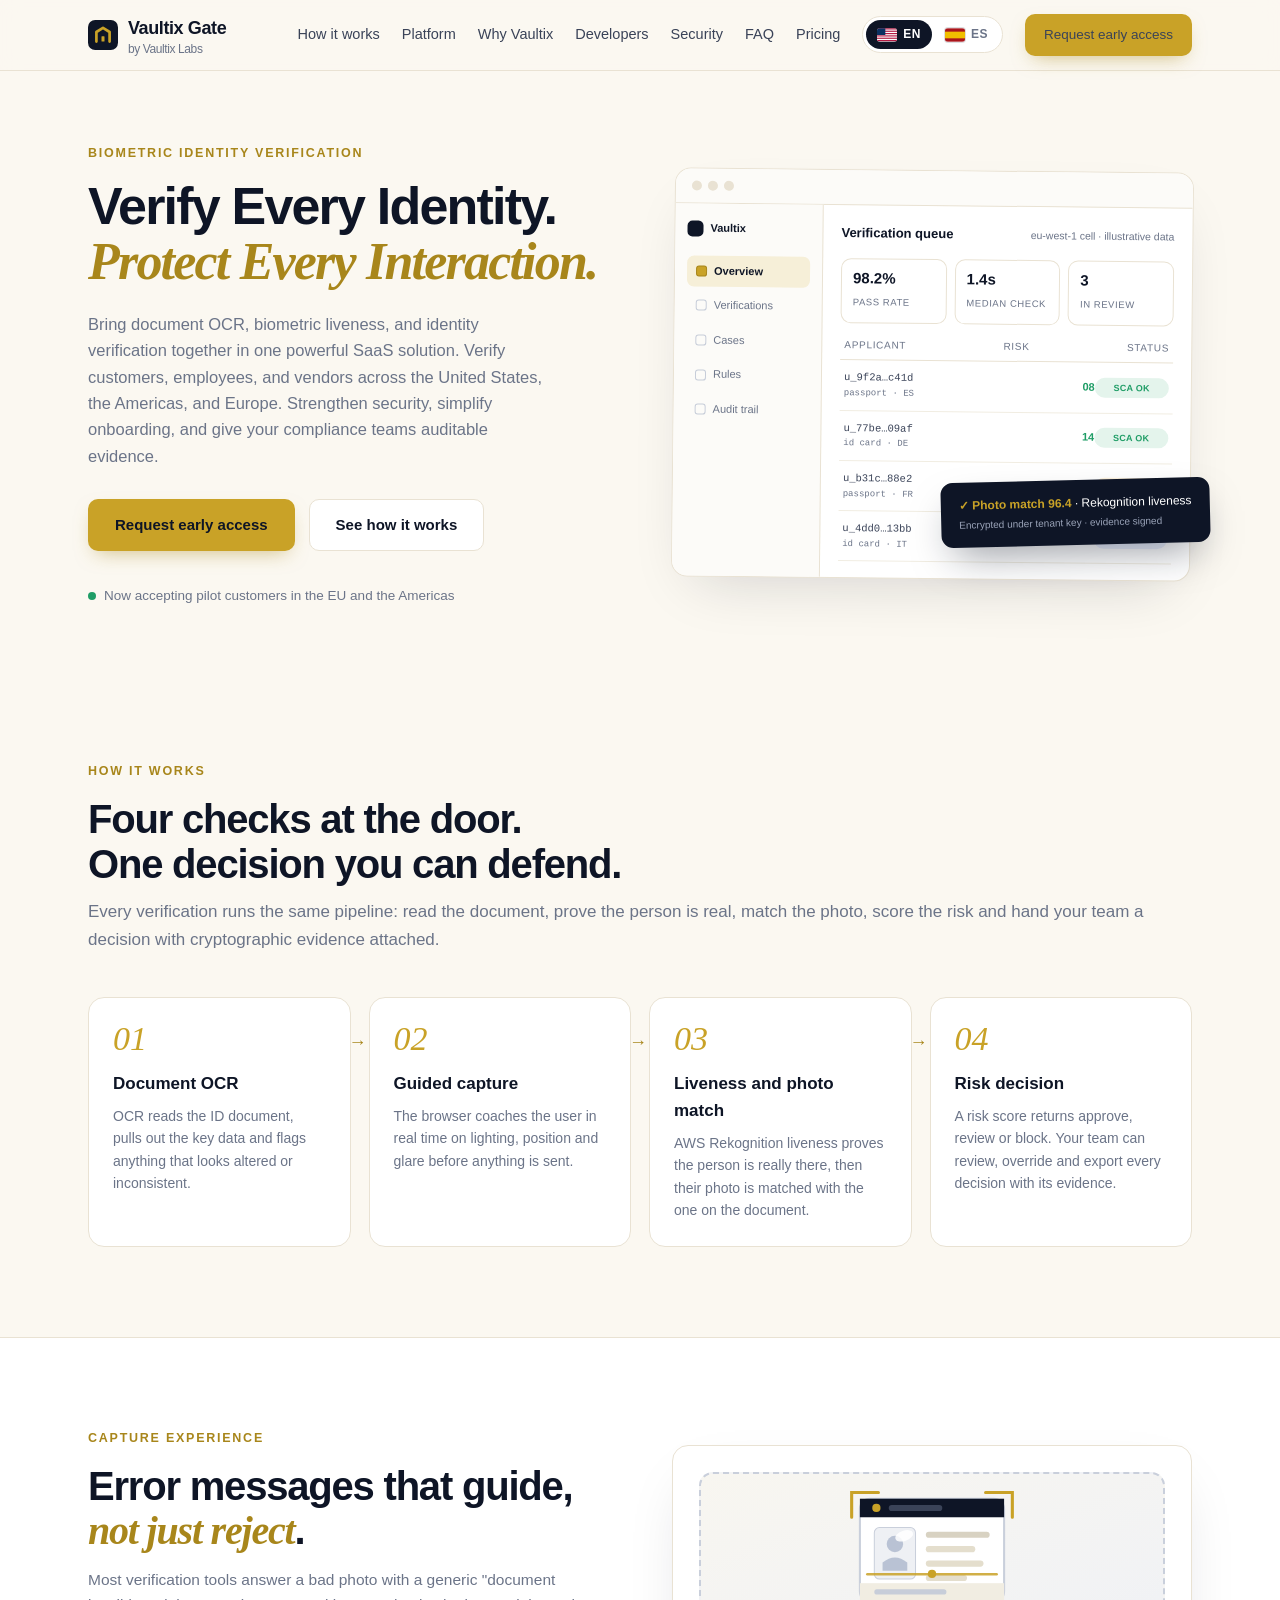
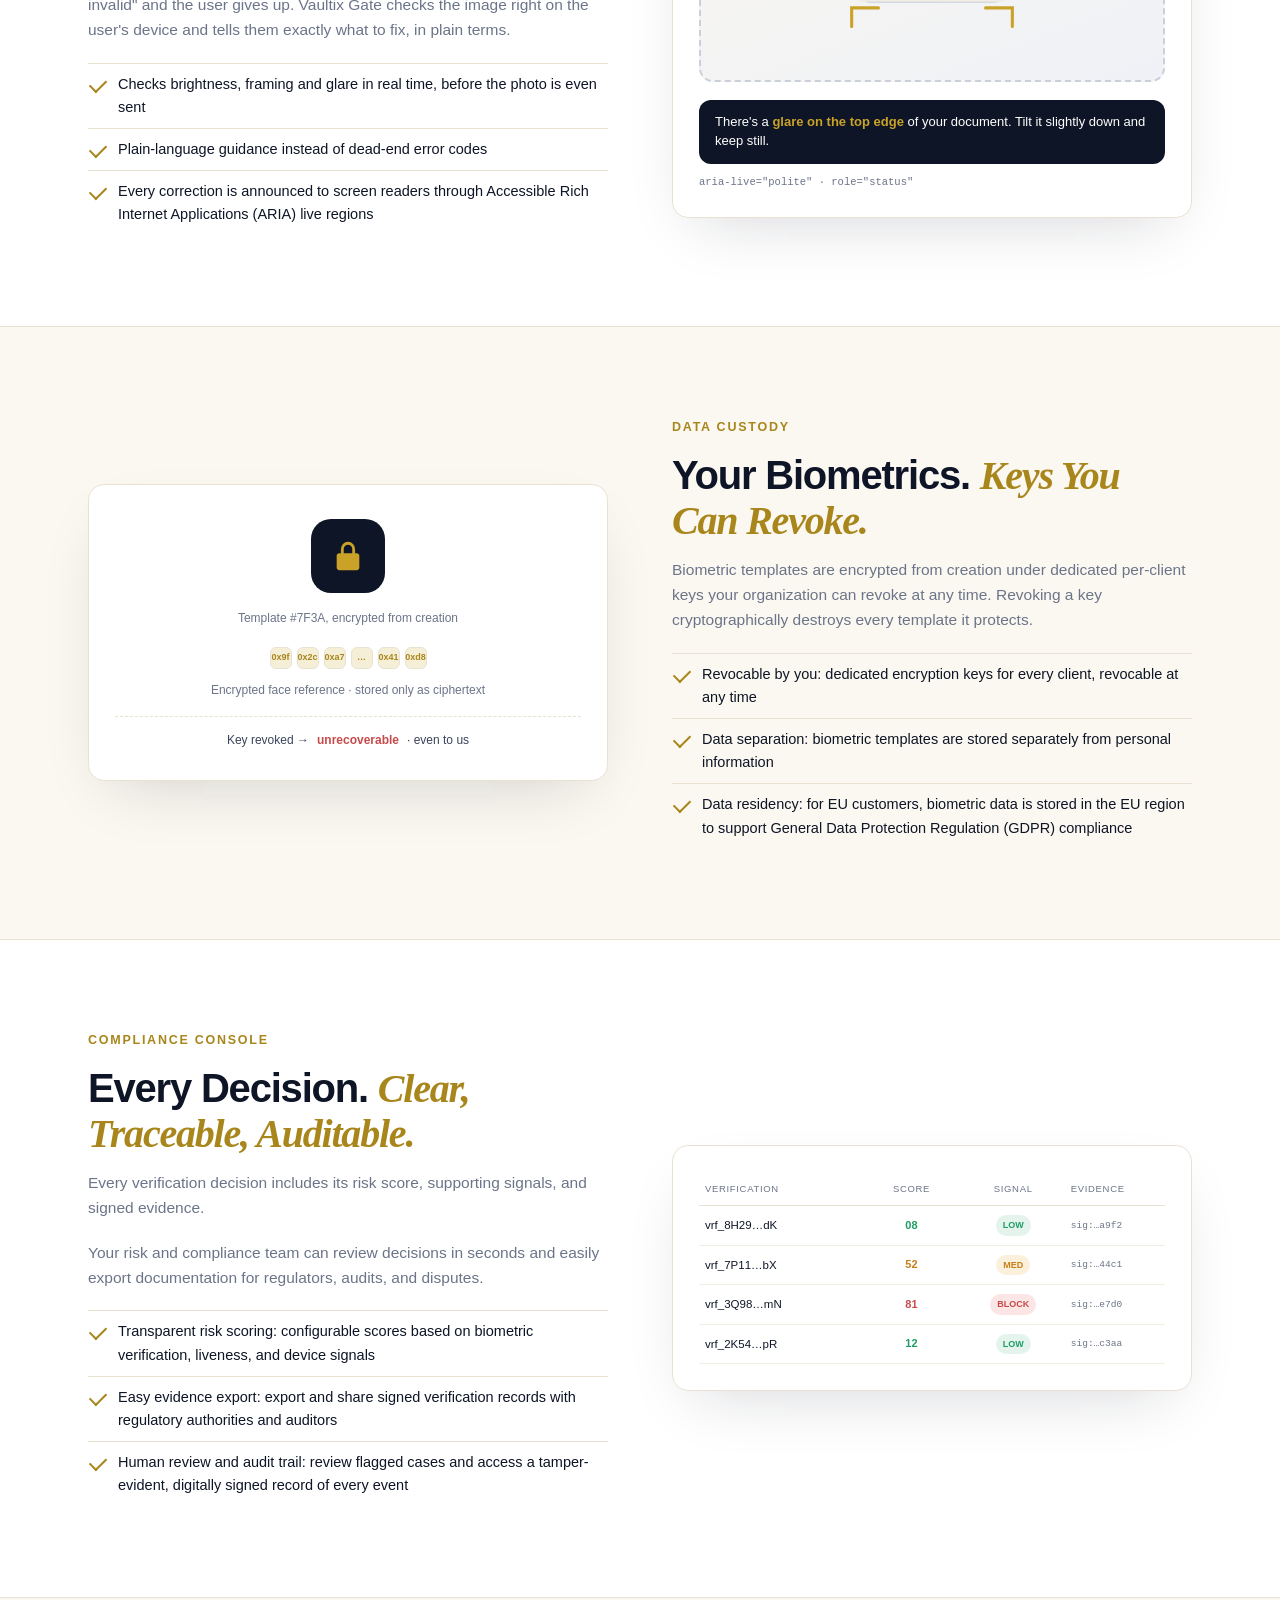
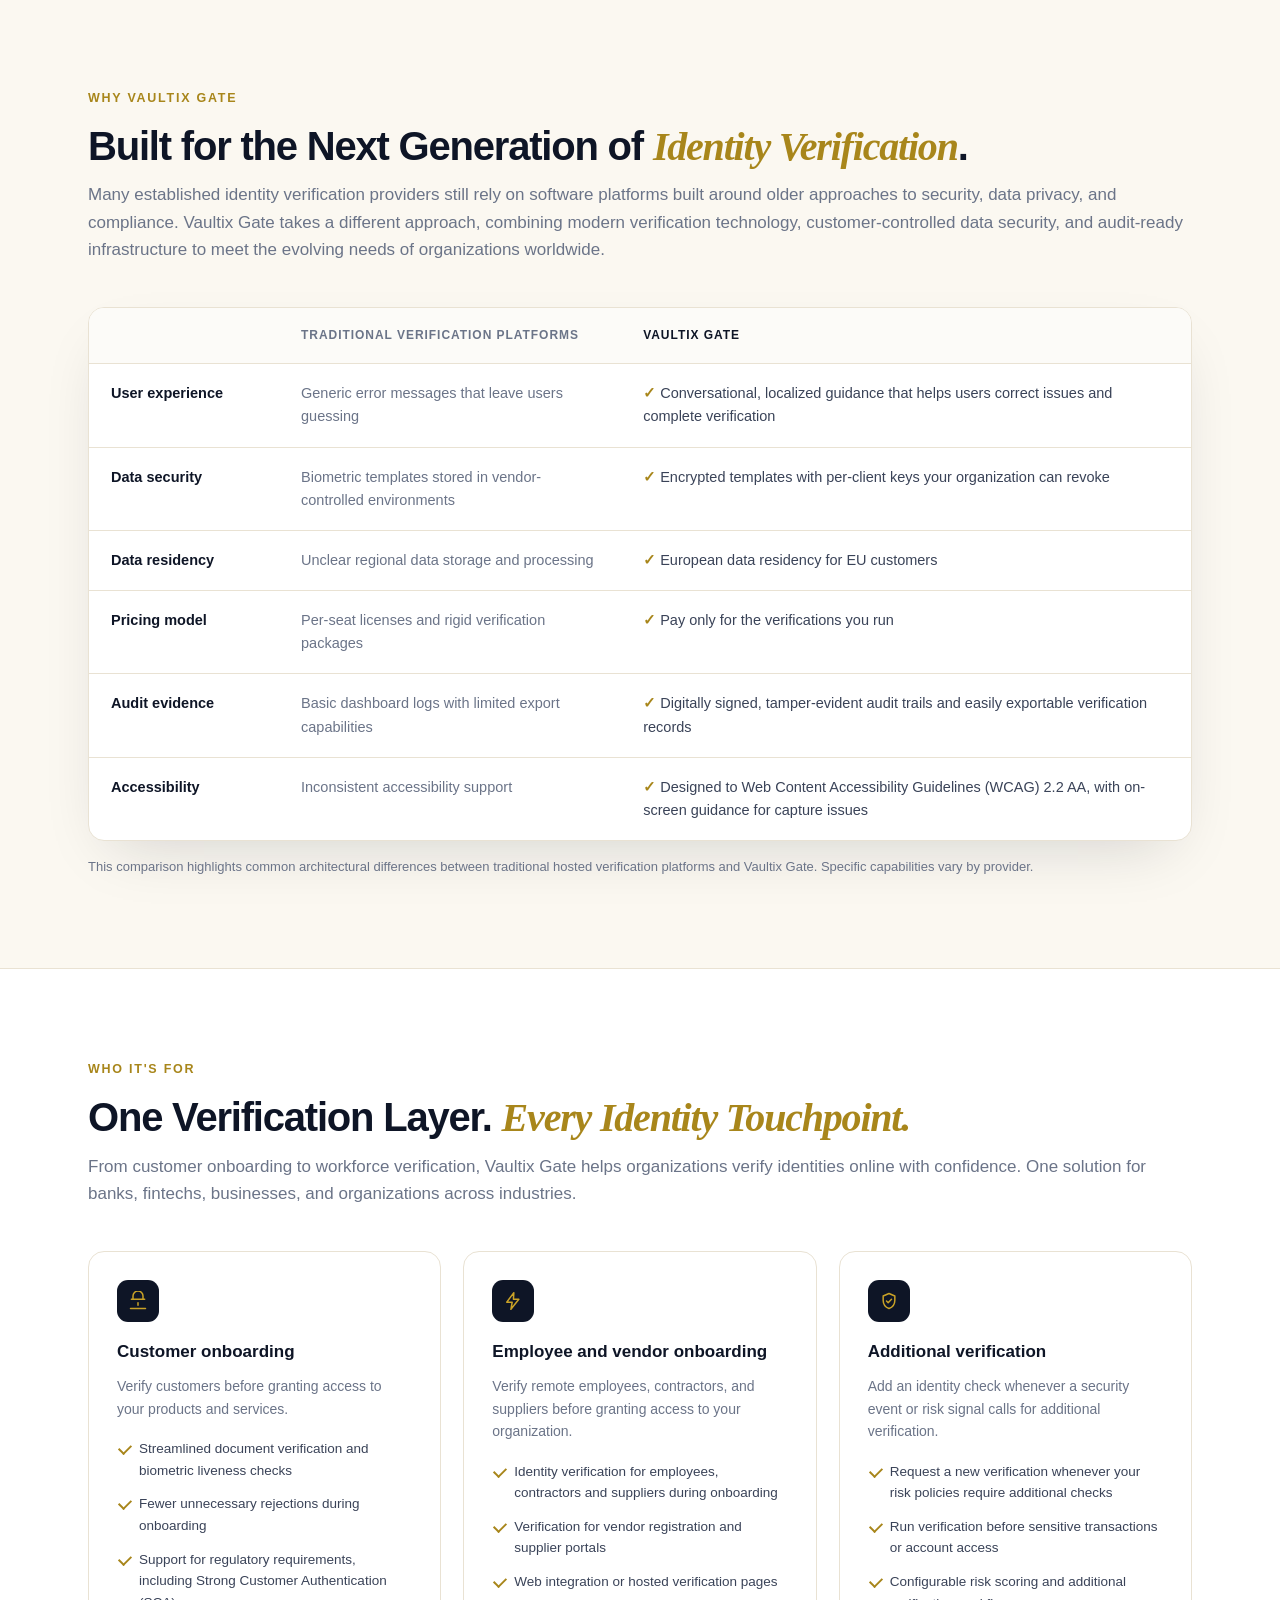
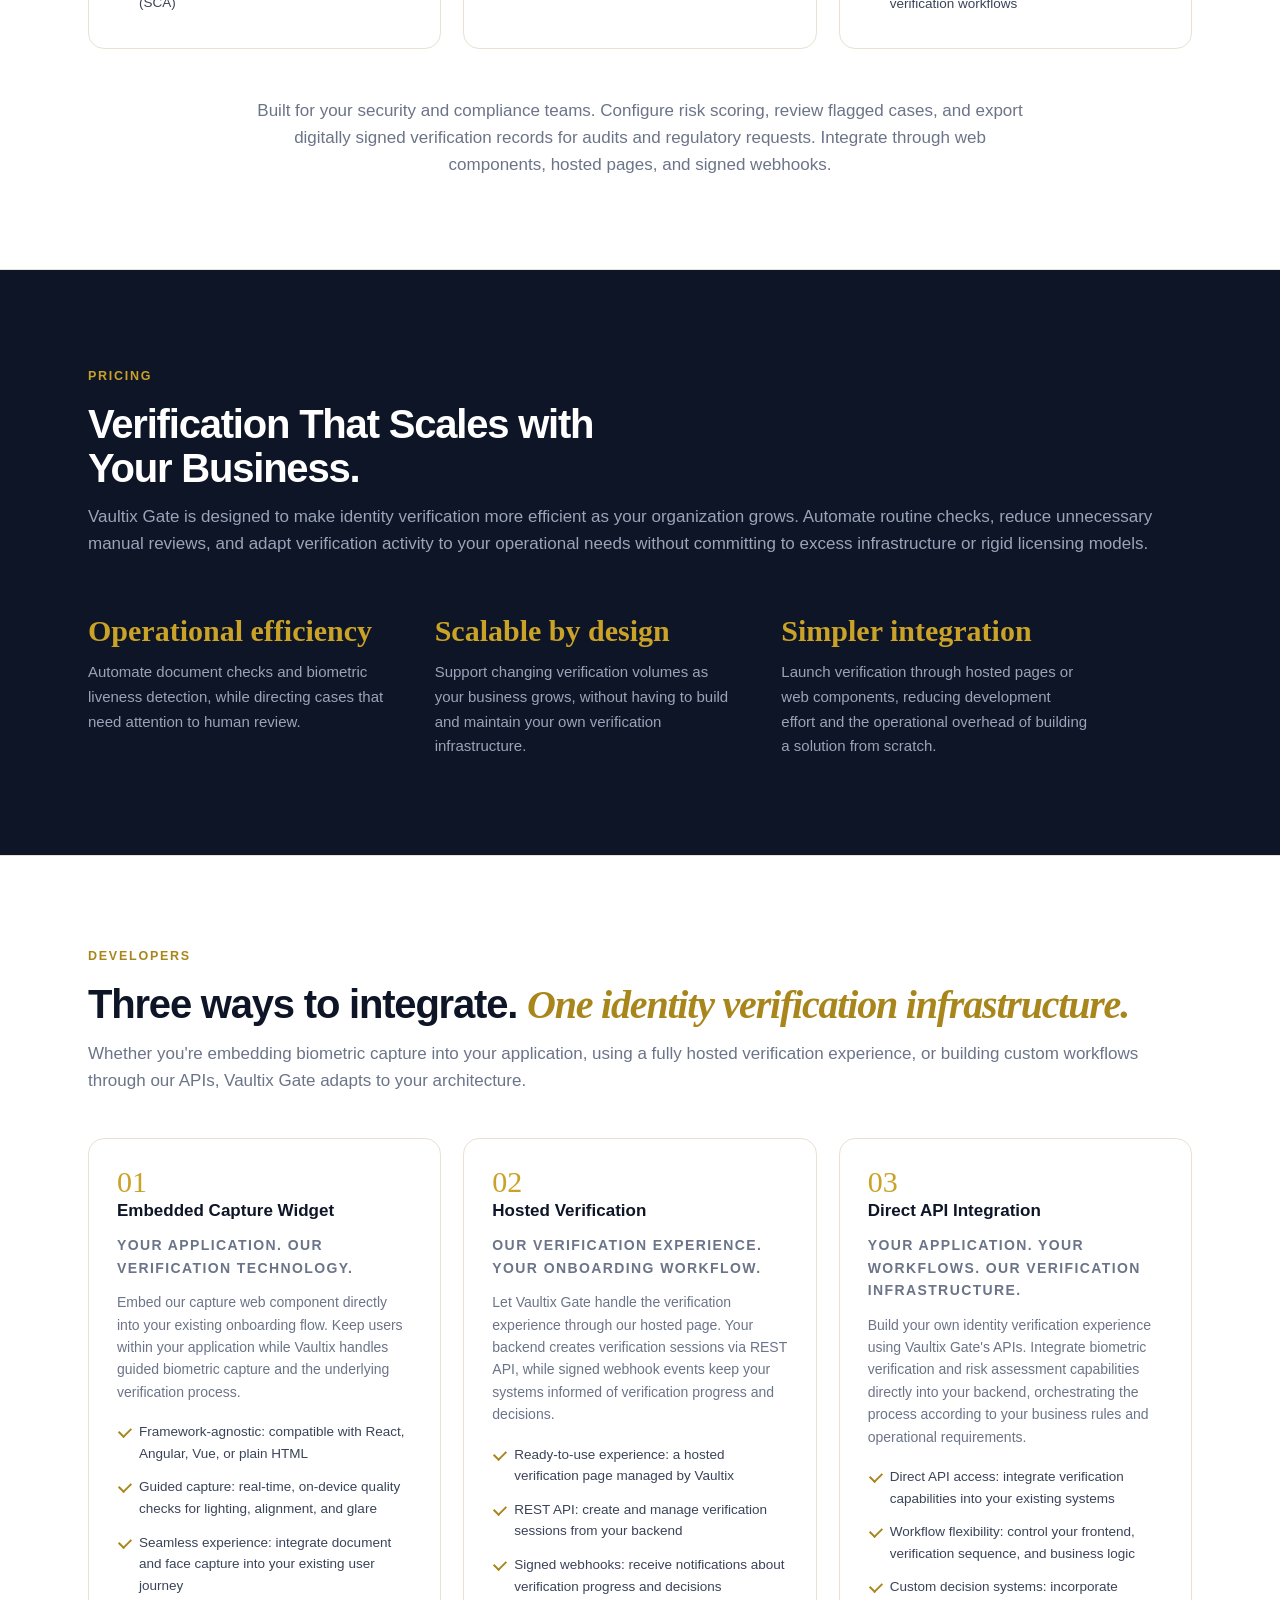
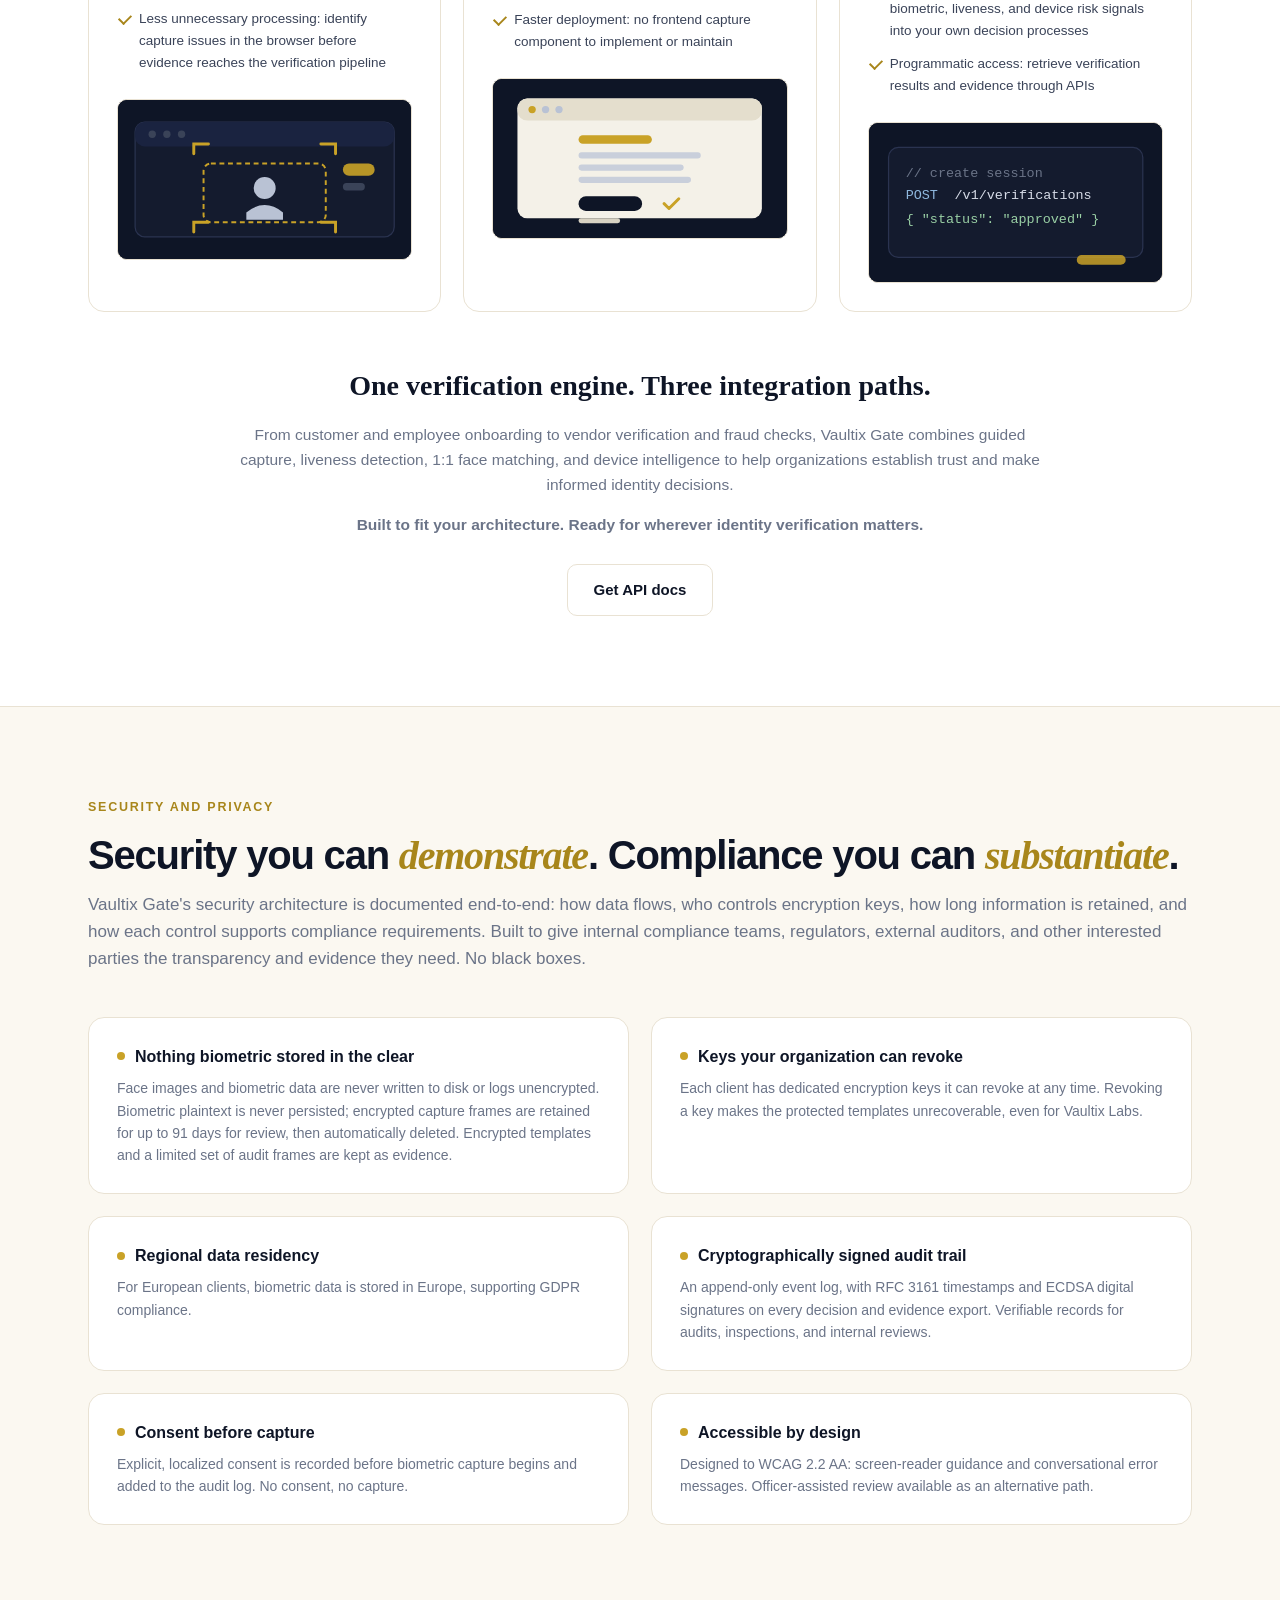
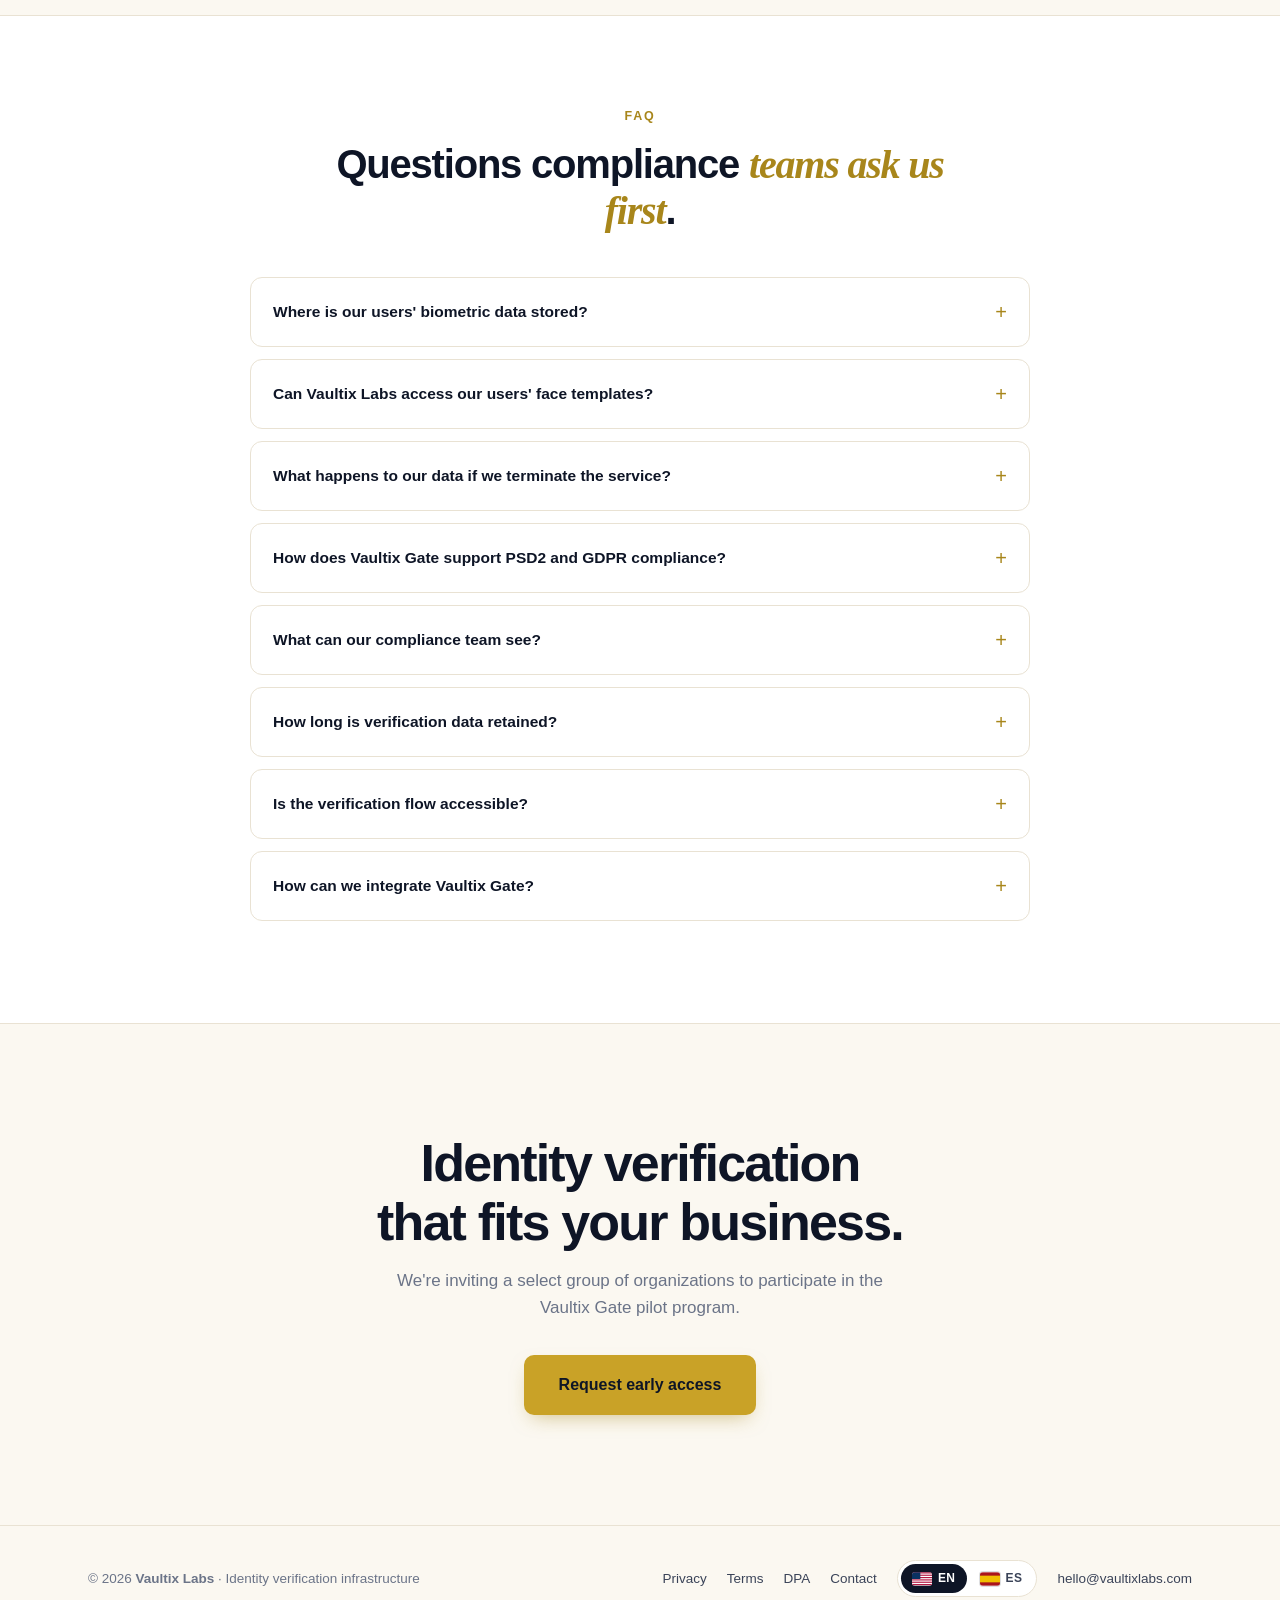
==== commit 57d4adda: "Apply audit items A2 and A4 to hero and security copy - A2: drop "legally recognized" from the RFC 3" ====
--- a/index.html
+++ b/index.html
@@ -163,7 +163,7 @@
             <div class="nav-item"><i></i>Audit trail</div>
           </div>
           <div class="mock-main">
-            <div class="mock-title"><b>Verification queue</b><span>eu-west-1 cell · live</span></div>
+            <div class="mock-title"><b>Verification queue</b><span>eu-west-1 cell · illustrative data</span></div>
             <div class="kpis">
               <div class="kpi"><b>98.2%</b><span>pass rate</span></div>
               <div class="kpi"><b>1.4s</b><span>median check</span></div>
@@ -511,7 +511,7 @@
       </div>
       <div class="sec-card">
         <h3><span class="dot-i"></span>Cryptographically signed audit trail</h3>
-        <p>An append-only event log, with legally recognized timestamps (RFC 3161) and ECDSA digital signatures on every decision and evidence export. Verifiable records for audits, inspections, and internal reviews.</p>
+        <p>An append-only event log, with RFC 3161 timestamps and ECDSA digital signatures on every decision and evidence export. Verifiable records for audits, inspections, and internal reviews.</p>
       </div>
       <div class="sec-card">
         <h3><span class="dot-i"></span>Consent before capture</h3>
